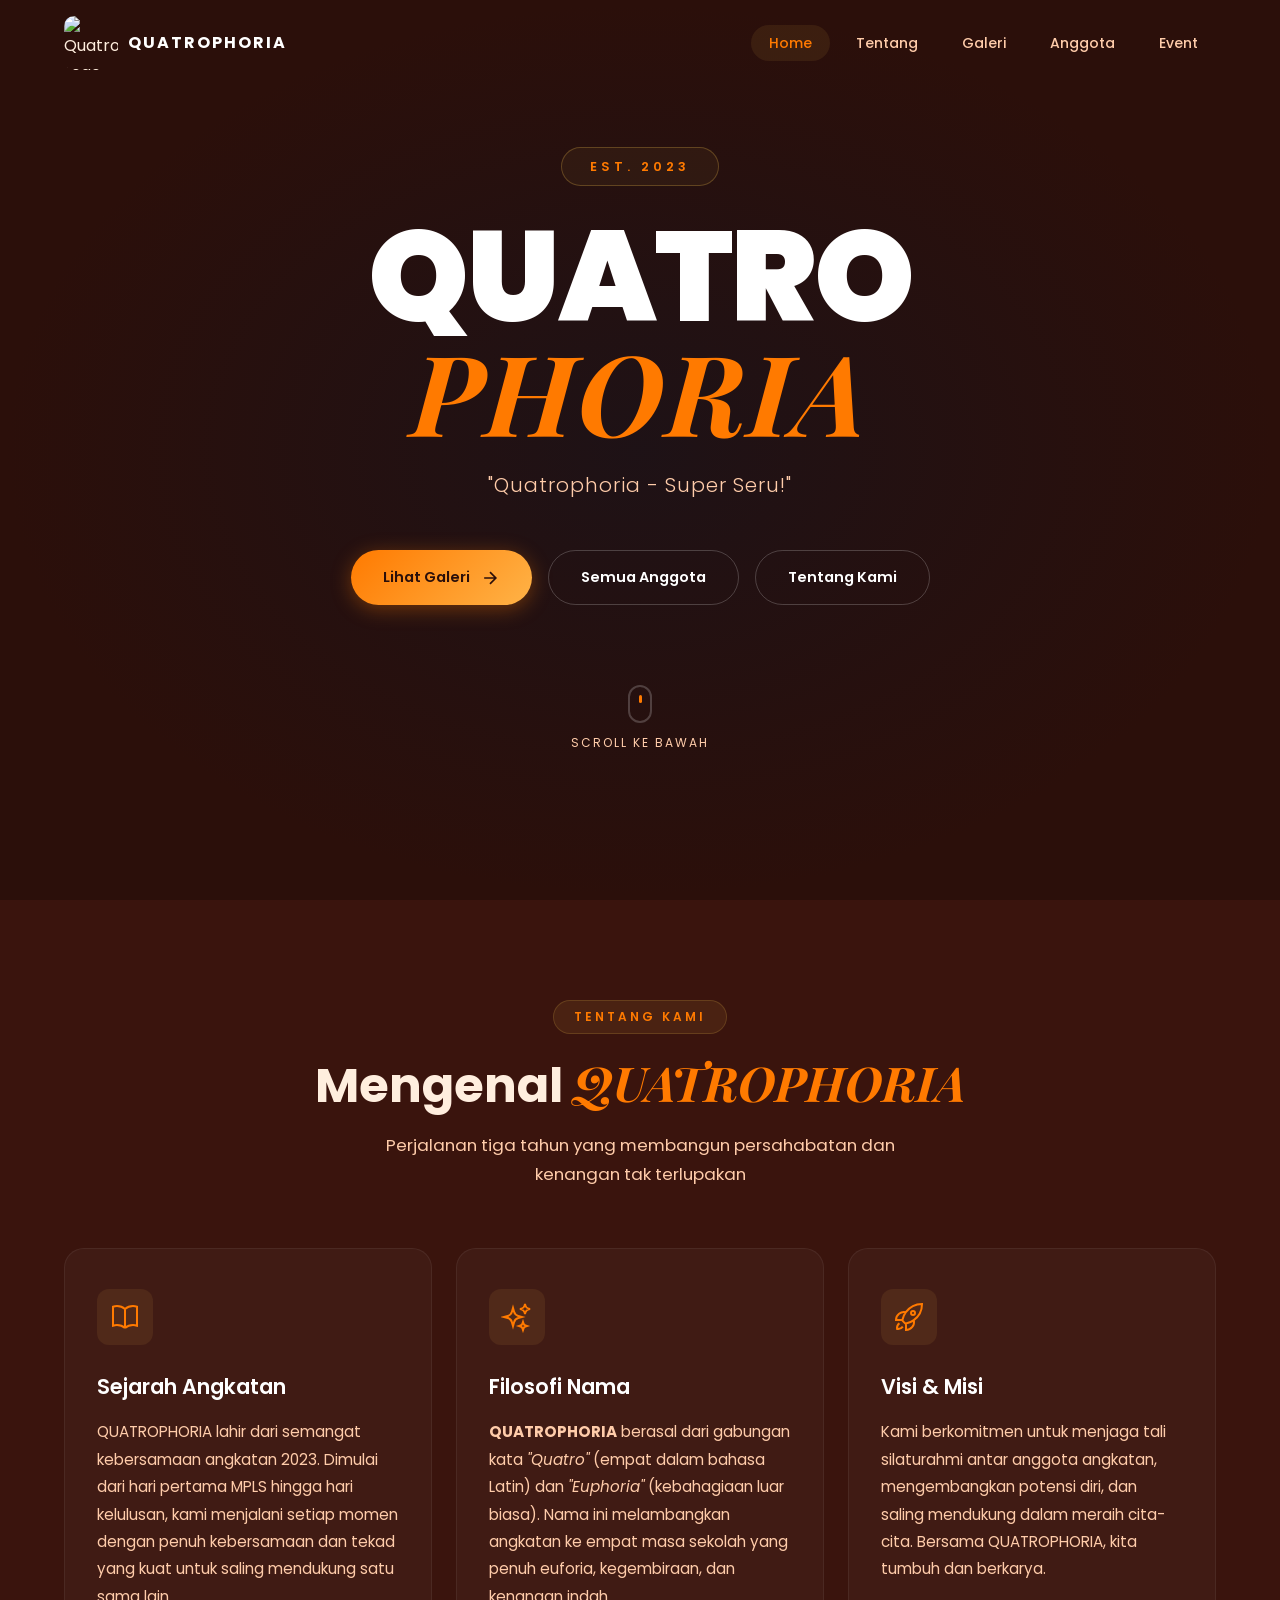
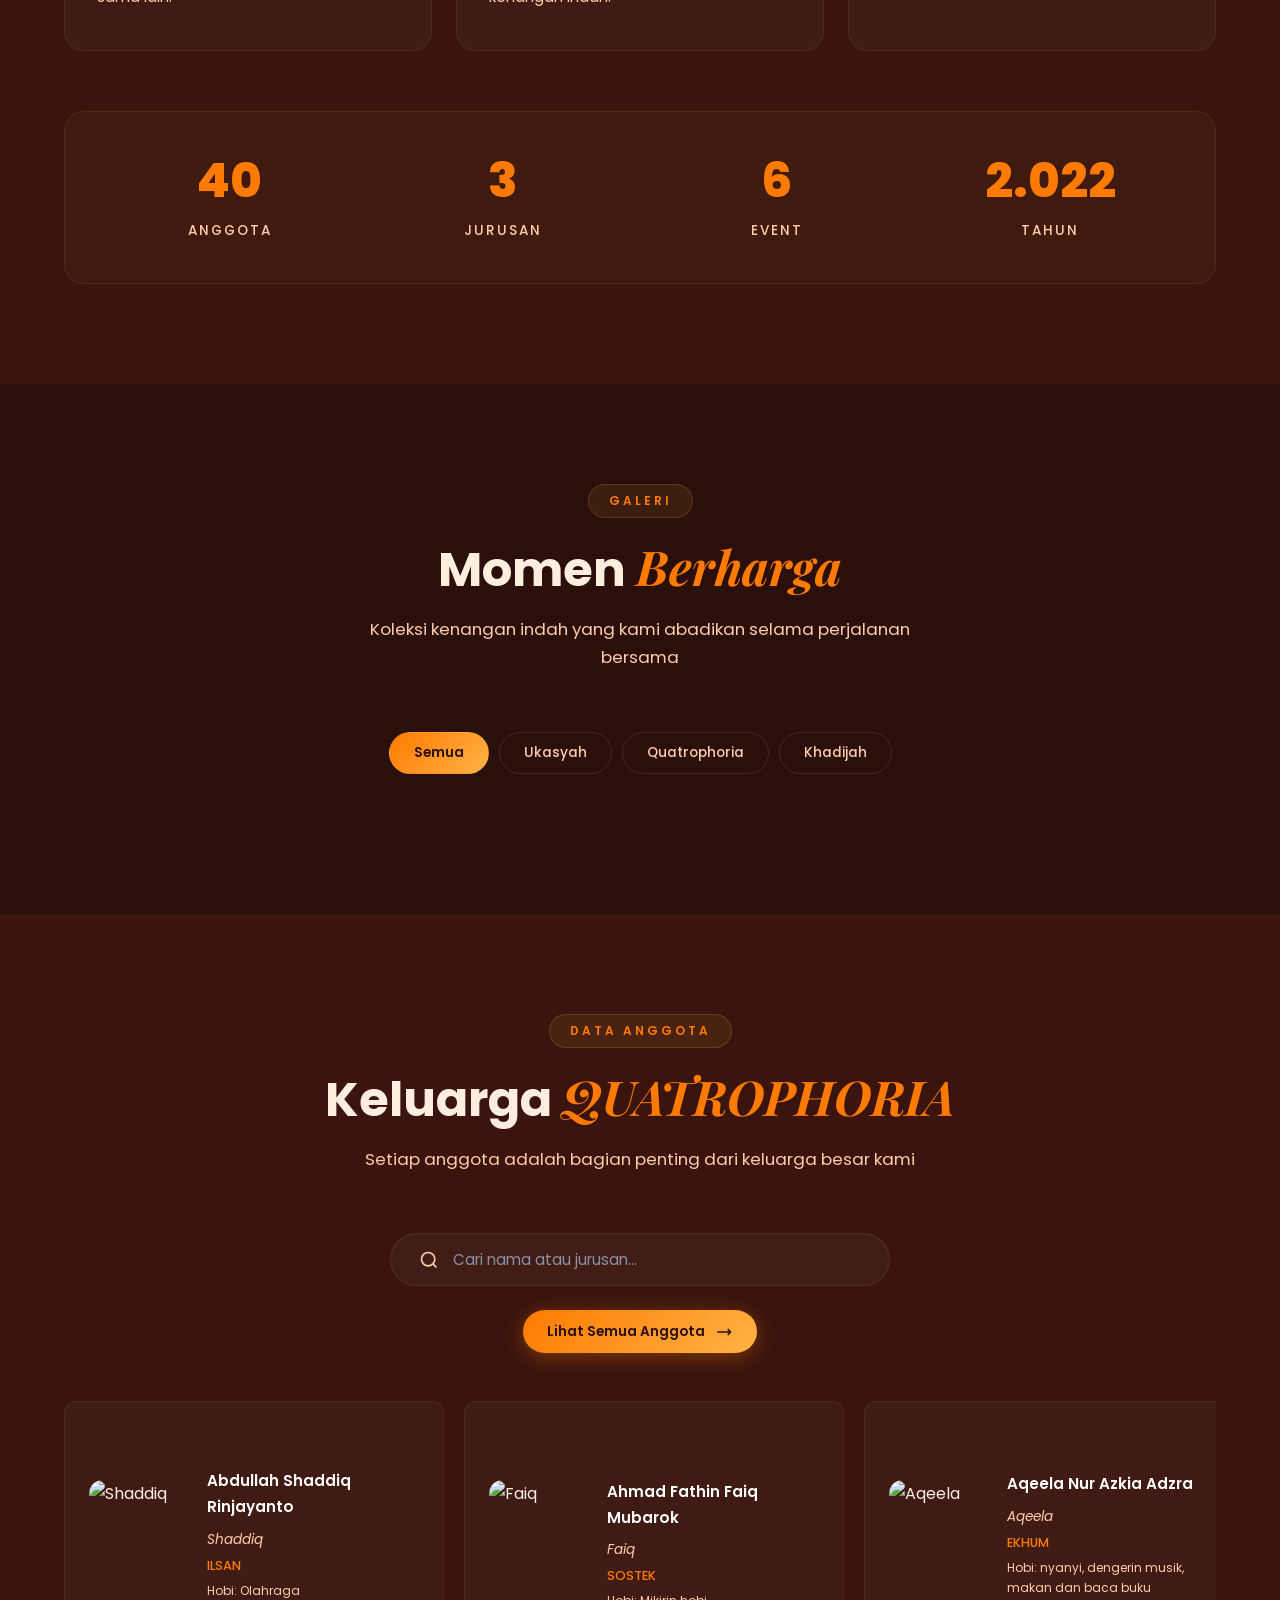
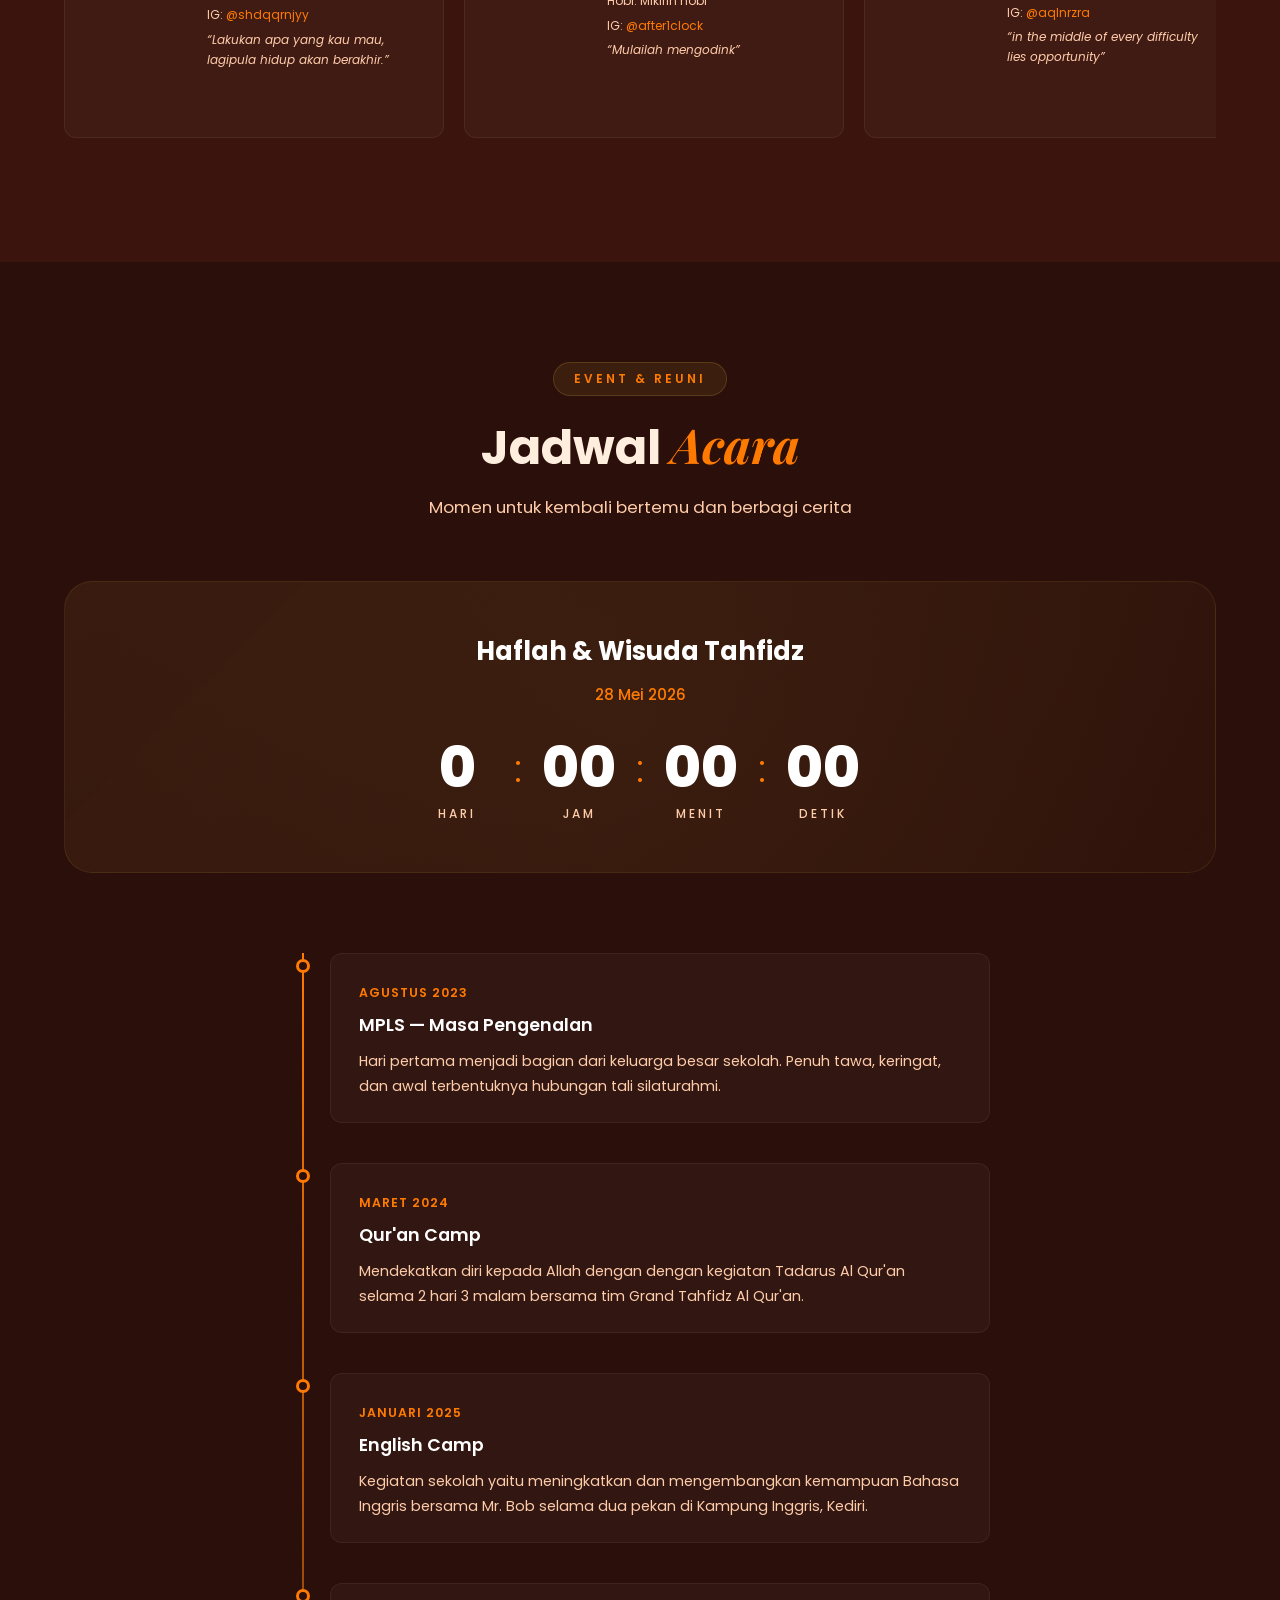
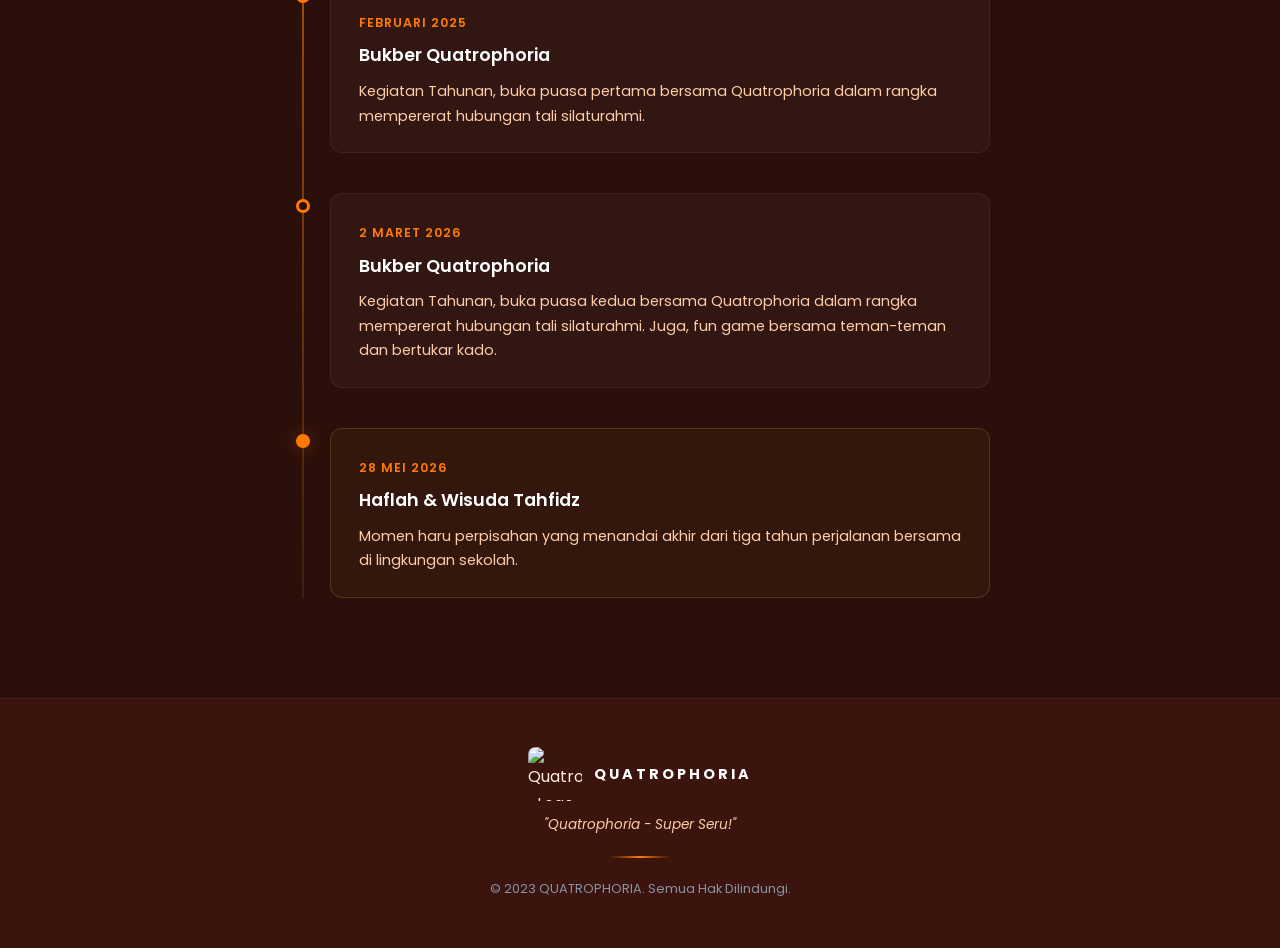
==== index.html @ 2d2aa94c "update" ====
<!DOCTYPE html>
<html lang="id">

<head>
    <meta charset="UTF-8">
    <meta name="viewport" content="width=device-width, initial-scale=1.0">
    <title>QUATROPHORIA — Angkatan 2023</title>
    <meta name="description" content="Website resmi Angkatan QUATROPHORIA 2023. Quatrophoria - Super Seru!">
    <link rel="preconnect" href="https://fonts.googleapis.com">
    <link rel="preconnect" href="https://fonts.gstatic.com" crossorigin>
    <link
        href="https://fonts.googleapis.com/css2?family=Poppins:wght@300;400;500;600;700;800;900&family=Playfair+Display:ital,wght@0,700;1,700&display=swap"
        rel="stylesheet">
    <link rel="stylesheet" href="./css/style.css?=v2">
</head>

<body>

    <!-- ===== NAVBAR ===== -->
    <nav class="navbar" id="navbar">
        <div class="nav-container">
            <a href="#home" class="nav-logo">
                <img src="https://drive.google.com/thumbnail?id=1sFWus6RyGcG6wTHuTiCwCtSND3wlVfTt&sz=w200"
                    alt="Quatrophoria Logo" class="logo-icon">
                <span class="logo-text">QUATROPHORIA</span>
            </a>
            <ul class="nav-menu" id="navMenu">
                <li><a href="#home" class="nav-link active">Home</a></li>
                <li><a href="#tentang" class="nav-link">Tentang</a></li>
                <li><a href="#galeri" class="nav-link">Galeri</a></li>
                <li><a href="#anggota" class="nav-link">Anggota</a></li>
                <li><a href="#event" class="nav-link">Event</a></li>
            </ul>
            <button class="nav-toggle" id="navToggle" aria-label="Toggle navigation">
                <span class="hamburger-line"></span>
                <span class="hamburger-line"></span>
                <span class="hamburger-line"></span>
            </button>
        </div>
    </nav>

    <!-- ===== HERO / HOME ===== -->
    <section id="home" class="hero">
        <div class="hero-bg">
            <div class="hero-particles" id="heroParticles"></div>
            <div class="hero-overlay"></div>
        </div>
        <div class="hero-content">
            <div class="hero-badge animate-on-scroll">EST. 2023</div>
            <h1 class="hero-title animate-on-scroll">
                <span class="title-line">QUATRO</span>
                <span class="title-line accent">PHORIA</span>
            </h1>
            <p class="hero-motto animate-on-scroll">"Quatrophoria - Super Seru!"</p>
            <div class="hero-buttons animate-on-scroll">
                <a href="#galeri" class="btn btn-primary">
                    <span>Lihat Galeri</span>
                    <svg width="20" height="20" viewBox="0 0 24 24" fill="none" stroke="currentColor" stroke-width="2">
                        <path d="M5 12h14M12 5l7 7-7 7" />
                    </svg>
                </a>
                <a href="anggota.html" class="btn btn-outline">
                    <span>Semua Anggota</span>
                </a>
                <a href="#tentang" class="btn btn-outline">
                    <span>Tentang Kami</span>
                </a>
            </div>
            <div class="hero-scroll-indicator">
                <div class="scroll-mouse">
                    <div class="scroll-wheel"></div>
                </div>
                <span>Scroll ke bawah</span>
            </div>
        </div>
    </section>

    <!-- ===== TENTANG KAMI ===== -->
    <section id="tentang" class="section tentang">
        <div class="container">
            <div class="section-header animate-on-scroll">
                <span class="section-tag">Tentang Kami</span>
                <h2 class="section-title">Mengenal <span class="text-accent">QUATROPHORIA</span></h2>
                <p class="section-subtitle">Perjalanan tiga tahun yang membangun persahabatan dan kenangan tak
                    terlupakan</p>
            </div>

            <div class="tentang-grid">
                <div class="tentang-card animate-on-scroll" style="--delay: 0.1s">
                    <div class="card-icon">
                        <svg width="32" height="32" viewBox="0 0 24 24" fill="none" stroke="currentColor"
                            stroke-width="1.5">
                            <path
                                d="M12 6.042A8.967 8.967 0 006 3.75c-1.052 0-2.062.18-3 .512v14.25A8.987 8.987 0 016 18c2.305 0 4.408.867 6 2.292m0-14.25a8.966 8.966 0 016-2.292c1.052 0 2.062.18 3 .512v14.25A8.987 8.987 0 0018 18a8.967 8.967 0 00-6 2.292m0-14.25v14.25" />
                        </svg>
                    </div>
                    <h3>Sejarah Angkatan</h3>
                    <p>QUATROPHORIA lahir dari semangat kebersamaan angkatan 2023. Dimulai dari hari pertama MPLS hingga
                        hari kelulusan, kami menjalani setiap momen dengan penuh kebersamaan dan tekad yang kuat untuk
                        saling mendukung satu sama lain.</p>
                </div>

                <div class="tentang-card animate-on-scroll" style="--delay: 0.2s">
                    <div class="card-icon">
                        <svg width="32" height="32" viewBox="0 0 24 24" fill="none" stroke="currentColor"
                            stroke-width="1.5">
                            <path
                                d="M9.813 15.904L9 18.75l-.813-2.846a4.5 4.5 0 00-3.09-3.09L2.25 12l2.846-.813a4.5 4.5 0 003.09-3.09L9 5.25l.813 2.846a4.5 4.5 0 003.09 3.09L15.75 12l-2.846.813a4.5 4.5 0 00-3.09 3.09zM18.259 8.715L18 9.75l-.259-1.035a3.375 3.375 0 00-2.455-2.456L14.25 6l1.036-.259a3.375 3.375 0 002.455-2.456L18 2.25l.259 1.035a3.375 3.375 0 002.455 2.456L21.75 6l-1.036.259a3.375 3.375 0 00-2.455 2.456zM16.894 20.567L16.5 21.75l-.394-1.183a2.25 2.25 0 00-1.423-1.423L13.5 18.75l1.183-.394a2.25 2.25 0 001.423-1.423l.394-1.183.394 1.183a2.25 2.25 0 001.423 1.423l1.183.394-1.183.394a2.25 2.25 0 00-1.423 1.423z" />
                        </svg>
                    </div>
                    <h3>Filosofi Nama</h3>
                    <p><strong>QUATROPHORIA</strong> berasal dari gabungan kata <em>"Quatro"</em> (empat dalam bahasa
                        Latin) dan <em>"Euphoria"</em> (kebahagiaan luar biasa). Nama ini melambangkan angkatan ke empat
                        masa sekolah yang penuh euforia, kegembiraan, dan kenangan indah.</p>
                </div>

                <div class="tentang-card animate-on-scroll" style="--delay: 0.3s">
                    <div class="card-icon">
                        <svg width="32" height="32" viewBox="0 0 24 24" fill="none" stroke="currentColor"
                            stroke-width="1.5">
                            <path
                                d="M15.59 14.37a6 6 0 01-5.84 7.38v-4.8m5.84-2.58a14.98 14.98 0 006.16-12.12A14.98 14.98 0 009.631 8.41m5.96 5.96a14.926 14.926 0 01-5.841 2.58m-.119-8.54a6 6 0 00-7.381 5.84h4.8m2.581-5.84a14.927 14.927 0 00-2.58 5.84m2.699 2.7c-.103.021-.207.041-.311.06a15.09 15.09 0 01-2.448-2.448 14.9 14.9 0 01.06-.312m-2.24 2.39a4.493 4.493 0 00-1.757 4.306 4.493 4.493 0 004.306-1.758M16.5 9a1.5 1.5 0 11-3 0 1.5 1.5 0 013 0z" />
                        </svg>
                    </div>
                    <h3>Visi & Misi</h3>
                    <p>Kami berkomitmen untuk menjaga tali silaturahmi antar anggota angkatan, mengembangkan potensi
                        diri, dan saling mendukung dalam meraih cita-cita. Bersama QUATROPHORIA, kita tumbuh dan
                        berkarya.</p>
                </div>
            </div>

            <div class="tentang-stats animate-on-scroll">
                <div class="stat-item">
                    <span class="stat-number" data-target="40">0</span>
                    <span class="stat-label">Anggota</span>
                </div>
                <div class="stat-item">
                    <span class="stat-number" data-target="3">0</span>
                    <span class="stat-label">Jurusan</span>
                </div>
                <div class="stat-item">
                    <span class="stat-number" data-target="6">0</span>
                    <span class="stat-label">Event</span>
                </div>
                <div class="stat-item">
                    <span class="stat-number" data-target="2023">0</span>
                    <span class="stat-label">Tahun</span>
                </div>
            </div>
        </div>
    </section>

    <!-- ===== GALERI ===== -->
    <section id="galeri" class="section galeri">
        <div class="container">
            <div class="section-header animate-on-scroll">
                <span class="section-tag">Galeri</span>
                <h2 class="section-title">Momen <span class="text-accent">Berharga</span></h2>
                <p class="section-subtitle">Koleksi kenangan indah yang kami abadikan selama perjalanan bersama</p>
            </div>

            <div class="galeri-filter animate-on-scroll">
                <button class="filter-btn active" data-filter="all">Semua</button>
                <button class="filter-btn" data-filter="ukasyah">Ukasyah</button>
                <button class="filter-btn" data-filter="quatrophoria">Quatrophoria</button>
                <button class="filter-btn" data-filter="khadijah">Khadijah</button>
            </div>

            <div class="galeri-grid">
                <!-- Gallery photos removed by user request -->
            </div>
        </div>
    </section>

    <!-- ===== DATA ANGGOTA ===== -->
    <section id="anggota" class="section anggota">
        <div class="container">
            <div class="section-header animate-on-scroll">
                <span class="section-tag">Data Anggota</span>
                <h2 class="section-title">Keluarga <span class="text-accent">QUATROPHORIA</span></h2>
                <p class="section-subtitle">Setiap anggota adalah bagian penting dari keluarga besar kami</p>
            </div>

            <div class="search-box animate-on-scroll">
                <svg width="20" height="20" viewBox="0 0 24 24" fill="none" stroke="currentColor" stroke-width="2">
                    <circle cx="11" cy="11" r="8" />
                    <path d="m21 21-4.3-4.3" />
                </svg>
                <input type="text" id="searchInput" placeholder="Cari nama atau jurusan..." autocomplete="off">
            </div>

            <div class="anggota-actions animate-on-scroll mb-show-all">
                <a href="anggota.html" class="btn btn-primary btn-sm">
                    <span>Lihat Semua Anggota</span>
                    <svg width="18" height="18" viewBox="0 0 24 24" fill="none" stroke="currentColor" stroke-width="2">
                        <path d="M17 8l4 4m0 0l-4 4m4-4H3" />
                    </svg>
                </a>
            </div>

            <div class="anggota-grid" id="anggotaGrid">
                <!-- Cards will be generated by JavaScript -->
            </div>

            <p class="no-results" id="noResults" style="display:none;">Tidak ada anggota yang ditemukan.</p>
        </div>
    </section>

    <!-- ===== EVENT & REUNI ===== -->
    <section id="event" class="section event">
        <div class="container">
            <div class="section-header animate-on-scroll">
                <span class="section-tag">Event & Reuni</span>
                <h2 class="section-title">Jadwal <span class="text-accent">Acara</span></h2>
                <p class="section-subtitle">Momen untuk kembali bertemu dan berbagi cerita</p>
            </div>

            <!-- Countdown -->
            <div class="countdown-wrapper animate-on-scroll">
                <h3 class="countdown-title">Haflah & Wisuda Tahfidz</h3>
                <p class="countdown-date">28 Mei 2026</p>
                <div class="countdown" id="countdown">
                    <div class="countdown-item">
                        <span class="countdown-number" id="days">000</span>
                        <span class="countdown-label">Hari</span>
                    </div>
                    <div class="countdown-separator">:</div>
                    <div class="countdown-item">
                        <span class="countdown-number" id="hours">00</span>
                        <span class="countdown-label">Jam</span>
                    </div>
                    <div class="countdown-separator">:</div>
                    <div class="countdown-item">
                        <span class="countdown-number" id="minutes">00</span>
                        <span class="countdown-label">Menit</span>
                    </div>
                    <div class="countdown-separator">:</div>
                    <div class="countdown-item">
                        <span class="countdown-number" id="seconds">00</span>
                        <span class="countdown-label">Detik</span>
                    </div>
                </div>
            </div>

            <!-- Timeline -->
            <div class="timeline">
                <div class="timeline-item animate-on-scroll">
                    <div class="timeline-dot"></div>
                    <div class="timeline-content">
                        <span class="timeline-date">Agustus 2023</span>
                        <h4>MPLS — Masa Pengenalan</h4>
                        <p>Hari pertama menjadi bagian dari keluarga besar sekolah. Penuh tawa, keringat, dan awal
                            terbentuknya hubungan tali silaturahmi.</p>
                    </div>
                </div>

                <div class="timeline-item animate-on-scroll">
                    <div class="timeline-dot"></div>
                    <div class="timeline-content">
                        <span class="timeline-date">Maret 2024</span>
                        <h4>Qur'an Camp</h4>
                        <p>Mendekatkan diri kepada Allah dengan dengan kegiatan Tadarus Al Qur'an selama 2 hari 3 malam
                            bersama tim Grand Tahfidz Al Qur'an.</p>
                    </div>
                </div>

                <div class="timeline-item animate-on-scroll">
                    <div class="timeline-dot"></div>
                    <div class="timeline-content">
                        <span class="timeline-date">Januari 2025</span>
                        <h4>English Camp</h4>
                        <p>Kegiatan sekolah yaitu meningkatkan dan mengembangkan kemampuan Bahasa Inggris bersama Mr.
                            Bob selama dua pekan di Kampung Inggris, Kediri.</p>
                    </div>
                </div>

                <div class="timeline-item animate-on-scroll">
                    <div class="timeline-dot"></div>
                    <div class="timeline-content">
                        <span class="timeline-date">Februari 2025</span>
                        <h4>Bukber Quatrophoria</h4>
                        <p>Kegiatan Tahunan, buka puasa pertama bersama Quatrophoria dalam rangka mempererat hubungan
                            tali silaturahmi.</p>
                    </div>
                </div>

                <div class="timeline-item animate-on-scroll">
                    <div class="timeline-dot"></div>
                    <div class="timeline-content">
                        <span class="timeline-date">2 Maret 2026</span>
                        <h4>Bukber Quatrophoria</h4>
                        <p>Kegiatan Tahunan, buka puasa kedua bersama Quatrophoria dalam rangka mempererat hubungan tali
                            silaturahmi. Juga, fun game bersama teman-teman dan bertukar kado.</p>
                    </div>
                </div>

                <div class="timeline-item animate-on-scroll">
                    <div class="timeline-dot active"></div>
                    <div class="timeline-content upcoming">
                        <span class="timeline-date">28 Mei 2026</span>
                        <h4>Haflah & Wisuda Tahfidz</h4>
                        <p>Momen haru perpisahan yang menandai akhir dari tiga tahun perjalanan bersama di lingkungan
                            sekolah.</p>
                    </div>
                </div>
            </div>
        </div>
    </section>

    <!-- ===== FOOTER ===== -->
    <footer class="footer">
        <div class="container">
            <div class="footer-content">
                <div class="footer-brand">
                    <img src="https://drive.google.com/thumbnail?id=1sFWus6RyGcG6wTHuTiCwCtSND3wlVfTt&sz=w200"
                        alt="Quatrophoria Logo" class="footer-logo">
                    <span class="footer-name">QUATROPHORIA</span>
                </div>
                <p class="footer-motto">"Quatrophoria - Super Seru!"</p>
                <div class="footer-divider"></div>
                <p class="footer-copy">&copy; 2023 QUATROPHORIA. Semua Hak Dilindungi.</p>
            </div>
        </div>
    </footer>

    <!-- PapaParse untuk membaca CSV dari Google Sheets -->
    <script src="https://cdnjs.cloudflare.com/ajax/libs/PapaParse/5.4.1/papaparse.min.js"></script>
    <script src="./js/script.js?=v2"></script>
</body>

</html>
---- css/style.css ----
/* =============================================
   QUATROPHORIA — Angkatan 2024
   Modern School Batch Website Stylesheet
   Theme: Navy Blue & Gold
   ============================================= */

/* ===== CSS VARIABLES ===== */
:root {
    /* Primary Colors - Q4 Explosion Theme */
    --navy: #2b0f0a;           /* Dark burnt red background */
    --navy-light: #3a140d;
    --navy-mid: #4a1b12;
    --gold: #ff7a00;           /* Main orange */
    --gold-light: #ffb347;     /* Light orange/yellow */
    --gold-glow: rgba(255, 122, 0, 0.35);

    /* Neutral */
    --white: #ffffff;
    --gray-50: #f8f9fc;
    --gray-100: #eef1f6;
    --gray-200: #d8dde8;
    --gray-300: #b0b8c9;
    --gray-400: #8892a4;
    --gray-500: #64707f;
    --gray-600: #4a5568;
    --text-primary: #ffeede;   /* Warm light text */
    --text-secondary: #ffccaa;
    --text-dark: #1a202c;
    --text-dark-secondary: #4a5568;

    /* Spacing */
    --section-padding: 100px 0;
    --container-width: 1200px;

    /* Typography */
    --font-primary: 'Poppins', sans-serif;
    --font-accent: 'Playfair Display', serif;

    /* Transitions */
    --transition-fast: 0.2s ease;
    --transition-normal: 0.3s ease;
    --transition-smooth: 0.5s cubic-bezier(0.4, 0, 0.2, 1);

    /* Borders */
    --radius-sm: 8px;
    --radius-md: 12px;
    --radius-lg: 20px;
    --radius-xl: 28px;
}

/* ===== RESET & BASE ===== */
*,
*::before,
*::after {
    margin: 0;
    padding: 0;
    box-sizing: border-box;
}

html {
    scroll-behavior: smooth;
    scroll-padding-top: 80px;
}

body {
    font-family: var(--font-primary);
    background-color: var(--navy);
    color: var(--text-primary);
    line-height: 1.7;
    overflow-x: hidden;
    -webkit-font-smoothing: antialiased;
    -moz-osx-font-smoothing: grayscale;
}

::selection {
    background: var(--gold);
    color: var(--navy);
}

::-webkit-scrollbar {
    width: 8px;
}

::-webkit-scrollbar-track {
    background: var(--navy);
}

::-webkit-scrollbar-thumb {
    background: var(--navy-mid);
    border-radius: 4px;
}

::-webkit-scrollbar-thumb:hover {
    background: var(--gold);
}

img {
    max-width: 100%;
    height: auto;
}

a {
    text-decoration: none;
    color: inherit;
}

.container {
    max-width: var(--container-width);
    margin: 0 auto;
    padding: 0 24px;
}

/* ===== SECTION COMMON ===== */
.section {
    padding: var(--section-padding);
    position: relative;
}

.section-header {
    text-align: center;
    margin-bottom: 60px;
}

.section-tag {
    display: inline-block;
    font-size: 0.75rem;
    font-weight: 600;
    letter-spacing: 3px;
    text-transform: uppercase;
    color: var(--gold);
    background: rgba(212, 168, 67, 0.1);
    border: 1px solid rgba(212, 168, 67, 0.2);
    padding: 6px 20px;
    border-radius: 100px;
    margin-bottom: 20px;
}

.section-title {
    font-size: clamp(2rem, 4vw, 3rem);
    font-weight: 700;
    line-height: 1.2;
    margin-bottom: 16px;
}

.text-accent {
    color: var(--gold);
    font-family: var(--font-accent);
    font-style: italic;
}

.section-subtitle {
    font-size: 1.05rem;
    color: var(--text-secondary);
    max-width: 560px;
    margin: 0 auto;
}

/* ===== NAVBAR ===== */
.navbar {
    position: fixed;
    top: 0;
    left: 0;
    width: 100%;
    z-index: 1000;
    padding: 16px 0;
    transition: all var(--transition-normal);
}

.navbar.scrolled {
    background: rgba(238, 115, 67, 0.1);
    backdrop-filter: blur(20px);
    -webkit-backdrop-filter: blur(20px);
    border-bottom: 1px solid rgba(212, 168, 67, 0.1);
    padding: 10px 0;
}

.nav-container {
    max-width: var(--container-width);
    margin: 0 auto;
    padding: 0 24px;
    display: flex;
    align-items: center;
    justify-content: space-between;
}

.nav-logo {
    display: flex;
    align-items: center;
    gap: 10px;
    z-index: 1001;
}

.logo-icon {
    width: 54px;
    height: 54px;
    border-radius: 10px;
    object-fit: contain;
    transition: transform var(--transition-normal);
}

.nav-logo:hover .logo-icon {
    transform: rotate(-10deg) scale(1.05);
}

.logo-text {
    font-weight: 700;
    font-size: 1rem;
    letter-spacing: 2px;
    color: var(--white);
}

.nav-menu {
    display: flex;
    list-style: none;
    gap: 8px;
}

.nav-link {
    font-size: 0.875rem;
    font-weight: 500;
    padding: 8px 18px;
    border-radius: 100px;
    transition: all var(--transition-normal);
    color: var(--text-secondary);
    position: relative;
}

.nav-link:hover,
.nav-link.active {
    color: var(--gold);
    background: rgba(212, 168, 67, 0.1);
}

.nav-toggle {
    display: none;
    flex-direction: column;
    gap: 5px;
    background: none;
    border: none;
    cursor: pointer;
    padding: 8px;
    z-index: 1001;
}

.hamburger-line {
    width: 24px;
    height: 2px;
    background: var(--white);
    border-radius: 2px;
    transition: all var(--transition-normal);
}

.nav-toggle.active .hamburger-line:nth-child(1) {
    transform: rotate(45deg) translate(5px, 5px);
}

.nav-toggle.active .hamburger-line:nth-child(2) {
    opacity: 0;
}

.nav-toggle.active .hamburger-line:nth-child(3) {
    transform: rotate(-45deg) translate(5px, -5px);
}

/* ===== HERO ===== */
.hero {
    min-height: 100vh;
    display: flex;
    align-items: center;
    justify-content: center;
    position: relative;
    overflow: hidden;
}

.hero-bg {
    position: absolute;
    inset: 0;
    z-index: 0;
}

.hero-particles {
    position: absolute;
    inset: 0;
}

.hero-overlay {
    position: absolute;
    inset: 0;
    background: radial-gradient(ellipse at center, rgba(10, 22, 40, 0.4) 0%, var(--navy) 70%);
}

.hero-content {
    position: relative;
    z-index: 1;
    text-align: center;
    padding: 0 24px;
}

.hero-badge {
    display: inline-block;
    font-size: 0.8rem;
    font-weight: 600;
    letter-spacing: 4px;
    color: var(--gold);
    border: 1px solid rgba(212, 168, 67, 0.3);
    padding: 8px 28px;
    border-radius: 100px;
    margin-bottom: 30px;
    background: rgba(212, 168, 67, 0.06);
}

.hero-title {
    margin-bottom: 24px;
}

.title-line {
    display: block;
    font-size: clamp(3.5rem, 10vw, 8rem);
    font-weight: 900;
    line-height: 0.95;
    letter-spacing: -2px;
    color: var(--white);
}

.title-line.accent {
    color: var(--gold);
    font-family: var(--font-accent);
    font-style: italic;
    font-weight: 700;
    font-size: clamp(3rem, 9vw, 7rem);
    letter-spacing: 2px;
}

.hero-motto {
    font-size: clamp(1rem, 2vw, 1.25rem);
    color: var(--text-secondary);
    font-weight: 300;
    margin-bottom: 48px;
    letter-spacing: 1px;
}

.hero-buttons {
    display: flex;
    gap: 16px;
    justify-content: center;
    flex-wrap: wrap;
    margin-bottom: 80px;
}

/* Buttons */
.btn {
    display: inline-flex;
    align-items: center;
    gap: 10px;
    padding: 14px 32px;
    border-radius: 100px;
    font-family: var(--font-primary);
    font-size: 0.9rem;
    font-weight: 600;
    cursor: pointer;
    transition: all var(--transition-normal);
    border: none;
}

.btn-primary {
    background: linear-gradient(135deg, var(--gold), var(--gold-light));
    color: var(--navy);
    box-shadow: 0 4px 20px var(--gold-glow);
}

.btn-primary:hover {
    transform: translateY(-2px);
    box-shadow: 0 8px 30px rgba(212, 168, 67, 0.5);
}

.btn-outline {
    background: transparent;
    color: var(--white);
    border: 1px solid rgba(255, 255, 255, 0.2);
}

.btn-outline:hover {
    border-color: var(--gold);
    color: var(--gold);
    background: rgba(212, 168, 67, 0.05);
    transform: translateY(-2px);
}

/* Scroll Indicator */
.hero-scroll-indicator {
    display: flex;
    flex-direction: column;
    align-items: center;
    gap: 10px;
    animation: float 3s ease-in-out infinite;
}

.hero-scroll-indicator span {
    font-size: 0.75rem;
    color: var(--text-secondary);
    letter-spacing: 2px;
    text-transform: uppercase;
}

.scroll-mouse {
    width: 24px;
    height: 38px;
    border: 2px solid rgba(255, 255, 255, 0.2);
    border-radius: 12px;
    display: flex;
    justify-content: center;
    padding-top: 8px;
}

.scroll-wheel {
    width: 3px;
    height: 8px;
    background: var(--gold);
    border-radius: 2px;
    animation: scrollDown 2s ease-in-out infinite;
}

@keyframes scrollDown {
    0% { opacity: 1; transform: translateY(0); }
    100% { opacity: 0; transform: translateY(10px); }
}

@keyframes float {
    0%, 100% { transform: translateY(0); }
    50% { transform: translateY(-10px); }
}

/* ===== TENTANG KAMI ===== */
.tentang {
    background: var(--navy-light);
}

.tentang-grid {
    display: grid;
    grid-template-columns: repeat(auto-fit, minmax(320px, 1fr));
    gap: 24px;
    margin-bottom: 60px;
}

.tentang-card {
    background: rgba(255, 255, 255, 0.03);
    border: 1px solid rgba(255, 255, 255, 0.06);
    border-radius: var(--radius-lg);
    padding: 40px 32px;
    transition: all var(--transition-smooth);
    position: relative;
    overflow: hidden;
}

.tentang-card::before {
    content: '';
    position: absolute;
    top: 0;
    left: 0;
    right: 0;
    height: 3px;
    background: linear-gradient(90deg, var(--gold), var(--gold-light));
    opacity: 0;
    transition: opacity var(--transition-normal);
}

.tentang-card:hover {
    transform: translateY(-4px);
    border-color: rgba(212, 168, 67, 0.15);
    background: rgba(255, 255, 255, 0.05);
    box-shadow: 0 20px 60px rgba(0, 0, 0, 0.3);
}

.tentang-card:hover::before {
    opacity: 1;
}

.card-icon {
    width: 56px;
    height: 56px;
    background: rgba(212, 168, 67, 0.1);
    border-radius: var(--radius-md);
    display: flex;
    align-items: center;
    justify-content: center;
    margin-bottom: 24px;
    color: var(--gold);
}

.tentang-card h3 {
    font-size: 1.3rem;
    font-weight: 600;
    margin-bottom: 14px;
    color: var(--white);
}

.tentang-card p {
    color: var(--text-secondary);
    font-size: 0.95rem;
    line-height: 1.8;
}

/* Stats */
.tentang-stats {
    display: grid;
    grid-template-columns: repeat(4, 1fr);
    gap: 24px;
    background: rgba(212, 168, 67, 0.04);
    border: 1px solid rgba(212, 168, 67, 0.1);
    border-radius: var(--radius-lg);
    padding: 40px;
}

.stat-item {
    text-align: center;
}

.stat-number {
    display: block;
    font-size: clamp(2rem, 4vw, 3rem);
    font-weight: 800;
    color: var(--gold);
    line-height: 1.2;
    margin-bottom: 6px;
}

.stat-label {
    font-size: 0.85rem;
    color: var(--text-secondary);
    font-weight: 500;
    text-transform: uppercase;
    letter-spacing: 2px;
}

/* ===== GALERI ===== */
.galeri {
    background: var(--navy);
}

.galeri-filter {
    display: flex;
    justify-content: center;
    flex-wrap: wrap;
    gap: 10px;
    margin-bottom: 40px;
}

.filter-btn {
    padding: 10px 24px;
    border-radius: 100px;
    font-family: var(--font-primary);
    font-size: 0.85rem;
    font-weight: 500;
    cursor: pointer;
    border: 1px solid rgba(255, 255, 255, 0.1);
    background: transparent;
    color: var(--text-secondary);
    transition: all var(--transition-normal);
}

.filter-btn:hover {
    border-color: rgba(212, 168, 67, 0.3);
    color: var(--gold);
}

.filter-btn.active {
    background: linear-gradient(135deg, var(--gold), var(--gold-light));
    color: var(--navy);
    border-color: transparent;
    font-weight: 600;
}

/* Grid used on the specific Anggota page - 3 profiles per row */
.all-members-grid {
    display: grid !important;
    grid-template-columns: repeat(3, 1fr) !important;
    gap: 20px !important;
    width: 100% !important;
    max-width: var(--container-width) !important;
    margin: 0 auto !important;
    animation: none !important;
    transform: none !important;
}

.all-members-grid .anggota-card {
    width: 100% !important;
    flex-shrink: 0 !important;
}

/* Responsivitas untuk grid anggota */
@media (max-width: 992px) {
    .all-members-grid {
        grid-template-columns: repeat(2, 1fr) !important;
    }
}

@media (max-width: 600px) {
    .all-members-grid {
        grid-template-columns: 1fr !important;
    }
}

.galeri-grid {
    display: grid;
    grid-template-columns: repeat(auto-fill, minmax(280px, 1fr));
    gap: 20px;
}

.galeri-item {
    border-radius: var(--radius-md);
    overflow: hidden;
    cursor: pointer;
    transition: all var(--transition-smooth);
    position: relative;
}

.galeri-item:hover {
    transform: translateY(-6px) scale(1.02);
    box-shadow: 0 20px 60px rgba(0, 0, 0, 0.4);
}

.galeri-item.hidden {
    display: none;
}

.galeri-img {
    width: 100%;
    aspect-ratio: 4/3;
    display: flex;
    align-items: center;
    justify-content: center;
    position: relative;
    overflow: hidden;
}

.galeri-img img {
    width: 100%;
    height: 100%;
    object-fit: cover;
    transition: transform var(--transition-smooth);
}

.galeri-item:hover .galeri-img img {
    transform: scale(1.1);
}

.galeri-img::after {
    content: '';
    position: absolute;
    inset: 0;
    background: linear-gradient(to top, rgba(10, 22, 40, 0.8) 0%, transparent 60%);
}

.galeri-placeholder {
    color: rgba(255, 255, 255, 0.5);
    z-index: 1;
    transition: transform var(--transition-smooth);
}

.galeri-item:hover .galeri-placeholder {
    transform: scale(1.15);
}

.galeri-info {
    position: absolute;
    bottom: 0;
    left: 0;
    right: 0;
    padding: 20px;
    z-index: 2;
    transform: translateY(8px);
    opacity: 0;
    transition: all var(--transition-smooth);
}

.galeri-item:hover .galeri-info {
    transform: translateY(0);
    opacity: 1;
}

.galeri-tag {
    display: inline-block;
    font-size: 0.7rem;
    font-weight: 600;
    letter-spacing: 2px;
    text-transform: uppercase;
    color: var(--gold);
    margin-bottom: 6px;
}

.galeri-info h4 {
    font-size: 1rem;
    font-weight: 600;
    color: var(--white);
}

/* ===== DATA ANGGOTA ===== */
.anggota {
    background: var(--navy-light);
}

.search-box {
    display: flex;
    align-items: center;
    gap: 14px;
    background: rgba(255, 255, 255, 0.04);
    border: 1px solid rgba(255, 255, 255, 0.08);
    border-radius: 100px;
    padding: 14px 28px;
    max-width: 500px;
    margin: 0 auto 24px;
    transition: all var(--transition-normal);
    color: var(--text-secondary);
}

.anggota-actions {
    display: flex;
    justify-content: center;
    margin-bottom: 48px;
}

.btn-sm {
    padding: 10px 24px;
    font-size: 0.85rem;
}

.search-box:focus-within {
    border-color: var(--gold);
    background: rgba(212, 168, 67, 0.04);
    box-shadow: 0 0 30px var(--gold-glow);
}

.search-box input {
    flex: 1;
    border: none;
    background: none;
    outline: none;
    font-family: var(--font-primary);
    font-size: 0.95rem;
    color: var(--text-primary);
}

.search-box input::placeholder {
    color: var(--gray-400);
}

.anggota-wrapper {
    overflow-x: auto;
    overflow-y: hidden;
    position: relative;
    width: 100%;
    padding-bottom: 20px;
    scrollbar-width: none; /* Firefox */
    -ms-overflow-style: none; /* IE and Edge */
}

/* Custom Webkit Scrollbar for wrapper - Hidden */
.anggota-wrapper::-webkit-scrollbar {
    display: none;
}

/* Base grid used on home page (Carousel) */
.anggota-grid {
    display: flex;
    gap: 20px;
    padding-bottom: 4px;
    width: max-content;
}

.anggota-card {
    background: rgba(255, 255, 255, 0.03);
    border: 1px solid rgba(255, 255, 255, 0.06);
    border-radius: var(--radius-md);
    padding: 28px 24px;
    transition: all var(--transition-smooth);
    display: flex;
    align-items: center;
    gap: 18px;
    width: 380px;
    flex-shrink: 0;
}

.anggota-card:hover {
    transform: translateY(-3px);
    border-color: rgba(212, 168, 67, 0.15);
    background: rgba(255, 255, 255, 0.06);
    box-shadow: 0 12px 40px rgba(0, 0, 0, 0.3);
}

.anggota-avatar {
    width: 360px;
    height: 360px;
    border-radius: 14px;
    display: flex;
    align-items: center;
    justify-content: center;
    font-weight: 700;
    font-size: 1.1rem;
    color: var(--navy);
    flex-shrink: 0;
    background: linear-gradient(135deg, var(--gold), var(--gold-light));
}

.anggota-info h4 {
    font-size: 0.95rem;
    font-weight: 600;
    color: var(--white);
    margin-bottom: 4px;
}

.anggota-jurusan {
    font-size: 0.8rem;
    color: var(--gold);
    font-weight: 500;
}

.anggota-kontak {
    font-size: 0.78rem;
    color: var(--text-secondary);
    margin-top: 2px;
}

/* additional member card styles */
.anggota-photo {
    width: 100px;
    height: 180px;
    border-radius: 14px;
    object-fit: cover;
    flex-shrink: 0;
}

.anggota-info {
    display: flex;
    flex-direction: column;
    gap: 4px;
}

.anggota-fullname {
    font-size: 1rem;
    font-weight: 700;
    color: var(--white);
    margin-bottom: 2px;
}

.anggota-nickname {
    font-size: 0.85rem;
    font-style: italic;
    color: var(--text-secondary);
}

.anggota-hobi,
.anggota-quote,
.anggota-instagram {
    font-size: 0.75rem;
    color: var(--text-secondary);
}

.anggota-quote {
    font-style: italic;
}

.anggota-instagram a {
    color: var(--gold);
    text-decoration: none;
}

.anggota-instagram a:hover {
    text-decoration: underline;
}

.no-results {
    text-align: center;
    color: var(--text-secondary);
    font-size: 1rem;
    padding: 40px 0;
}

/* ===== EVENT & REUNI ===== */
.event {
    background: var(--navy);
}

/* Countdown */
.countdown-wrapper {
    text-align: center;
    background: linear-gradient(135deg, rgba(212, 168, 67, 0.08), rgba(212, 168, 67, 0.02));
    border: 1px solid rgba(212, 168, 67, 0.12);
    border-radius: var(--radius-xl);
    padding: 48px 40px;
    margin-bottom: 80px;
    position: relative;
    overflow: hidden;
}

.countdown-wrapper::before {
    content: '';
    position: absolute;
    top: -50%;
    left: -50%;
    width: 200%;
    height: 200%;
    background: radial-gradient(circle, rgba(212, 168, 67, 0.05) 0%, transparent 60%);
    animation: pulse-glow 4s ease-in-out infinite;
}

@keyframes pulse-glow {
    0%, 100% { opacity: 0.5; transform: scale(0.8); }
    50% { opacity: 1; transform: scale(1); }
}

.countdown-title {
    font-size: 1.6rem;
    font-weight: 700;
    color: var(--white);
    margin-bottom: 8px;
    position: relative;
}

.countdown-date {
    font-size: 0.95rem;
    color: var(--gold);
    font-weight: 500;
    margin-bottom: 32px;
    position: relative;
}

.countdown {
    display: flex;
    justify-content: center;
    align-items: center;
    gap: 12px;
    flex-wrap: wrap;
    position: relative;
}

.countdown-item {
    display: flex;
    flex-direction: column;
    align-items: center;
    min-width: 90px;
}

.countdown-number {
    font-size: clamp(2rem, 5vw, 3.5rem);
    font-weight: 800;
    color: var(--white);
    line-height: 1;
    font-variant-numeric: tabular-nums;
}

.countdown-label {
    font-size: 0.75rem;
    font-weight: 500;
    text-transform: uppercase;
    letter-spacing: 3px;
    color: var(--text-secondary);
    margin-top: 8px;
}

.countdown-separator {
    font-size: 2.5rem;
    font-weight: 300;
    color: var(--gold);
    line-height: 1;
    margin-bottom: 28px;
}

/* Timeline */
.timeline {
    position: relative;
    max-width: 700px;
    margin: 0 auto;
    padding-left: 40px;
}

.timeline::before {
    content: '';
    position: absolute;
    left: 12px;
    top: 0;
    bottom: 0;
    width: 2px;
    background: linear-gradient(to bottom, var(--gold), rgba(212, 168, 67, 0.1));
}

.timeline-item {
    position: relative;
    margin-bottom: 40px;
}

.timeline-item:last-child {
    margin-bottom: 0;
}

.timeline-dot {
    position: absolute;
    left: -34px;
    top: 6px;
    width: 14px;
    height: 14px;
    background: var(--navy);
    border: 3px solid var(--gold);
    border-radius: 50%;
    z-index: 1;
}

.timeline-dot.active {
    background: var(--gold);
    box-shadow: 0 0 20px var(--gold-glow);
    animation: pulse 2s infinite;
}

@keyframes pulse {
    0%, 100% { box-shadow: 0 0 0 0 rgba(212, 168, 67, 0.4); }
    50% { box-shadow: 0 0 0 10px rgba(212, 168, 67, 0); }
}

.timeline-content {
    background: rgba(255, 255, 255, 0.03);
    border: 1px solid rgba(255, 255, 255, 0.06);
    border-radius: var(--radius-md);
    padding: 24px 28px;
    transition: all var(--transition-smooth);
}

.timeline-content:hover {
    border-color: rgba(212, 168, 67, 0.15);
    background: rgba(255, 255, 255, 0.05);
    transform: translateX(4px);
}

.timeline-content.upcoming {
    border-color: rgba(212, 168, 67, 0.2);
    background: rgba(212, 168, 67, 0.05);
}

.timeline-date {
    font-size: 0.78rem;
    font-weight: 600;
    color: var(--gold);
    letter-spacing: 1px;
    text-transform: uppercase;
    margin-bottom: 8px;
    display: inline-block;
}

.timeline-content h4 {
    font-size: 1.1rem;
    font-weight: 600;
    color: var(--white);
    margin-bottom: 8px;
}

.timeline-content p {
    font-size: 0.9rem;
    color: var(--text-secondary);
    line-height: 1.7;
}

/* ===== FOOTER ===== */
.footer {
    background: var(--navy-light);
    border-top: 1px solid rgba(255, 255, 255, 0.05);
    padding: 48px 0;
}

.footer-content {
    text-align: center;
}

.footer-brand {
    display: flex;
    align-items: center;
    justify-content: center;
    gap: 12px;
    margin-bottom: 12px;
}

.footer-logo {
    width: 54px;
    height: 54px;
    border-radius: 8px;
    object-fit: contain;
}

.footer-name {
    font-weight: 700;
    font-size: 0.9rem;
    letter-spacing: 3px;
    color: var(--white);
}

.footer-motto {
    font-size: 0.85rem;
    color: var(--text-secondary);
    font-style: italic;
    margin-bottom: 20px;
}

.footer-divider {
    width: 60px;
    height: 2px;
    background: linear-gradient(90deg, transparent, var(--gold), transparent);
    margin: 0 auto 20px;
}

.footer-copy {
    font-size: 0.8rem;
    color: var(--gray-400);
}

/* ===== ANIMATIONS ===== */
.animate-on-scroll {
    opacity: 0;
    transform: translateY(30px);
    transition: opacity 0.7s cubic-bezier(0.4, 0, 0.2, 1),
                transform 0.7s cubic-bezier(0.4, 0, 0.2, 1);
    transition-delay: var(--delay, 0s);
}

.animate-on-scroll.visible {
    opacity: 1;
    transform: translateY(0);
}

/* ===== RESPONSIVE ===== */
@media (max-width: 768px) {
    :root {
        --section-padding: 70px 0;
    }

    .nav-menu {
        position: fixed;
        top: 0;
        right: -100%;
        width: 280px;
        height: 100vh;
        background: rgba(10, 22, 40, 0.98);
        backdrop-filter: blur(20px);
        flex-direction: column;
        padding: 100px 32px 40px;
        gap: 4px;
        transition: right var(--transition-smooth);
        border-left: 1px solid rgba(212, 168, 67, 0.1);
    }

    .nav-menu.open {
        right: 0;
    }

    .nav-link {
        font-size: 1rem;
        padding: 12px 20px;
    }

    .nav-toggle {
        display: flex;
    }

    .tentang-grid {
        grid-template-columns: 1fr;
    }

    .tentang-stats {
        grid-template-columns: repeat(2, 1fr);
        padding: 28px;
    }

    .galeri-grid {
        grid-template-columns: repeat(2, 1fr);
        gap: 12px;
    }

    .anggota-grid {
        grid-template-columns: 1fr;
    }

    .countdown-wrapper {
        padding: 32px 20px;
    }

    .countdown-separator {
        font-size: 1.8rem;
        margin-bottom: 20px;
    }

    .countdown-item {
        min-width: 70px;
    }

    .timeline {
        padding-left: 32px;
    }

    .timeline::before {
        left: 8px;
    }

    .timeline-dot {
        left: -30px;
    }

    .hero-buttons {
        margin-bottom: 60px;
    }
}

@media (max-width: 480px) {
    .galeri-grid {
        grid-template-columns: 1fr;
    }

    .title-line {
        letter-spacing: -1px;
    }

    .countdown {
        gap: 8px;
    }

    .countdown-item {
        min-width: 60px;
    }

    .countdown-number {
        font-size: 1.8rem;
    }

    .countdown-separator {
        font-size: 1.4rem;
    }

    .tentang-stats {
        grid-template-columns: repeat(2, 1fr);
        gap: 16px;
    }
}

/* ===== PARTICLE STYLES ===== */
.particle {
    position: absolute;
    width: 4px;
    height: 4px;
    background: var(--gold);
    border-radius: 50%;
    pointer-events: none;
    opacity: 0;
    animation: particle-float linear infinite;
}

@keyframes particle-float {
    0% {
        opacity: 0;
        transform: translateY(0) scale(0);
    }
    10% {
        opacity: 0.6;
        transform: translateY(-20px) scale(1);
    }
    90% {
        opacity: 0.2;
    }
    100% {
        opacity: 0;
        transform: translateY(-100vh) scale(0.5);
    }
}
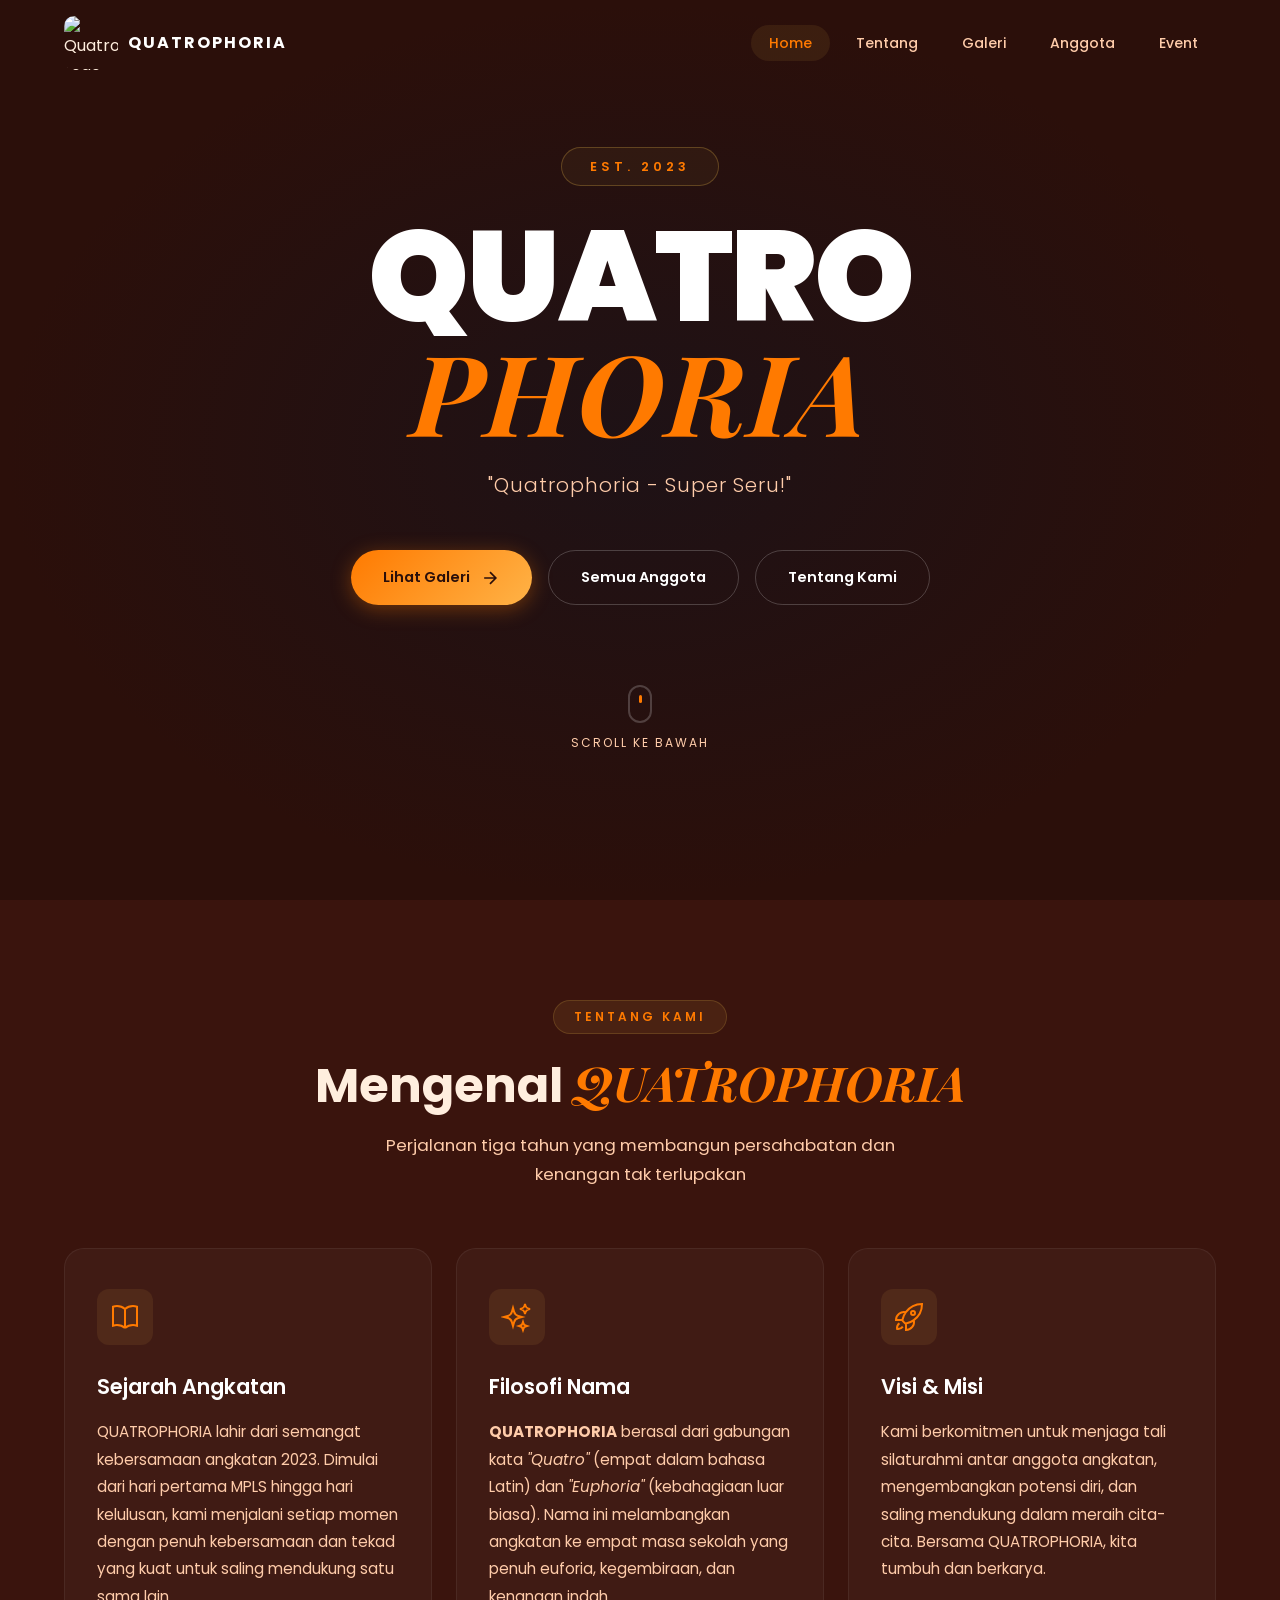
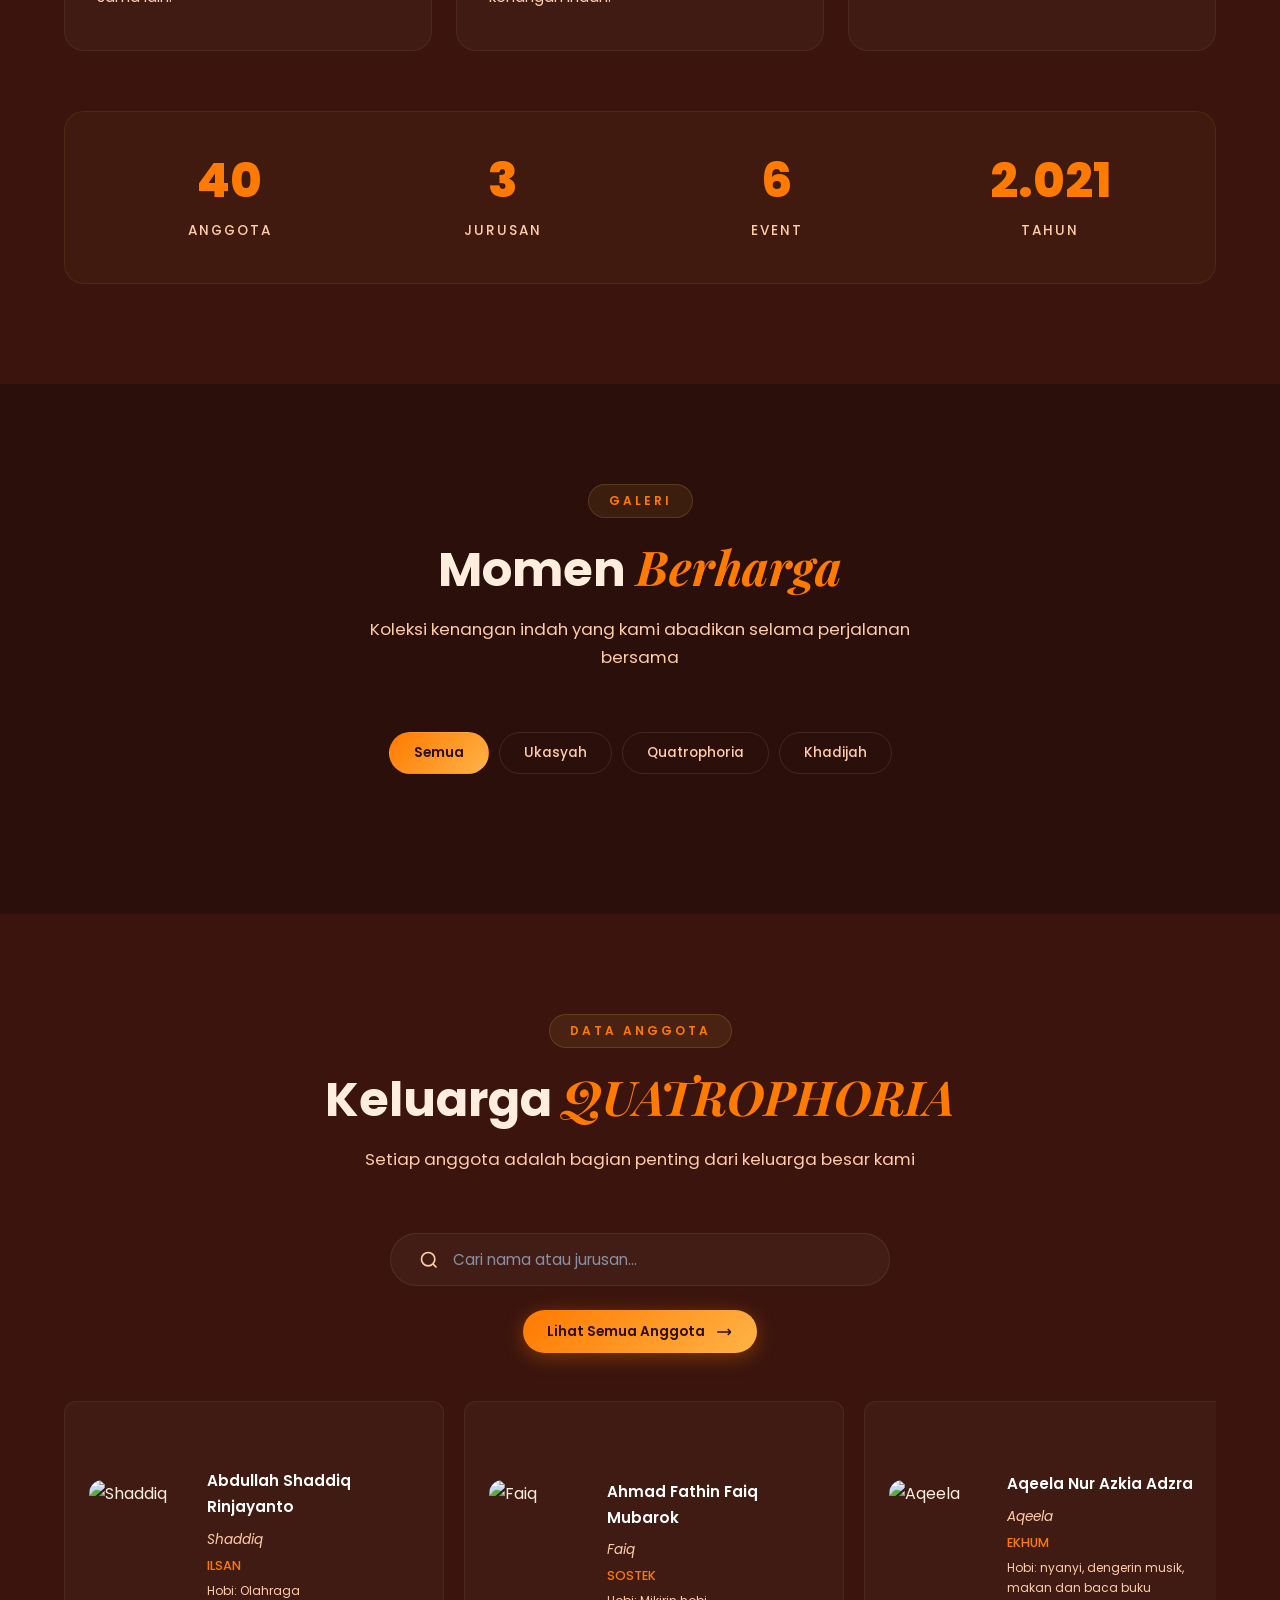
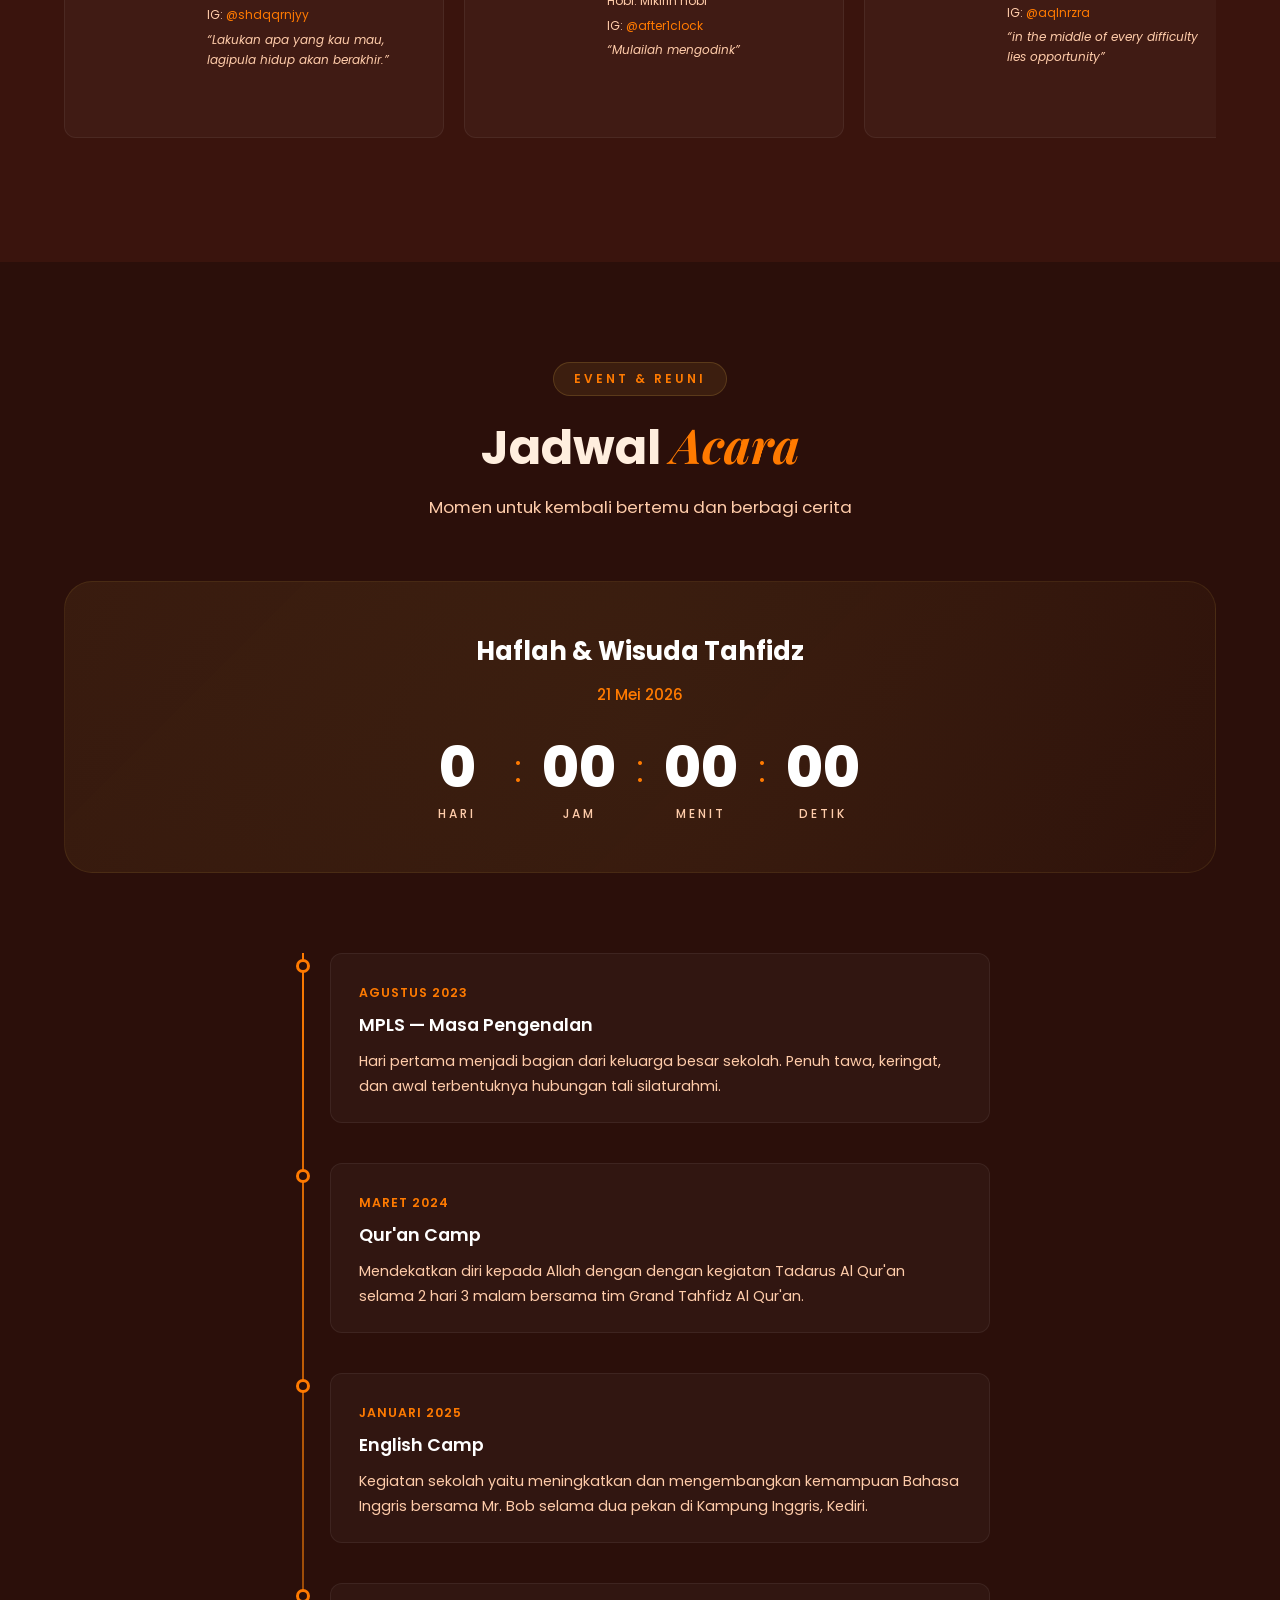
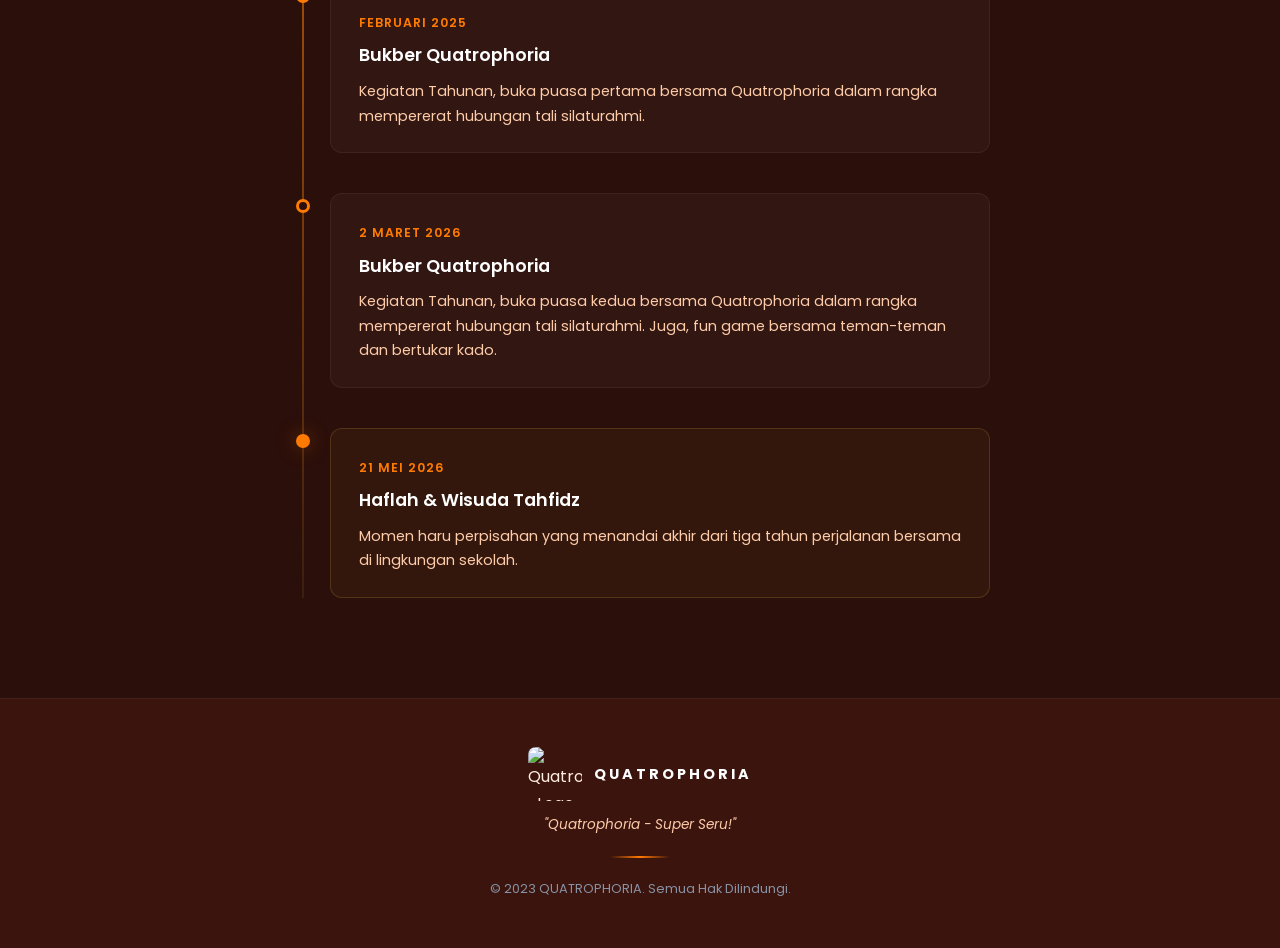
==== commit 6b6bce62: "update" ====
--- a/index.html
+++ b/index.html
@@ -218,7 +218,7 @@
             <!-- Countdown -->
             <div class="countdown-wrapper animate-on-scroll">
                 <h3 class="countdown-title">Haflah & Wisuda Tahfidz</h3>
-                <p class="countdown-date">28 Mei 2026</p>
+                <p class="countdown-date">21 Mei 2026</p>
                 <div class="countdown" id="countdown">
                     <div class="countdown-item">
                         <span class="countdown-number" id="days">000</span>
@@ -297,7 +297,7 @@
                 <div class="timeline-item animate-on-scroll">
                     <div class="timeline-dot active"></div>
                     <div class="timeline-content upcoming">
-                        <span class="timeline-date">28 Mei 2026</span>
+                        <span class="timeline-date">21 Mei 2026</span>
                         <h4>Haflah & Wisuda Tahfidz</h4>
                         <p>Momen haru perpisahan yang menandai akhir dari tiga tahun perjalanan bersama di lingkungan
                             sekolah.</p>
@@ -328,4 +328,4 @@
     <script src="./js/script.js?=v2"></script>
 </body>
 
-</html>+</html>
--- a/css/style.css
+++ b/css/style.css
@@ -1,1267 +1,1267 @@
-/* =============================================
-   QUATROPHORIA — Angkatan 2024
-   Modern School Batch Website Stylesheet
-   Theme: Navy Blue & Gold
-   ============================================= */
-
-/* ===== CSS VARIABLES ===== */
-:root {
-    /* Primary Colors - Q4 Explosion Theme */
-    --navy: #2b0f0a;           /* Dark burnt red background */
-    --navy-light: #3a140d;
-    --navy-mid: #4a1b12;
-    --gold: #ff7a00;           /* Main orange */
-    --gold-light: #ffb347;     /* Light orange/yellow */
-    --gold-glow: rgba(255, 122, 0, 0.35);
-
-    /* Neutral */
-    --white: #ffffff;
-    --gray-50: #f8f9fc;
-    --gray-100: #eef1f6;
-    --gray-200: #d8dde8;
-    --gray-300: #b0b8c9;
-    --gray-400: #8892a4;
-    --gray-500: #64707f;
-    --gray-600: #4a5568;
-    --text-primary: #ffeede;   /* Warm light text */
-    --text-secondary: #ffccaa;
-    --text-dark: #1a202c;
-    --text-dark-secondary: #4a5568;
-
-    /* Spacing */
-    --section-padding: 100px 0;
-    --container-width: 1200px;
-
-    /* Typography */
-    --font-primary: 'Poppins', sans-serif;
-    --font-accent: 'Playfair Display', serif;
-
-    /* Transitions */
-    --transition-fast: 0.2s ease;
-    --transition-normal: 0.3s ease;
-    --transition-smooth: 0.5s cubic-bezier(0.4, 0, 0.2, 1);
-
-    /* Borders */
-    --radius-sm: 8px;
-    --radius-md: 12px;
-    --radius-lg: 20px;
-    --radius-xl: 28px;
-}
-
-/* ===== RESET & BASE ===== */
-*,
-*::before,
-*::after {
-    margin: 0;
-    padding: 0;
-    box-sizing: border-box;
-}
-
-html {
-    scroll-behavior: smooth;
-    scroll-padding-top: 80px;
-}
-
-body {
-    font-family: var(--font-primary);
-    background-color: var(--navy);
-    color: var(--text-primary);
-    line-height: 1.7;
-    overflow-x: hidden;
-    -webkit-font-smoothing: antialiased;
-    -moz-osx-font-smoothing: grayscale;
-}
-
-::selection {
-    background: var(--gold);
-    color: var(--navy);
-}
-
-::-webkit-scrollbar {
-    width: 8px;
-}
-
-::-webkit-scrollbar-track {
-    background: var(--navy);
-}
-
-::-webkit-scrollbar-thumb {
-    background: var(--navy-mid);
-    border-radius: 4px;
-}
-
-::-webkit-scrollbar-thumb:hover {
-    background: var(--gold);
-}
-
-img {
-    max-width: 100%;
-    height: auto;
-}
-
-a {
-    text-decoration: none;
-    color: inherit;
-}
-
-.container {
-    max-width: var(--container-width);
-    margin: 0 auto;
-    padding: 0 24px;
-}
-
-/* ===== SECTION COMMON ===== */
-.section {
-    padding: var(--section-padding);
-    position: relative;
-}
-
-.section-header {
-    text-align: center;
-    margin-bottom: 60px;
-}
-
-.section-tag {
-    display: inline-block;
-    font-size: 0.75rem;
-    font-weight: 600;
-    letter-spacing: 3px;
-    text-transform: uppercase;
-    color: var(--gold);
-    background: rgba(212, 168, 67, 0.1);
-    border: 1px solid rgba(212, 168, 67, 0.2);
-    padding: 6px 20px;
-    border-radius: 100px;
-    margin-bottom: 20px;
-}
-
-.section-title {
-    font-size: clamp(2rem, 4vw, 3rem);
-    font-weight: 700;
-    line-height: 1.2;
-    margin-bottom: 16px;
-}
-
-.text-accent {
-    color: var(--gold);
-    font-family: var(--font-accent);
-    font-style: italic;
-}
-
-.section-subtitle {
-    font-size: 1.05rem;
-    color: var(--text-secondary);
-    max-width: 560px;
-    margin: 0 auto;
-}
-
-/* ===== NAVBAR ===== */
-.navbar {
-    position: fixed;
-    top: 0;
-    left: 0;
-    width: 100%;
-    z-index: 1000;
-    padding: 16px 0;
-    transition: all var(--transition-normal);
-}
-
-.navbar.scrolled {
-    background: rgba(238, 115, 67, 0.1);
-    backdrop-filter: blur(20px);
-    -webkit-backdrop-filter: blur(20px);
-    border-bottom: 1px solid rgba(212, 168, 67, 0.1);
-    padding: 10px 0;
-}
-
-.nav-container {
-    max-width: var(--container-width);
-    margin: 0 auto;
-    padding: 0 24px;
-    display: flex;
-    align-items: center;
-    justify-content: space-between;
-}
-
-.nav-logo {
-    display: flex;
-    align-items: center;
-    gap: 10px;
-    z-index: 1001;
-}
-
-.logo-icon {
-    width: 54px;
-    height: 54px;
-    border-radius: 10px;
-    object-fit: contain;
-    transition: transform var(--transition-normal);
-}
-
-.nav-logo:hover .logo-icon {
-    transform: rotate(-10deg) scale(1.05);
-}
-
-.logo-text {
-    font-weight: 700;
-    font-size: 1rem;
-    letter-spacing: 2px;
-    color: var(--white);
-}
-
-.nav-menu {
-    display: flex;
-    list-style: none;
-    gap: 8px;
-}
-
-.nav-link {
-    font-size: 0.875rem;
-    font-weight: 500;
-    padding: 8px 18px;
-    border-radius: 100px;
-    transition: all var(--transition-normal);
-    color: var(--text-secondary);
-    position: relative;
-}
-
-.nav-link:hover,
-.nav-link.active {
-    color: var(--gold);
-    background: rgba(212, 168, 67, 0.1);
-}
-
-.nav-toggle {
-    display: none;
-    flex-direction: column;
-    gap: 5px;
-    background: none;
-    border: none;
-    cursor: pointer;
-    padding: 8px;
-    z-index: 1001;
-}
-
-.hamburger-line {
-    width: 24px;
-    height: 2px;
-    background: var(--white);
-    border-radius: 2px;
-    transition: all var(--transition-normal);
-}
-
-.nav-toggle.active .hamburger-line:nth-child(1) {
-    transform: rotate(45deg) translate(5px, 5px);
-}
-
-.nav-toggle.active .hamburger-line:nth-child(2) {
-    opacity: 0;
-}
-
-.nav-toggle.active .hamburger-line:nth-child(3) {
-    transform: rotate(-45deg) translate(5px, -5px);
-}
-
-/* ===== HERO ===== */
-.hero {
-    min-height: 100vh;
-    display: flex;
-    align-items: center;
-    justify-content: center;
-    position: relative;
-    overflow: hidden;
-}
-
-.hero-bg {
-    position: absolute;
-    inset: 0;
-    z-index: 0;
-}
-
-.hero-particles {
-    position: absolute;
-    inset: 0;
-}
-
-.hero-overlay {
-    position: absolute;
-    inset: 0;
-    background: radial-gradient(ellipse at center, rgba(10, 22, 40, 0.4) 0%, var(--navy) 70%);
-}
-
-.hero-content {
-    position: relative;
-    z-index: 1;
-    text-align: center;
-    padding: 0 24px;
-}
-
-.hero-badge {
-    display: inline-block;
-    font-size: 0.8rem;
-    font-weight: 600;
-    letter-spacing: 4px;
-    color: var(--gold);
-    border: 1px solid rgba(212, 168, 67, 0.3);
-    padding: 8px 28px;
-    border-radius: 100px;
-    margin-bottom: 30px;
-    background: rgba(212, 168, 67, 0.06);
-}
-
-.hero-title {
-    margin-bottom: 24px;
-}
-
-.title-line {
-    display: block;
-    font-size: clamp(3.5rem, 10vw, 8rem);
-    font-weight: 900;
-    line-height: 0.95;
-    letter-spacing: -2px;
-    color: var(--white);
-}
-
-.title-line.accent {
-    color: var(--gold);
-    font-family: var(--font-accent);
-    font-style: italic;
-    font-weight: 700;
-    font-size: clamp(3rem, 9vw, 7rem);
-    letter-spacing: 2px;
-}
-
-.hero-motto {
-    font-size: clamp(1rem, 2vw, 1.25rem);
-    color: var(--text-secondary);
-    font-weight: 300;
-    margin-bottom: 48px;
-    letter-spacing: 1px;
-}
-
-.hero-buttons {
-    display: flex;
-    gap: 16px;
-    justify-content: center;
-    flex-wrap: wrap;
-    margin-bottom: 80px;
-}
-
-/* Buttons */
-.btn {
-    display: inline-flex;
-    align-items: center;
-    gap: 10px;
-    padding: 14px 32px;
-    border-radius: 100px;
-    font-family: var(--font-primary);
-    font-size: 0.9rem;
-    font-weight: 600;
-    cursor: pointer;
-    transition: all var(--transition-normal);
-    border: none;
-}
-
-.btn-primary {
-    background: linear-gradient(135deg, var(--gold), var(--gold-light));
-    color: var(--navy);
-    box-shadow: 0 4px 20px var(--gold-glow);
-}
-
-.btn-primary:hover {
-    transform: translateY(-2px);
-    box-shadow: 0 8px 30px rgba(212, 168, 67, 0.5);
-}
-
-.btn-outline {
-    background: transparent;
-    color: var(--white);
-    border: 1px solid rgba(255, 255, 255, 0.2);
-}
-
-.btn-outline:hover {
-    border-color: var(--gold);
-    color: var(--gold);
-    background: rgba(212, 168, 67, 0.05);
-    transform: translateY(-2px);
-}
-
-/* Scroll Indicator */
-.hero-scroll-indicator {
-    display: flex;
-    flex-direction: column;
-    align-items: center;
-    gap: 10px;
-    animation: float 3s ease-in-out infinite;
-}
-
-.hero-scroll-indicator span {
-    font-size: 0.75rem;
-    color: var(--text-secondary);
-    letter-spacing: 2px;
-    text-transform: uppercase;
-}
-
-.scroll-mouse {
-    width: 24px;
-    height: 38px;
-    border: 2px solid rgba(255, 255, 255, 0.2);
-    border-radius: 12px;
-    display: flex;
-    justify-content: center;
-    padding-top: 8px;
-}
-
-.scroll-wheel {
-    width: 3px;
-    height: 8px;
-    background: var(--gold);
-    border-radius: 2px;
-    animation: scrollDown 2s ease-in-out infinite;
-}
-
-@keyframes scrollDown {
-    0% { opacity: 1; transform: translateY(0); }
-    100% { opacity: 0; transform: translateY(10px); }
-}
-
-@keyframes float {
-    0%, 100% { transform: translateY(0); }
-    50% { transform: translateY(-10px); }
-}
-
-/* ===== TENTANG KAMI ===== */
-.tentang {
-    background: var(--navy-light);
-}
-
-.tentang-grid {
-    display: grid;
-    grid-template-columns: repeat(auto-fit, minmax(320px, 1fr));
-    gap: 24px;
-    margin-bottom: 60px;
-}
-
-.tentang-card {
-    background: rgba(255, 255, 255, 0.03);
-    border: 1px solid rgba(255, 255, 255, 0.06);
-    border-radius: var(--radius-lg);
-    padding: 40px 32px;
-    transition: all var(--transition-smooth);
-    position: relative;
-    overflow: hidden;
-}
-
-.tentang-card::before {
-    content: '';
-    position: absolute;
-    top: 0;
-    left: 0;
-    right: 0;
-    height: 3px;
-    background: linear-gradient(90deg, var(--gold), var(--gold-light));
-    opacity: 0;
-    transition: opacity var(--transition-normal);
-}
-
-.tentang-card:hover {
-    transform: translateY(-4px);
-    border-color: rgba(212, 168, 67, 0.15);
-    background: rgba(255, 255, 255, 0.05);
-    box-shadow: 0 20px 60px rgba(0, 0, 0, 0.3);
-}
-
-.tentang-card:hover::before {
-    opacity: 1;
-}
-
-.card-icon {
-    width: 56px;
-    height: 56px;
-    background: rgba(212, 168, 67, 0.1);
-    border-radius: var(--radius-md);
-    display: flex;
-    align-items: center;
-    justify-content: center;
-    margin-bottom: 24px;
-    color: var(--gold);
-}
-
-.tentang-card h3 {
-    font-size: 1.3rem;
-    font-weight: 600;
-    margin-bottom: 14px;
-    color: var(--white);
-}
-
-.tentang-card p {
-    color: var(--text-secondary);
-    font-size: 0.95rem;
-    line-height: 1.8;
-}
-
-/* Stats */
-.tentang-stats {
-    display: grid;
-    grid-template-columns: repeat(4, 1fr);
-    gap: 24px;
-    background: rgba(212, 168, 67, 0.04);
-    border: 1px solid rgba(212, 168, 67, 0.1);
-    border-radius: var(--radius-lg);
-    padding: 40px;
-}
-
-.stat-item {
-    text-align: center;
-}
-
-.stat-number {
-    display: block;
-    font-size: clamp(2rem, 4vw, 3rem);
-    font-weight: 800;
-    color: var(--gold);
-    line-height: 1.2;
-    margin-bottom: 6px;
-}
-
-.stat-label {
-    font-size: 0.85rem;
-    color: var(--text-secondary);
-    font-weight: 500;
-    text-transform: uppercase;
-    letter-spacing: 2px;
-}
-
-/* ===== GALERI ===== */
-.galeri {
-    background: var(--navy);
-}
-
-.galeri-filter {
-    display: flex;
-    justify-content: center;
-    flex-wrap: wrap;
-    gap: 10px;
-    margin-bottom: 40px;
-}
-
-.filter-btn {
-    padding: 10px 24px;
-    border-radius: 100px;
-    font-family: var(--font-primary);
-    font-size: 0.85rem;
-    font-weight: 500;
-    cursor: pointer;
-    border: 1px solid rgba(255, 255, 255, 0.1);
-    background: transparent;
-    color: var(--text-secondary);
-    transition: all var(--transition-normal);
-}
-
-.filter-btn:hover {
-    border-color: rgba(212, 168, 67, 0.3);
-    color: var(--gold);
-}
-
-.filter-btn.active {
-    background: linear-gradient(135deg, var(--gold), var(--gold-light));
-    color: var(--navy);
-    border-color: transparent;
-    font-weight: 600;
-}
-
-/* Grid used on the specific Anggota page - 3 profiles per row */
-.all-members-grid {
-    display: grid !important;
-    grid-template-columns: repeat(3, 1fr) !important;
-    gap: 20px !important;
-    width: 100% !important;
-    max-width: var(--container-width) !important;
-    margin: 0 auto !important;
-    animation: none !important;
-    transform: none !important;
-}
-
-.all-members-grid .anggota-card {
-    width: 100% !important;
-    flex-shrink: 0 !important;
-}
-
-/* Responsivitas untuk grid anggota */
-@media (max-width: 992px) {
-    .all-members-grid {
-        grid-template-columns: repeat(2, 1fr) !important;
-    }
-}
-
-@media (max-width: 600px) {
-    .all-members-grid {
-        grid-template-columns: 1fr !important;
-    }
-}
-
-.galeri-grid {
-    display: grid;
-    grid-template-columns: repeat(auto-fill, minmax(280px, 1fr));
-    gap: 20px;
-}
-
-.galeri-item {
-    border-radius: var(--radius-md);
-    overflow: hidden;
-    cursor: pointer;
-    transition: all var(--transition-smooth);
-    position: relative;
-}
-
-.galeri-item:hover {
-    transform: translateY(-6px) scale(1.02);
-    box-shadow: 0 20px 60px rgba(0, 0, 0, 0.4);
-}
-
-.galeri-item.hidden {
-    display: none;
-}
-
-.galeri-img {
-    width: 100%;
-    aspect-ratio: 4/3;
-    display: flex;
-    align-items: center;
-    justify-content: center;
-    position: relative;
-    overflow: hidden;
-}
-
-.galeri-img img {
-    width: 100%;
-    height: 100%;
-    object-fit: cover;
-    transition: transform var(--transition-smooth);
-}
-
-.galeri-item:hover .galeri-img img {
-    transform: scale(1.1);
-}
-
-.galeri-img::after {
-    content: '';
-    position: absolute;
-    inset: 0;
-    background: linear-gradient(to top, rgba(10, 22, 40, 0.8) 0%, transparent 60%);
-}
-
-.galeri-placeholder {
-    color: rgba(255, 255, 255, 0.5);
-    z-index: 1;
-    transition: transform var(--transition-smooth);
-}
-
-.galeri-item:hover .galeri-placeholder {
-    transform: scale(1.15);
-}
-
-.galeri-info {
-    position: absolute;
-    bottom: 0;
-    left: 0;
-    right: 0;
-    padding: 20px;
-    z-index: 2;
-    transform: translateY(8px);
-    opacity: 0;
-    transition: all var(--transition-smooth);
-}
-
-.galeri-item:hover .galeri-info {
-    transform: translateY(0);
-    opacity: 1;
-}
-
-.galeri-tag {
-    display: inline-block;
-    font-size: 0.7rem;
-    font-weight: 600;
-    letter-spacing: 2px;
-    text-transform: uppercase;
-    color: var(--gold);
-    margin-bottom: 6px;
-}
-
-.galeri-info h4 {
-    font-size: 1rem;
-    font-weight: 600;
-    color: var(--white);
-}
-
-/* ===== DATA ANGGOTA ===== */
-.anggota {
-    background: var(--navy-light);
-}
-
-.search-box {
-    display: flex;
-    align-items: center;
-    gap: 14px;
-    background: rgba(255, 255, 255, 0.04);
-    border: 1px solid rgba(255, 255, 255, 0.08);
-    border-radius: 100px;
-    padding: 14px 28px;
-    max-width: 500px;
-    margin: 0 auto 24px;
-    transition: all var(--transition-normal);
-    color: var(--text-secondary);
-}
-
-.anggota-actions {
-    display: flex;
-    justify-content: center;
-    margin-bottom: 48px;
-}
-
-.btn-sm {
-    padding: 10px 24px;
-    font-size: 0.85rem;
-}
-
-.search-box:focus-within {
-    border-color: var(--gold);
-    background: rgba(212, 168, 67, 0.04);
-    box-shadow: 0 0 30px var(--gold-glow);
-}
-
-.search-box input {
-    flex: 1;
-    border: none;
-    background: none;
-    outline: none;
-    font-family: var(--font-primary);
-    font-size: 0.95rem;
-    color: var(--text-primary);
-}
-
-.search-box input::placeholder {
-    color: var(--gray-400);
-}
-
-.anggota-wrapper {
-    overflow-x: auto;
-    overflow-y: hidden;
-    position: relative;
-    width: 100%;
-    padding-bottom: 20px;
-    scrollbar-width: none; /* Firefox */
-    -ms-overflow-style: none; /* IE and Edge */
-}
-
-/* Custom Webkit Scrollbar for wrapper - Hidden */
-.anggota-wrapper::-webkit-scrollbar {
-    display: none;
-}
-
-/* Base grid used on home page (Carousel) */
-.anggota-grid {
-    display: flex;
-    gap: 20px;
-    padding-bottom: 4px;
-    width: max-content;
-}
-
-.anggota-card {
-    background: rgba(255, 255, 255, 0.03);
-    border: 1px solid rgba(255, 255, 255, 0.06);
-    border-radius: var(--radius-md);
-    padding: 28px 24px;
-    transition: all var(--transition-smooth);
-    display: flex;
-    align-items: center;
-    gap: 18px;
-    width: 380px;
-    flex-shrink: 0;
-}
-
-.anggota-card:hover {
-    transform: translateY(-3px);
-    border-color: rgba(212, 168, 67, 0.15);
-    background: rgba(255, 255, 255, 0.06);
-    box-shadow: 0 12px 40px rgba(0, 0, 0, 0.3);
-}
-
-.anggota-avatar {
-    width: 360px;
-    height: 360px;
-    border-radius: 14px;
-    display: flex;
-    align-items: center;
-    justify-content: center;
-    font-weight: 700;
-    font-size: 1.1rem;
-    color: var(--navy);
-    flex-shrink: 0;
-    background: linear-gradient(135deg, var(--gold), var(--gold-light));
-}
-
-.anggota-info h4 {
-    font-size: 0.95rem;
-    font-weight: 600;
-    color: var(--white);
-    margin-bottom: 4px;
-}
-
-.anggota-jurusan {
-    font-size: 0.8rem;
-    color: var(--gold);
-    font-weight: 500;
-}
-
-.anggota-kontak {
-    font-size: 0.78rem;
-    color: var(--text-secondary);
-    margin-top: 2px;
-}
-
-/* additional member card styles */
-.anggota-photo {
-    width: 100px;
-    height: 180px;
-    border-radius: 14px;
-    object-fit: cover;
-    flex-shrink: 0;
-}
-
-.anggota-info {
-    display: flex;
-    flex-direction: column;
-    gap: 4px;
-}
-
-.anggota-fullname {
-    font-size: 1rem;
-    font-weight: 700;
-    color: var(--white);
-    margin-bottom: 2px;
-}
-
-.anggota-nickname {
-    font-size: 0.85rem;
-    font-style: italic;
-    color: var(--text-secondary);
-}
-
-.anggota-hobi,
-.anggota-quote,
-.anggota-instagram {
-    font-size: 0.75rem;
-    color: var(--text-secondary);
-}
-
-.anggota-quote {
-    font-style: italic;
-}
-
-.anggota-instagram a {
-    color: var(--gold);
-    text-decoration: none;
-}
-
-.anggota-instagram a:hover {
-    text-decoration: underline;
-}
-
-.no-results {
-    text-align: center;
-    color: var(--text-secondary);
-    font-size: 1rem;
-    padding: 40px 0;
-}
-
-/* ===== EVENT & REUNI ===== */
-.event {
-    background: var(--navy);
-}
-
-/* Countdown */
-.countdown-wrapper {
-    text-align: center;
-    background: linear-gradient(135deg, rgba(212, 168, 67, 0.08), rgba(212, 168, 67, 0.02));
-    border: 1px solid rgba(212, 168, 67, 0.12);
-    border-radius: var(--radius-xl);
-    padding: 48px 40px;
-    margin-bottom: 80px;
-    position: relative;
-    overflow: hidden;
-}
-
-.countdown-wrapper::before {
-    content: '';
-    position: absolute;
-    top: -50%;
-    left: -50%;
-    width: 200%;
-    height: 200%;
-    background: radial-gradient(circle, rgba(212, 168, 67, 0.05) 0%, transparent 60%);
-    animation: pulse-glow 4s ease-in-out infinite;
-}
-
-@keyframes pulse-glow {
-    0%, 100% { opacity: 0.5; transform: scale(0.8); }
-    50% { opacity: 1; transform: scale(1); }
-}
-
-.countdown-title {
-    font-size: 1.6rem;
-    font-weight: 700;
-    color: var(--white);
-    margin-bottom: 8px;
-    position: relative;
-}
-
-.countdown-date {
-    font-size: 0.95rem;
-    color: var(--gold);
-    font-weight: 500;
-    margin-bottom: 32px;
-    position: relative;
-}
-
-.countdown {
-    display: flex;
-    justify-content: center;
-    align-items: center;
-    gap: 12px;
-    flex-wrap: wrap;
-    position: relative;
-}
-
-.countdown-item {
-    display: flex;
-    flex-direction: column;
-    align-items: center;
-    min-width: 90px;
-}
-
-.countdown-number {
-    font-size: clamp(2rem, 5vw, 3.5rem);
-    font-weight: 800;
-    color: var(--white);
-    line-height: 1;
-    font-variant-numeric: tabular-nums;
-}
-
-.countdown-label {
-    font-size: 0.75rem;
-    font-weight: 500;
-    text-transform: uppercase;
-    letter-spacing: 3px;
-    color: var(--text-secondary);
-    margin-top: 8px;
-}
-
-.countdown-separator {
-    font-size: 2.5rem;
-    font-weight: 300;
-    color: var(--gold);
-    line-height: 1;
-    margin-bottom: 28px;
-}
-
-/* Timeline */
-.timeline {
-    position: relative;
-    max-width: 700px;
-    margin: 0 auto;
-    padding-left: 40px;
-}
-
-.timeline::before {
-    content: '';
-    position: absolute;
-    left: 12px;
-    top: 0;
-    bottom: 0;
-    width: 2px;
-    background: linear-gradient(to bottom, var(--gold), rgba(212, 168, 67, 0.1));
-}
-
-.timeline-item {
-    position: relative;
-    margin-bottom: 40px;
-}
-
-.timeline-item:last-child {
-    margin-bottom: 0;
-}
-
-.timeline-dot {
-    position: absolute;
-    left: -34px;
-    top: 6px;
-    width: 14px;
-    height: 14px;
-    background: var(--navy);
-    border: 3px solid var(--gold);
-    border-radius: 50%;
-    z-index: 1;
-}
-
-.timeline-dot.active {
-    background: var(--gold);
-    box-shadow: 0 0 20px var(--gold-glow);
-    animation: pulse 2s infinite;
-}
-
-@keyframes pulse {
-    0%, 100% { box-shadow: 0 0 0 0 rgba(212, 168, 67, 0.4); }
-    50% { box-shadow: 0 0 0 10px rgba(212, 168, 67, 0); }
-}
-
-.timeline-content {
-    background: rgba(255, 255, 255, 0.03);
-    border: 1px solid rgba(255, 255, 255, 0.06);
-    border-radius: var(--radius-md);
-    padding: 24px 28px;
-    transition: all var(--transition-smooth);
-}
-
-.timeline-content:hover {
-    border-color: rgba(212, 168, 67, 0.15);
-    background: rgba(255, 255, 255, 0.05);
-    transform: translateX(4px);
-}
-
-.timeline-content.upcoming {
-    border-color: rgba(212, 168, 67, 0.2);
-    background: rgba(212, 168, 67, 0.05);
-}
-
-.timeline-date {
-    font-size: 0.78rem;
-    font-weight: 600;
-    color: var(--gold);
-    letter-spacing: 1px;
-    text-transform: uppercase;
-    margin-bottom: 8px;
-    display: inline-block;
-}
-
-.timeline-content h4 {
-    font-size: 1.1rem;
-    font-weight: 600;
-    color: var(--white);
-    margin-bottom: 8px;
-}
-
-.timeline-content p {
-    font-size: 0.9rem;
-    color: var(--text-secondary);
-    line-height: 1.7;
-}
-
-/* ===== FOOTER ===== */
-.footer {
-    background: var(--navy-light);
-    border-top: 1px solid rgba(255, 255, 255, 0.05);
-    padding: 48px 0;
-}
-
-.footer-content {
-    text-align: center;
-}
-
-.footer-brand {
-    display: flex;
-    align-items: center;
-    justify-content: center;
-    gap: 12px;
-    margin-bottom: 12px;
-}
-
-.footer-logo {
-    width: 54px;
-    height: 54px;
-    border-radius: 8px;
-    object-fit: contain;
-}
-
-.footer-name {
-    font-weight: 700;
-    font-size: 0.9rem;
-    letter-spacing: 3px;
-    color: var(--white);
-}
-
-.footer-motto {
-    font-size: 0.85rem;
-    color: var(--text-secondary);
-    font-style: italic;
-    margin-bottom: 20px;
-}
-
-.footer-divider {
-    width: 60px;
-    height: 2px;
-    background: linear-gradient(90deg, transparent, var(--gold), transparent);
-    margin: 0 auto 20px;
-}
-
-.footer-copy {
-    font-size: 0.8rem;
-    color: var(--gray-400);
-}
-
-/* ===== ANIMATIONS ===== */
-.animate-on-scroll {
-    opacity: 0;
-    transform: translateY(30px);
-    transition: opacity 0.7s cubic-bezier(0.4, 0, 0.2, 1),
-                transform 0.7s cubic-bezier(0.4, 0, 0.2, 1);
-    transition-delay: var(--delay, 0s);
-}
-
-.animate-on-scroll.visible {
-    opacity: 1;
-    transform: translateY(0);
-}
-
-/* ===== RESPONSIVE ===== */
-@media (max-width: 768px) {
-    :root {
-        --section-padding: 70px 0;
-    }
-
-    .nav-menu {
-        position: fixed;
-        top: 0;
-        right: -100%;
-        width: 280px;
-        height: 100vh;
-        background: rgba(10, 22, 40, 0.98);
-        backdrop-filter: blur(20px);
-        flex-direction: column;
-        padding: 100px 32px 40px;
-        gap: 4px;
-        transition: right var(--transition-smooth);
-        border-left: 1px solid rgba(212, 168, 67, 0.1);
-    }
-
-    .nav-menu.open {
-        right: 0;
-    }
-
-    .nav-link {
-        font-size: 1rem;
-        padding: 12px 20px;
-    }
-
-    .nav-toggle {
-        display: flex;
-    }
-
-    .tentang-grid {
-        grid-template-columns: 1fr;
-    }
-
-    .tentang-stats {
-        grid-template-columns: repeat(2, 1fr);
-        padding: 28px;
-    }
-
-    .galeri-grid {
-        grid-template-columns: repeat(2, 1fr);
-        gap: 12px;
-    }
-
-    .anggota-grid {
-        grid-template-columns: 1fr;
-    }
-
-    .countdown-wrapper {
-        padding: 32px 20px;
-    }
-
-    .countdown-separator {
-        font-size: 1.8rem;
-        margin-bottom: 20px;
-    }
-
-    .countdown-item {
-        min-width: 70px;
-    }
-
-    .timeline {
-        padding-left: 32px;
-    }
-
-    .timeline::before {
-        left: 8px;
-    }
-
-    .timeline-dot {
-        left: -30px;
-    }
-
-    .hero-buttons {
-        margin-bottom: 60px;
-    }
-}
-
-@media (max-width: 480px) {
-    .galeri-grid {
-        grid-template-columns: 1fr;
-    }
-
-    .title-line {
-        letter-spacing: -1px;
-    }
-
-    .countdown {
-        gap: 8px;
-    }
-
-    .countdown-item {
-        min-width: 60px;
-    }
-
-    .countdown-number {
-        font-size: 1.8rem;
-    }
-
-    .countdown-separator {
-        font-size: 1.4rem;
-    }
-
-    .tentang-stats {
-        grid-template-columns: repeat(2, 1fr);
-        gap: 16px;
-    }
-}
-
-/* ===== PARTICLE STYLES ===== */
-.particle {
-    position: absolute;
-    width: 4px;
-    height: 4px;
-    background: var(--gold);
-    border-radius: 50%;
-    pointer-events: none;
-    opacity: 0;
-    animation: particle-float linear infinite;
-}
-
-@keyframes particle-float {
-    0% {
-        opacity: 0;
-        transform: translateY(0) scale(0);
-    }
-    10% {
-        opacity: 0.6;
-        transform: translateY(-20px) scale(1);
-    }
-    90% {
-        opacity: 0.2;
-    }
-    100% {
-        opacity: 0;
-        transform: translateY(-100vh) scale(0.5);
-    }
-}
+/* =============================================
+   QUATROPHORIA — Angkatan 2024
+   Modern School Batch Website Stylesheet
+   Theme: Navy Blue & Gold
+   ============================================= */
+
+/* ===== CSS VARIABLES ===== */
+:root {
+    /* Primary Colors - Q4 Explosion Theme */
+    --navy: #2b0f0a;           /* Dark burnt red background */
+    --navy-light: #3a140d;
+    --navy-mid: #4a1b12;
+    --gold: #ff7a00;           /* Main orange */
+    --gold-light: #ffb347;     /* Light orange/yellow */
+    --gold-glow: rgba(255, 122, 0, 0.35);
+
+    /* Neutral */
+    --white: #ffffff;
+    --gray-50: #f8f9fc;
+    --gray-100: #eef1f6;
+    --gray-200: #d8dde8;
+    --gray-300: #b0b8c9;
+    --gray-400: #8892a4;
+    --gray-500: #64707f;
+    --gray-600: #4a5568;
+    --text-primary: #ffeede;   /* Warm light text */
+    --text-secondary: #ffccaa;
+    --text-dark: #1a202c;
+    --text-dark-secondary: #4a5568;
+
+    /* Spacing */
+    --section-padding: 100px 0;
+    --container-width: 1200px;
+
+    /* Typography */
+    --font-primary: 'Poppins', sans-serif;
+    --font-accent: 'Playfair Display', serif;
+
+    /* Transitions */
+    --transition-fast: 0.2s ease;
+    --transition-normal: 0.3s ease;
+    --transition-smooth: 0.5s cubic-bezier(0.4, 0, 0.2, 1);
+
+    /* Borders */
+    --radius-sm: 8px;
+    --radius-md: 12px;
+    --radius-lg: 20px;
+    --radius-xl: 28px;
+}
+
+/* ===== RESET & BASE ===== */
+*,
+*::before,
+*::after {
+    margin: 0;
+    padding: 0;
+    box-sizing: border-box;
+}
+
+html {
+    scroll-behavior: smooth;
+    scroll-padding-top: 80px;
+}
+
+body {
+    font-family: var(--font-primary);
+    background-color: var(--navy);
+    color: var(--text-primary);
+    line-height: 1.7;
+    overflow-x: hidden;
+    -webkit-font-smoothing: antialiased;
+    -moz-osx-font-smoothing: grayscale;
+}
+
+::selection {
+    background: var(--gold);
+    color: var(--navy);
+}
+
+::-webkit-scrollbar {
+    width: 8px;
+}
+
+::-webkit-scrollbar-track {
+    background: var(--navy);
+}
+
+::-webkit-scrollbar-thumb {
+    background: var(--navy-mid);
+    border-radius: 4px;
+}
+
+::-webkit-scrollbar-thumb:hover {
+    background: var(--gold);
+}
+
+img {
+    max-width: 100%;
+    height: auto;
+}
+
+a {
+    text-decoration: none;
+    color: inherit;
+}
+
+.container {
+    max-width: var(--container-width);
+    margin: 0 auto;
+    padding: 0 24px;
+}
+
+/* ===== SECTION COMMON ===== */
+.section {
+    padding: var(--section-padding);
+    position: relative;
+}
+
+.section-header {
+    text-align: center;
+    margin-bottom: 60px;
+}
+
+.section-tag {
+    display: inline-block;
+    font-size: 0.75rem;
+    font-weight: 600;
+    letter-spacing: 3px;
+    text-transform: uppercase;
+    color: var(--gold);
+    background: rgba(212, 168, 67, 0.1);
+    border: 1px solid rgba(212, 168, 67, 0.2);
+    padding: 6px 20px;
+    border-radius: 100px;
+    margin-bottom: 20px;
+}
+
+.section-title {
+    font-size: clamp(2rem, 4vw, 3rem);
+    font-weight: 700;
+    line-height: 1.2;
+    margin-bottom: 16px;
+}
+
+.text-accent {
+    color: var(--gold);
+    font-family: var(--font-accent);
+    font-style: italic;
+}
+
+.section-subtitle {
+    font-size: 1.05rem;
+    color: var(--text-secondary);
+    max-width: 560px;
+    margin: 0 auto;
+}
+
+/* ===== NAVBAR ===== */
+.navbar {
+    position: fixed;
+    top: 0;
+    left: 0;
+    width: 100%;
+    z-index: 1000;
+    padding: 16px 0;
+    transition: all var(--transition-normal);
+}
+
+.navbar.scrolled {
+    background: rgba(238, 115, 67, 0.1);
+    backdrop-filter: blur(20px);
+    -webkit-backdrop-filter: blur(20px);
+    border-bottom: 1px solid rgba(212, 168, 67, 0.1);
+    padding: 10px 0;
+}
+
+.nav-container {
+    max-width: var(--container-width);
+    margin: 0 auto;
+    padding: 0 24px;
+    display: flex;
+    align-items: center;
+    justify-content: space-between;
+}
+
+.nav-logo {
+    display: flex;
+    align-items: center;
+    gap: 10px;
+    z-index: 1001;
+}
+
+.logo-icon {
+    width: 54px;
+    height: 54px;
+    border-radius: 10px;
+    object-fit: contain;
+    transition: transform var(--transition-normal);
+}
+
+.nav-logo:hover .logo-icon {
+    transform: rotate(-10deg) scale(1.05);
+}
+
+.logo-text {
+    font-weight: 700;
+    font-size: 1rem;
+    letter-spacing: 2px;
+    color: var(--white);
+}
+
+.nav-menu {
+    display: flex;
+    list-style: none;
+    gap: 8px;
+}
+
+.nav-link {
+    font-size: 0.875rem;
+    font-weight: 500;
+    padding: 8px 18px;
+    border-radius: 100px;
+    transition: all var(--transition-normal);
+    color: var(--text-secondary);
+    position: relative;
+}
+
+.nav-link:hover,
+.nav-link.active {
+    color: var(--gold);
+    background: rgba(212, 168, 67, 0.1);
+}
+
+.nav-toggle {
+    display: none;
+    flex-direction: column;
+    gap: 5px;
+    background: none;
+    border: none;
+    cursor: pointer;
+    padding: 8px;
+    z-index: 1001;
+}
+
+.hamburger-line {
+    width: 24px;
+    height: 2px;
+    background: var(--white);
+    border-radius: 2px;
+    transition: all var(--transition-normal);
+}
+
+.nav-toggle.active .hamburger-line:nth-child(1) {
+    transform: rotate(45deg) translate(5px, 5px);
+}
+
+.nav-toggle.active .hamburger-line:nth-child(2) {
+    opacity: 0;
+}
+
+.nav-toggle.active .hamburger-line:nth-child(3) {
+    transform: rotate(-45deg) translate(5px, -5px);
+}
+
+/* ===== HERO ===== */
+.hero {
+    min-height: 100vh;
+    display: flex;
+    align-items: center;
+    justify-content: center;
+    position: relative;
+    overflow: hidden;
+}
+
+.hero-bg {
+    position: absolute;
+    inset: 0;
+    z-index: 0;
+}
+
+.hero-particles {
+    position: absolute;
+    inset: 0;
+}
+
+.hero-overlay {
+    position: absolute;
+    inset: 0;
+    background: radial-gradient(ellipse at center, rgba(10, 22, 40, 0.4) 0%, var(--navy) 70%);
+}
+
+.hero-content {
+    position: relative;
+    z-index: 1;
+    text-align: center;
+    padding: 0 24px;
+}
+
+.hero-badge {
+    display: inline-block;
+    font-size: 0.8rem;
+    font-weight: 600;
+    letter-spacing: 4px;
+    color: var(--gold);
+    border: 1px solid rgba(212, 168, 67, 0.3);
+    padding: 8px 28px;
+    border-radius: 100px;
+    margin-bottom: 30px;
+    background: rgba(212, 168, 67, 0.06);
+}
+
+.hero-title {
+    margin-bottom: 24px;
+}
+
+.title-line {
+    display: block;
+    font-size: clamp(3.5rem, 10vw, 8rem);
+    font-weight: 900;
+    line-height: 0.95;
+    letter-spacing: -2px;
+    color: var(--white);
+}
+
+.title-line.accent {
+    color: var(--gold);
+    font-family: var(--font-accent);
+    font-style: italic;
+    font-weight: 700;
+    font-size: clamp(3rem, 9vw, 7rem);
+    letter-spacing: 2px;
+}
+
+.hero-motto {
+    font-size: clamp(1rem, 2vw, 1.25rem);
+    color: var(--text-secondary);
+    font-weight: 300;
+    margin-bottom: 48px;
+    letter-spacing: 1px;
+}
+
+.hero-buttons {
+    display: flex;
+    gap: 16px;
+    justify-content: center;
+    flex-wrap: wrap;
+    margin-bottom: 80px;
+}
+
+/* Buttons */
+.btn {
+    display: inline-flex;
+    align-items: center;
+    gap: 10px;
+    padding: 14px 32px;
+    border-radius: 100px;
+    font-family: var(--font-primary);
+    font-size: 0.9rem;
+    font-weight: 600;
+    cursor: pointer;
+    transition: all var(--transition-normal);
+    border: none;
+}
+
+.btn-primary {
+    background: linear-gradient(135deg, var(--gold), var(--gold-light));
+    color: var(--navy);
+    box-shadow: 0 4px 20px var(--gold-glow);
+}
+
+.btn-primary:hover {
+    transform: translateY(-2px);
+    box-shadow: 0 8px 30px rgba(212, 168, 67, 0.5);
+}
+
+.btn-outline {
+    background: transparent;
+    color: var(--white);
+    border: 1px solid rgba(255, 255, 255, 0.2);
+}
+
+.btn-outline:hover {
+    border-color: var(--gold);
+    color: var(--gold);
+    background: rgba(212, 168, 67, 0.05);
+    transform: translateY(-2px);
+}
+
+/* Scroll Indicator */
+.hero-scroll-indicator {
+    display: flex;
+    flex-direction: column;
+    align-items: center;
+    gap: 10px;
+    animation: float 3s ease-in-out infinite;
+}
+
+.hero-scroll-indicator span {
+    font-size: 0.75rem;
+    color: var(--text-secondary);
+    letter-spacing: 2px;
+    text-transform: uppercase;
+}
+
+.scroll-mouse {
+    width: 24px;
+    height: 38px;
+    border: 2px solid rgba(255, 255, 255, 0.2);
+    border-radius: 12px;
+    display: flex;
+    justify-content: center;
+    padding-top: 8px;
+}
+
+.scroll-wheel {
+    width: 3px;
+    height: 8px;
+    background: var(--gold);
+    border-radius: 2px;
+    animation: scrollDown 2s ease-in-out infinite;
+}
+
+@keyframes scrollDown {
+    0% { opacity: 1; transform: translateY(0); }
+    100% { opacity: 0; transform: translateY(10px); }
+}
+
+@keyframes float {
+    0%, 100% { transform: translateY(0); }
+    50% { transform: translateY(-10px); }
+}
+
+/* ===== TENTANG KAMI ===== */
+.tentang {
+    background: var(--navy-light);
+}
+
+.tentang-grid {
+    display: grid;
+    grid-template-columns: repeat(auto-fit, minmax(320px, 1fr));
+    gap: 24px;
+    margin-bottom: 60px;
+}
+
+.tentang-card {
+    background: rgba(255, 255, 255, 0.03);
+    border: 1px solid rgba(255, 255, 255, 0.06);
+    border-radius: var(--radius-lg);
+    padding: 40px 32px;
+    transition: all var(--transition-smooth);
+    position: relative;
+    overflow: hidden;
+}
+
+.tentang-card::before {
+    content: '';
+    position: absolute;
+    top: 0;
+    left: 0;
+    right: 0;
+    height: 3px;
+    background: linear-gradient(90deg, var(--gold), var(--gold-light));
+    opacity: 0;
+    transition: opacity var(--transition-normal);
+}
+
+.tentang-card:hover {
+    transform: translateY(-4px);
+    border-color: rgba(212, 168, 67, 0.15);
+    background: rgba(255, 255, 255, 0.05);
+    box-shadow: 0 20px 60px rgba(0, 0, 0, 0.3);
+}
+
+.tentang-card:hover::before {
+    opacity: 1;
+}
+
+.card-icon {
+    width: 56px;
+    height: 56px;
+    background: rgba(212, 168, 67, 0.1);
+    border-radius: var(--radius-md);
+    display: flex;
+    align-items: center;
+    justify-content: center;
+    margin-bottom: 24px;
+    color: var(--gold);
+}
+
+.tentang-card h3 {
+    font-size: 1.3rem;
+    font-weight: 600;
+    margin-bottom: 14px;
+    color: var(--white);
+}
+
+.tentang-card p {
+    color: var(--text-secondary);
+    font-size: 0.95rem;
+    line-height: 1.8;
+}
+
+/* Stats */
+.tentang-stats {
+    display: grid;
+    grid-template-columns: repeat(4, 1fr);
+    gap: 24px;
+    background: rgba(212, 168, 67, 0.04);
+    border: 1px solid rgba(212, 168, 67, 0.1);
+    border-radius: var(--radius-lg);
+    padding: 40px;
+}
+
+.stat-item {
+    text-align: center;
+}
+
+.stat-number {
+    display: block;
+    font-size: clamp(2rem, 4vw, 3rem);
+    font-weight: 800;
+    color: var(--gold);
+    line-height: 1.2;
+    margin-bottom: 6px;
+}
+
+.stat-label {
+    font-size: 0.85rem;
+    color: var(--text-secondary);
+    font-weight: 500;
+    text-transform: uppercase;
+    letter-spacing: 2px;
+}
+
+/* ===== GALERI ===== */
+.galeri {
+    background: var(--navy);
+}
+
+.galeri-filter {
+    display: flex;
+    justify-content: center;
+    flex-wrap: wrap;
+    gap: 10px;
+    margin-bottom: 40px;
+}
+
+.filter-btn {
+    padding: 10px 24px;
+    border-radius: 100px;
+    font-family: var(--font-primary);
+    font-size: 0.85rem;
+    font-weight: 500;
+    cursor: pointer;
+    border: 1px solid rgba(255, 255, 255, 0.1);
+    background: transparent;
+    color: var(--text-secondary);
+    transition: all var(--transition-normal);
+}
+
+.filter-btn:hover {
+    border-color: rgba(212, 168, 67, 0.3);
+    color: var(--gold);
+}
+
+.filter-btn.active {
+    background: linear-gradient(135deg, var(--gold), var(--gold-light));
+    color: var(--navy);
+    border-color: transparent;
+    font-weight: 600;
+}
+
+/* Grid used on the specific Anggota page - 3 profiles per row */
+.all-members-grid {
+    display: grid !important;
+    grid-template-columns: repeat(3, 1fr) !important;
+    gap: 20px !important;
+    width: 100% !important;
+    max-width: var(--container-width) !important;
+    margin: 0 auto !important;
+    animation: none !important;
+    transform: none !important;
+}
+
+.all-members-grid .anggota-card {
+    width: 100% !important;
+    flex-shrink: 0 !important;
+}
+
+/* Responsivitas untuk grid anggota */
+@media (max-width: 992px) {
+    .all-members-grid {
+        grid-template-columns: repeat(2, 1fr) !important;
+    }
+}
+
+@media (max-width: 600px) {
+    .all-members-grid {
+        grid-template-columns: 1fr !important;
+    }
+}
+
+.galeri-grid {
+    display: grid;
+    grid-template-columns: repeat(auto-fill, minmax(280px, 1fr));
+    gap: 20px;
+}
+
+.galeri-item {
+    border-radius: var(--radius-md);
+    overflow: hidden;
+    cursor: pointer;
+    transition: all var(--transition-smooth);
+    position: relative;
+}
+
+.galeri-item:hover {
+    transform: translateY(-6px) scale(1.02);
+    box-shadow: 0 20px 60px rgba(0, 0, 0, 0.4);
+}
+
+.galeri-item.hidden {
+    display: none;
+}
+
+.galeri-img {
+    width: 100%;
+    aspect-ratio: 4/3;
+    display: flex;
+    align-items: center;
+    justify-content: center;
+    position: relative;
+    overflow: hidden;
+}
+
+.galeri-img img {
+    width: 100%;
+    height: 100%;
+    object-fit: cover;
+    transition: transform var(--transition-smooth);
+}
+
+.galeri-item:hover .galeri-img img {
+    transform: scale(1.1);
+}
+
+.galeri-img::after {
+    content: '';
+    position: absolute;
+    inset: 0;
+    background: linear-gradient(to top, rgba(10, 22, 40, 0.8) 0%, transparent 60%);
+}
+
+.galeri-placeholder {
+    color: rgba(255, 255, 255, 0.5);
+    z-index: 1;
+    transition: transform var(--transition-smooth);
+}
+
+.galeri-item:hover .galeri-placeholder {
+    transform: scale(1.15);
+}
+
+.galeri-info {
+    position: absolute;
+    bottom: 0;
+    left: 0;
+    right: 0;
+    padding: 20px;
+    z-index: 2;
+    transform: translateY(8px);
+    opacity: 0;
+    transition: all var(--transition-smooth);
+}
+
+.galeri-item:hover .galeri-info {
+    transform: translateY(0);
+    opacity: 1;
+}
+
+.galeri-tag {
+    display: inline-block;
+    font-size: 0.7rem;
+    font-weight: 600;
+    letter-spacing: 2px;
+    text-transform: uppercase;
+    color: var(--gold);
+    margin-bottom: 6px;
+}
+
+.galeri-info h4 {
+    font-size: 1rem;
+    font-weight: 600;
+    color: var(--white);
+}
+
+/* ===== DATA ANGGOTA ===== */
+.anggota {
+    background: var(--navy-light);
+}
+
+.search-box {
+    display: flex;
+    align-items: center;
+    gap: 14px;
+    background: rgba(255, 255, 255, 0.04);
+    border: 1px solid rgba(255, 255, 255, 0.08);
+    border-radius: 100px;
+    padding: 14px 28px;
+    max-width: 500px;
+    margin: 0 auto 24px;
+    transition: all var(--transition-normal);
+    color: var(--text-secondary);
+}
+
+.anggota-actions {
+    display: flex;
+    justify-content: center;
+    margin-bottom: 48px;
+}
+
+.btn-sm {
+    padding: 10px 24px;
+    font-size: 0.85rem;
+}
+
+.search-box:focus-within {
+    border-color: var(--gold);
+    background: rgba(212, 168, 67, 0.04);
+    box-shadow: 0 0 30px var(--gold-glow);
+}
+
+.search-box input {
+    flex: 1;
+    border: none;
+    background: none;
+    outline: none;
+    font-family: var(--font-primary);
+    font-size: 0.95rem;
+    color: var(--text-primary);
+}
+
+.search-box input::placeholder {
+    color: var(--gray-400);
+}
+
+.anggota-wrapper {
+    overflow-x: auto;
+    overflow-y: hidden;
+    position: relative;
+    width: 100%;
+    padding-bottom: 20px;
+    scrollbar-width: none; /* Firefox */
+    -ms-overflow-style: none; /* IE and Edge */
+}
+
+/* Custom Webkit Scrollbar for wrapper - Hidden */
+.anggota-wrapper::-webkit-scrollbar {
+    display: none;
+}
+
+/* Base grid used on home page (Carousel) */
+.anggota-grid {
+    display: flex;
+    gap: 20px;
+    padding-bottom: 4px;
+    width: max-content;
+}
+
+.anggota-card {
+    background: rgba(255, 255, 255, 0.03);
+    border: 1px solid rgba(255, 255, 255, 0.06);
+    border-radius: var(--radius-md);
+    padding: 28px 24px;
+    transition: all var(--transition-smooth);
+    display: flex;
+    align-items: center;
+    gap: 18px;
+    width: 380px;
+    flex-shrink: 0;
+}
+
+.anggota-card:hover {
+    transform: translateY(-3px);
+    border-color: rgba(212, 168, 67, 0.15);
+    background: rgba(255, 255, 255, 0.06);
+    box-shadow: 0 12px 40px rgba(0, 0, 0, 0.3);
+}
+
+.anggota-avatar {
+    width: 360px;
+    height: 360px;
+    border-radius: 14px;
+    display: flex;
+    align-items: center;
+    justify-content: center;
+    font-weight: 700;
+    font-size: 1.1rem;
+    color: var(--navy);
+    flex-shrink: 0;
+    background: linear-gradient(135deg, var(--gold), var(--gold-light));
+}
+
+.anggota-info h4 {
+    font-size: 0.95rem;
+    font-weight: 600;
+    color: var(--white);
+    margin-bottom: 4px;
+}
+
+.anggota-jurusan {
+    font-size: 0.8rem;
+    color: var(--gold);
+    font-weight: 500;
+}
+
+.anggota-kontak {
+    font-size: 0.78rem;
+    color: var(--text-secondary);
+    margin-top: 2px;
+}
+
+/* additional member card styles */
+.anggota-photo {
+    width: 100px;
+    height: 180px;
+    border-radius: 14px;
+    object-fit: cover;
+    flex-shrink: 0;
+}
+
+.anggota-info {
+    display: flex;
+    flex-direction: column;
+    gap: 4px;
+}
+
+.anggota-fullname {
+    font-size: 1rem;
+    font-weight: 700;
+    color: var(--white);
+    margin-bottom: 2px;
+}
+
+.anggota-nickname {
+    font-size: 0.85rem;
+    font-style: italic;
+    color: var(--text-secondary);
+}
+
+.anggota-hobi,
+.anggota-quote,
+.anggota-instagram {
+    font-size: 0.75rem;
+    color: var(--text-secondary);
+}
+
+.anggota-quote {
+    font-style: italic;
+}
+
+.anggota-instagram a {
+    color: var(--gold);
+    text-decoration: none;
+}
+
+.anggota-instagram a:hover {
+    text-decoration: underline;
+}
+
+.no-results {
+    text-align: center;
+    color: var(--text-secondary);
+    font-size: 1rem;
+    padding: 40px 0;
+}
+
+/* ===== EVENT & REUNI ===== */
+.event {
+    background: var(--navy);
+}
+
+/* Countdown */
+.countdown-wrapper {
+    text-align: center;
+    background: linear-gradient(135deg, rgba(212, 168, 67, 0.08), rgba(212, 168, 67, 0.02));
+    border: 1px solid rgba(212, 168, 67, 0.12);
+    border-radius: var(--radius-xl);
+    padding: 48px 40px;
+    margin-bottom: 80px;
+    position: relative;
+    overflow: hidden;
+}
+
+.countdown-wrapper::before {
+    content: '';
+    position: absolute;
+    top: -50%;
+    left: -50%;
+    width: 200%;
+    height: 200%;
+    background: radial-gradient(circle, rgba(212, 168, 67, 0.05) 0%, transparent 60%);
+    animation: pulse-glow 4s ease-in-out infinite;
+}
+
+@keyframes pulse-glow {
+    0%, 100% { opacity: 0.5; transform: scale(0.8); }
+    50% { opacity: 1; transform: scale(1); }
+}
+
+.countdown-title {
+    font-size: 1.6rem;
+    font-weight: 700;
+    color: var(--white);
+    margin-bottom: 8px;
+    position: relative;
+}
+
+.countdown-date {
+    font-size: 0.95rem;
+    color: var(--gold);
+    font-weight: 500;
+    margin-bottom: 32px;
+    position: relative;
+}
+
+.countdown {
+    display: flex;
+    justify-content: center;
+    align-items: center;
+    gap: 12px;
+    flex-wrap: wrap;
+    position: relative;
+}
+
+.countdown-item {
+    display: flex;
+    flex-direction: column;
+    align-items: center;
+    min-width: 90px;
+}
+
+.countdown-number {
+    font-size: clamp(2rem, 5vw, 3.5rem);
+    font-weight: 800;
+    color: var(--white);
+    line-height: 1;
+    font-variant-numeric: tabular-nums;
+}
+
+.countdown-label {
+    font-size: 0.75rem;
+    font-weight: 500;
+    text-transform: uppercase;
+    letter-spacing: 3px;
+    color: var(--text-secondary);
+    margin-top: 8px;
+}
+
+.countdown-separator {
+    font-size: 2.5rem;
+    font-weight: 300;
+    color: var(--gold);
+    line-height: 1;
+    margin-bottom: 28px;
+}
+
+/* Timeline */
+.timeline {
+    position: relative;
+    max-width: 700px;
+    margin: 0 auto;
+    padding-left: 40px;
+}
+
+.timeline::before {
+    content: '';
+    position: absolute;
+    left: 12px;
+    top: 0;
+    bottom: 0;
+    width: 2px;
+    background: linear-gradient(to bottom, var(--gold), rgba(212, 168, 67, 0.1));
+}
+
+.timeline-item {
+    position: relative;
+    margin-bottom: 40px;
+}
+
+.timeline-item:last-child {
+    margin-bottom: 0;
+}
+
+.timeline-dot {
+    position: absolute;
+    left: -34px;
+    top: 6px;
+    width: 14px;
+    height: 14px;
+    background: var(--navy);
+    border: 3px solid var(--gold);
+    border-radius: 50%;
+    z-index: 1;
+}
+
+.timeline-dot.active {
+    background: var(--gold);
+    box-shadow: 0 0 20px var(--gold-glow);
+    animation: pulse 2s infinite;
+}
+
+@keyframes pulse {
+    0%, 100% { box-shadow: 0 0 0 0 rgba(212, 168, 67, 0.4); }
+    50% { box-shadow: 0 0 0 10px rgba(212, 168, 67, 0); }
+}
+
+.timeline-content {
+    background: rgba(255, 255, 255, 0.03);
+    border: 1px solid rgba(255, 255, 255, 0.06);
+    border-radius: var(--radius-md);
+    padding: 24px 28px;
+    transition: all var(--transition-smooth);
+}
+
+.timeline-content:hover {
+    border-color: rgba(212, 168, 67, 0.15);
+    background: rgba(255, 255, 255, 0.05);
+    transform: translateX(4px);
+}
+
+.timeline-content.upcoming {
+    border-color: rgba(212, 168, 67, 0.2);
+    background: rgba(212, 168, 67, 0.05);
+}
+
+.timeline-date {
+    font-size: 0.78rem;
+    font-weight: 600;
+    color: var(--gold);
+    letter-spacing: 1px;
+    text-transform: uppercase;
+    margin-bottom: 8px;
+    display: inline-block;
+}
+
+.timeline-content h4 {
+    font-size: 1.1rem;
+    font-weight: 600;
+    color: var(--white);
+    margin-bottom: 8px;
+}
+
+.timeline-content p {
+    font-size: 0.9rem;
+    color: var(--text-secondary);
+    line-height: 1.7;
+}
+
+/* ===== FOOTER ===== */
+.footer {
+    background: var(--navy-light);
+    border-top: 1px solid rgba(255, 255, 255, 0.05);
+    padding: 48px 0;
+}
+
+.footer-content {
+    text-align: center;
+}
+
+.footer-brand {
+    display: flex;
+    align-items: center;
+    justify-content: center;
+    gap: 12px;
+    margin-bottom: 12px;
+}
+
+.footer-logo {
+    width: 54px;
+    height: 54px;
+    border-radius: 8px;
+    object-fit: contain;
+}
+
+.footer-name {
+    font-weight: 700;
+    font-size: 0.9rem;
+    letter-spacing: 3px;
+    color: var(--white);
+}
+
+.footer-motto {
+    font-size: 0.85rem;
+    color: var(--text-secondary);
+    font-style: italic;
+    margin-bottom: 20px;
+}
+
+.footer-divider {
+    width: 60px;
+    height: 2px;
+    background: linear-gradient(90deg, transparent, var(--gold), transparent);
+    margin: 0 auto 20px;
+}
+
+.footer-copy {
+    font-size: 0.8rem;
+    color: var(--gray-400);
+}
+
+/* ===== ANIMATIONS ===== */
+.animate-on-scroll {
+    opacity: 0;
+    transform: translateY(30px);
+    transition: opacity 0.7s cubic-bezier(0.4, 0, 0.2, 1),
+                transform 0.7s cubic-bezier(0.4, 0, 0.2, 1);
+    transition-delay: var(--delay, 0s);
+}
+
+.animate-on-scroll.visible {
+    opacity: 1;
+    transform: translateY(0);
+}
+
+/* ===== RESPONSIVE ===== */
+@media (max-width: 768px) {
+    :root {
+        --section-padding: 70px 0;
+    }
+
+    .nav-menu {
+        position: fixed;
+        top: 0;
+        right: -100%;
+        width: 280px;
+        height: 100vh;
+        background: rgba(10, 22, 40, 0.98);
+        backdrop-filter: blur(20px);
+        flex-direction: column;
+        padding: 100px 32px 40px;
+        gap: 4px;
+        transition: right var(--transition-smooth);
+        border-left: 1px solid rgba(212, 168, 67, 0.1);
+    }
+
+    .nav-menu.open {
+        right: 0;
+    }
+
+    .nav-link {
+        font-size: 1rem;
+        padding: 12px 20px;
+    }
+
+    .nav-toggle {
+        display: flex;
+    }
+
+    .tentang-grid {
+        grid-template-columns: 1fr;
+    }
+
+    .tentang-stats {
+        grid-template-columns: repeat(2, 1fr);
+        padding: 28px;
+    }
+
+    .galeri-grid {
+        grid-template-columns: repeat(2, 1fr);
+        gap: 12px;
+    }
+
+    .anggota-grid {
+        grid-template-columns: 1fr;
+    }
+
+    .countdown-wrapper {
+        padding: 32px 20px;
+    }
+
+    .countdown-separator {
+        font-size: 1.8rem;
+        margin-bottom: 20px;
+    }
+
+    .countdown-item {
+        min-width: 70px;
+    }
+
+    .timeline {
+        padding-left: 32px;
+    }
+
+    .timeline::before {
+        left: 8px;
+    }
+
+    .timeline-dot {
+        left: -30px;
+    }
+
+    .hero-buttons {
+        margin-bottom: 60px;
+    }
+}
+
+@media (max-width: 480px) {
+    .galeri-grid {
+        grid-template-columns: 1fr;
+    }
+
+    .title-line {
+        letter-spacing: -1px;
+    }
+
+    .countdown {
+        gap: 8px;
+    }
+
+    .countdown-item {
+        min-width: 60px;
+    }
+
+    .countdown-number {
+        font-size: 1.8rem;
+    }
+
+    .countdown-separator {
+        font-size: 1.4rem;
+    }
+
+    .tentang-stats {
+        grid-template-columns: repeat(2, 1fr);
+        gap: 16px;
+    }
+}
+
+/* ===== PARTICLE STYLES ===== */
+.particle {
+    position: absolute;
+    width: 4px;
+    height: 4px;
+    background: var(--gold);
+    border-radius: 50%;
+    pointer-events: none;
+    opacity: 0;
+    animation: particle-float linear infinite;
+}
+
+@keyframes particle-float {
+    0% {
+        opacity: 0;
+        transform: translateY(0) scale(0);
+    }
+    10% {
+        opacity: 0.6;
+        transform: translateY(-20px) scale(1);
+    }
+    90% {
+        opacity: 0.2;
+    }
+    100% {
+        opacity: 0;
+        transform: translateY(-100vh) scale(0.5);
+    }
+}
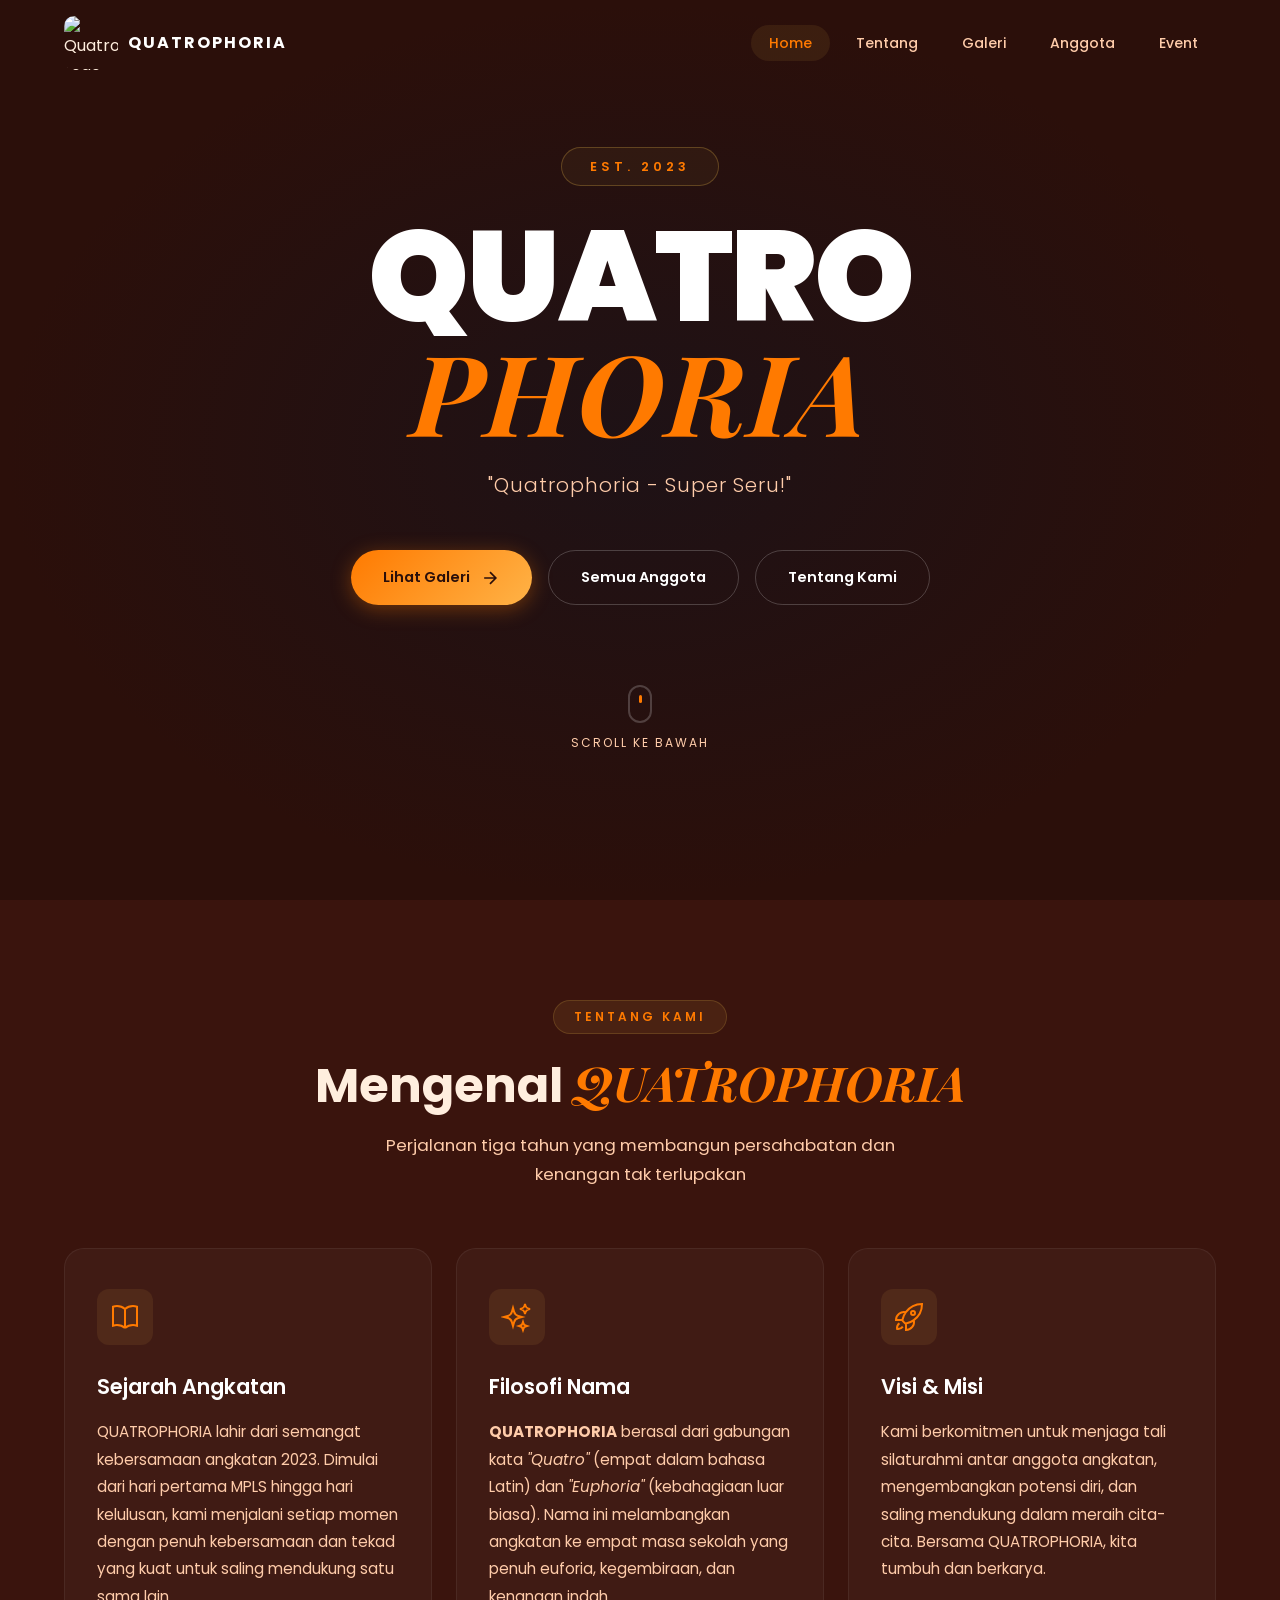
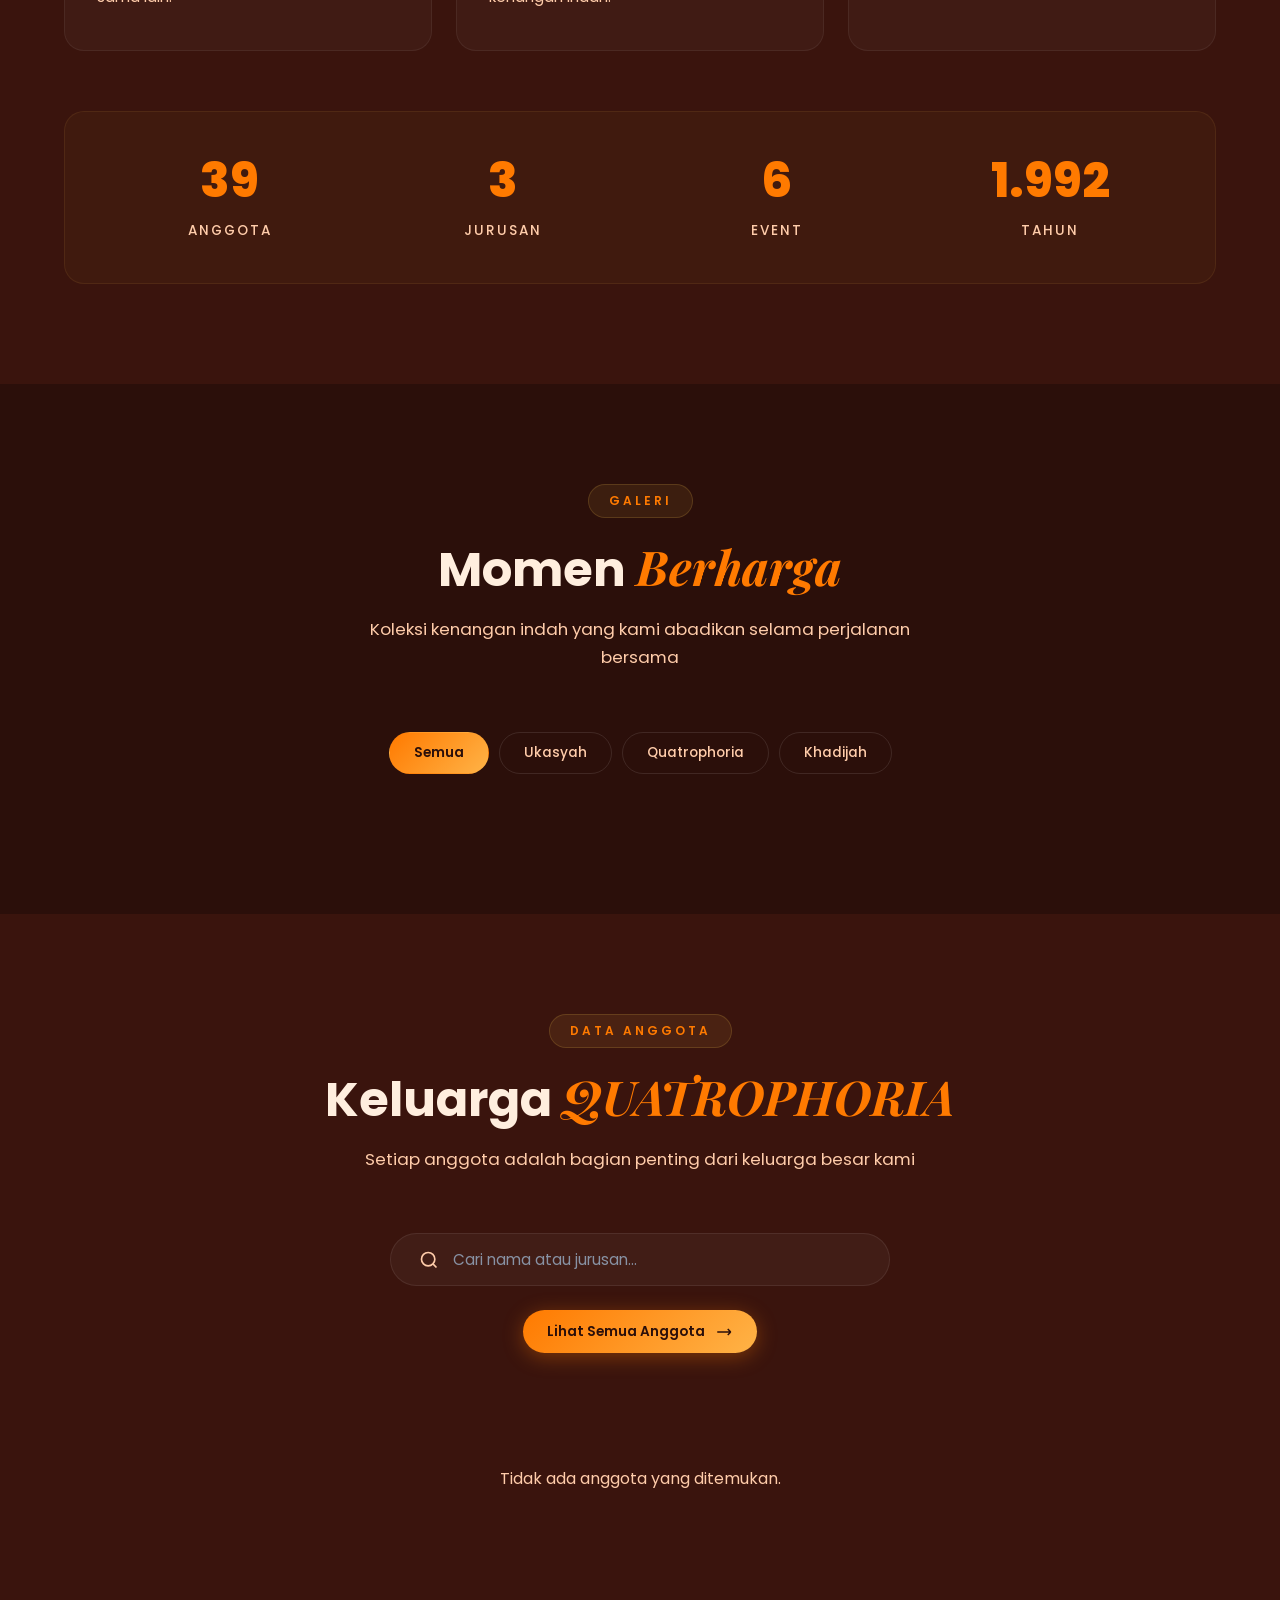
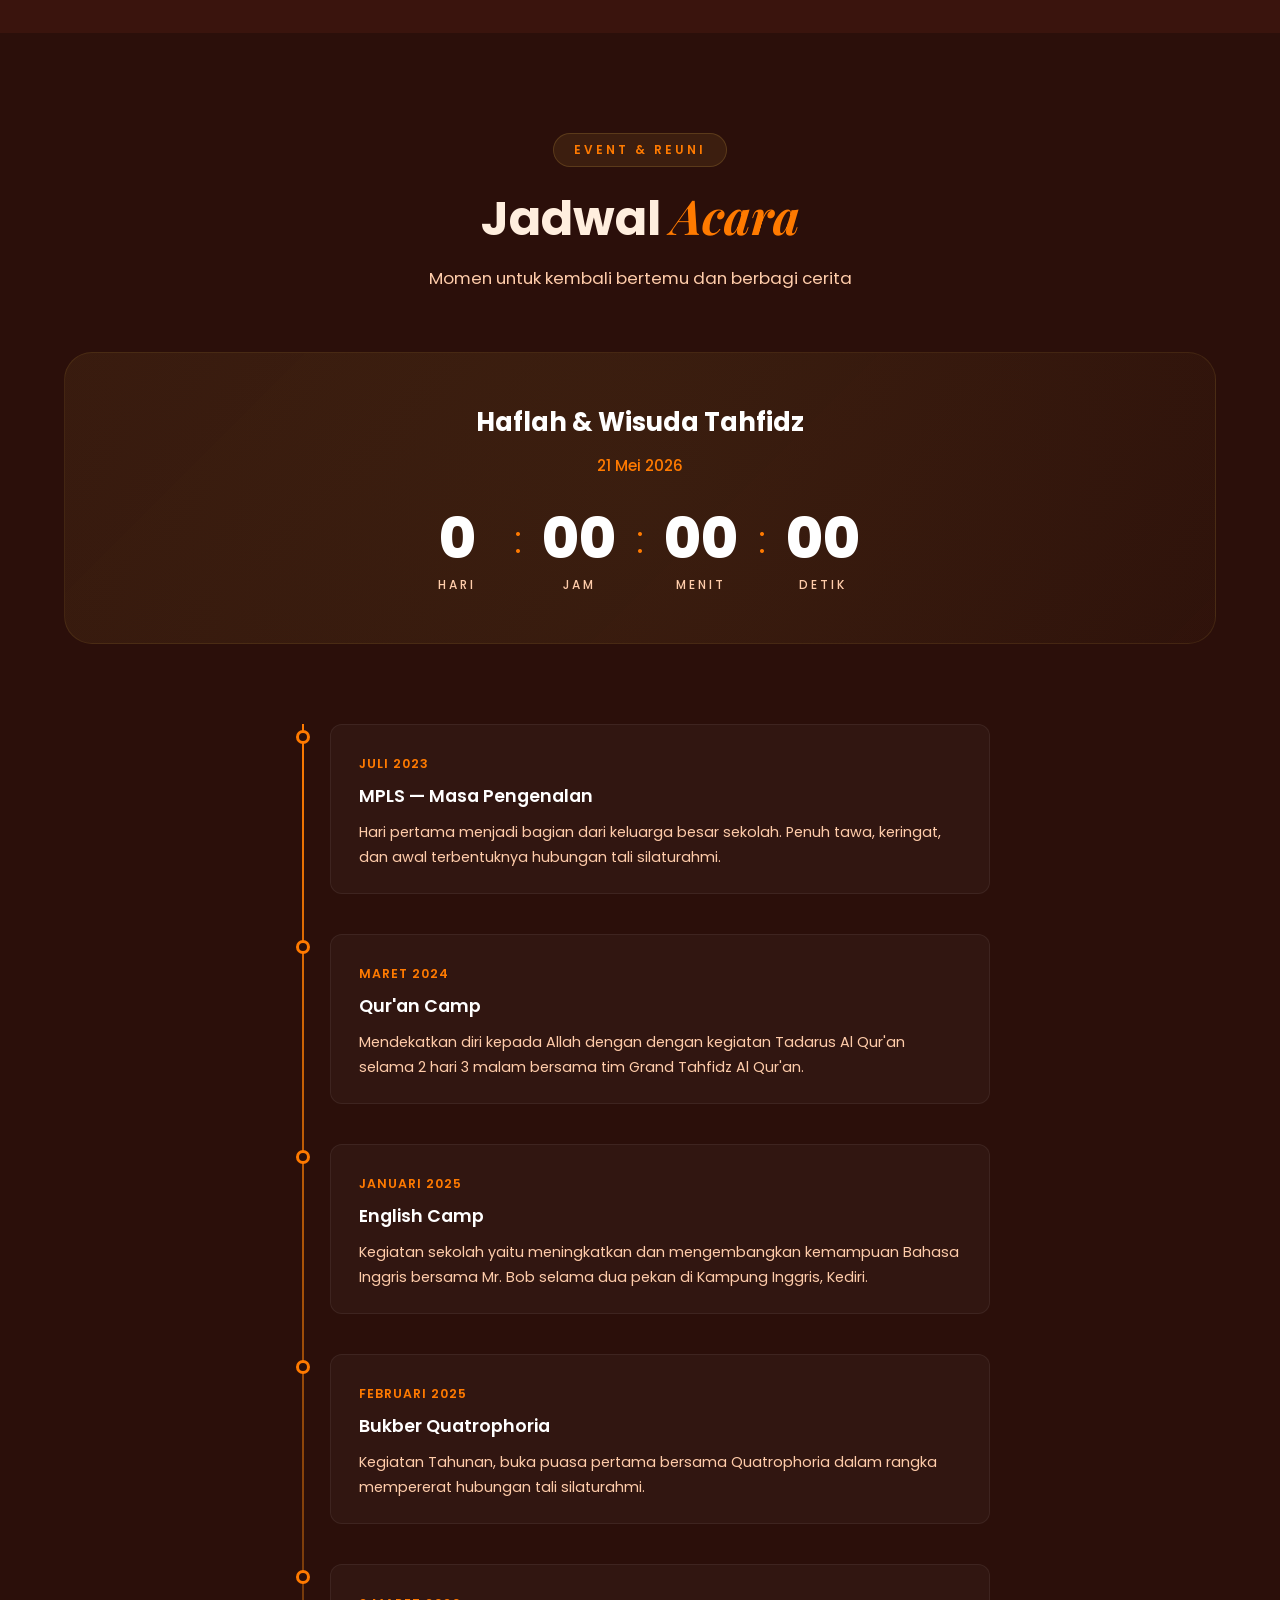
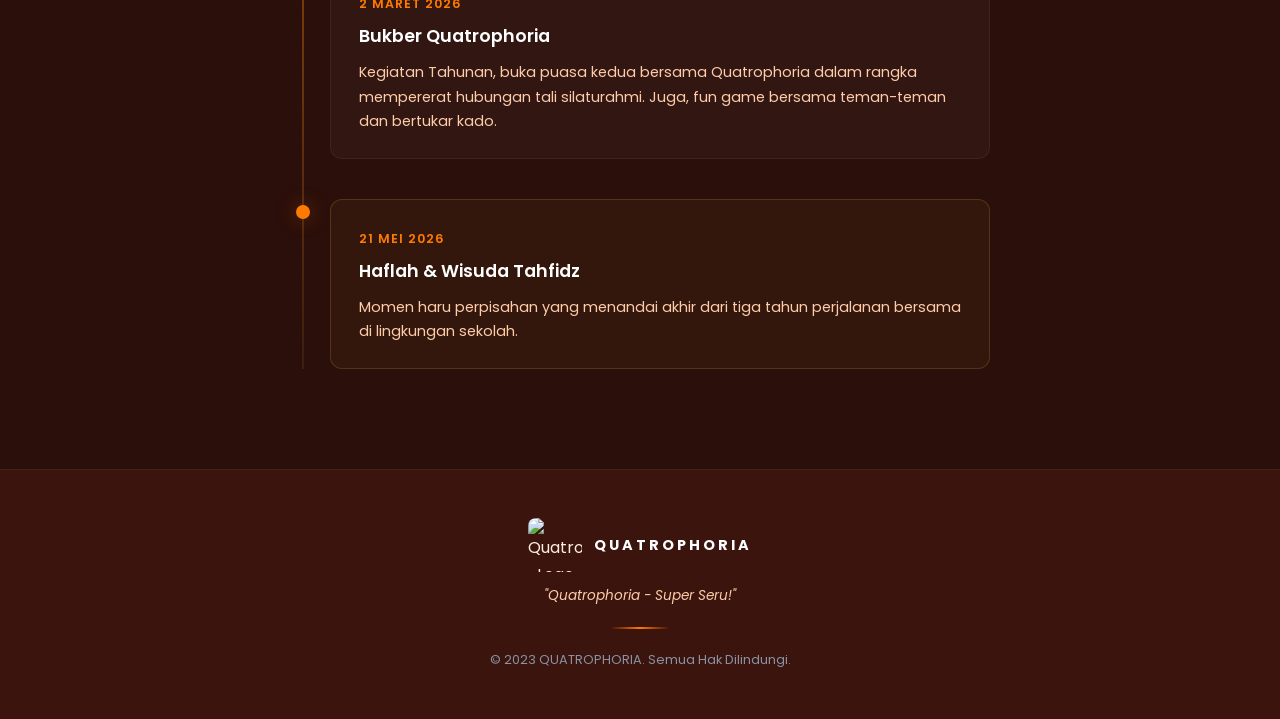
==== commit 31f9380f: "Update" ====
--- a/index.html
+++ b/index.html
@@ -247,7 +247,7 @@
                 <div class="timeline-item animate-on-scroll">
                     <div class="timeline-dot"></div>
                     <div class="timeline-content">
-                        <span class="timeline-date">Agustus 2023</span>
+                        <span class="timeline-date">Juli 2023</span>
                         <h4>MPLS — Masa Pengenalan</h4>
                         <p>Hari pertama menjadi bagian dari keluarga besar sekolah. Penuh tawa, keringat, dan awal
                             terbentuknya hubungan tali silaturahmi.</p>
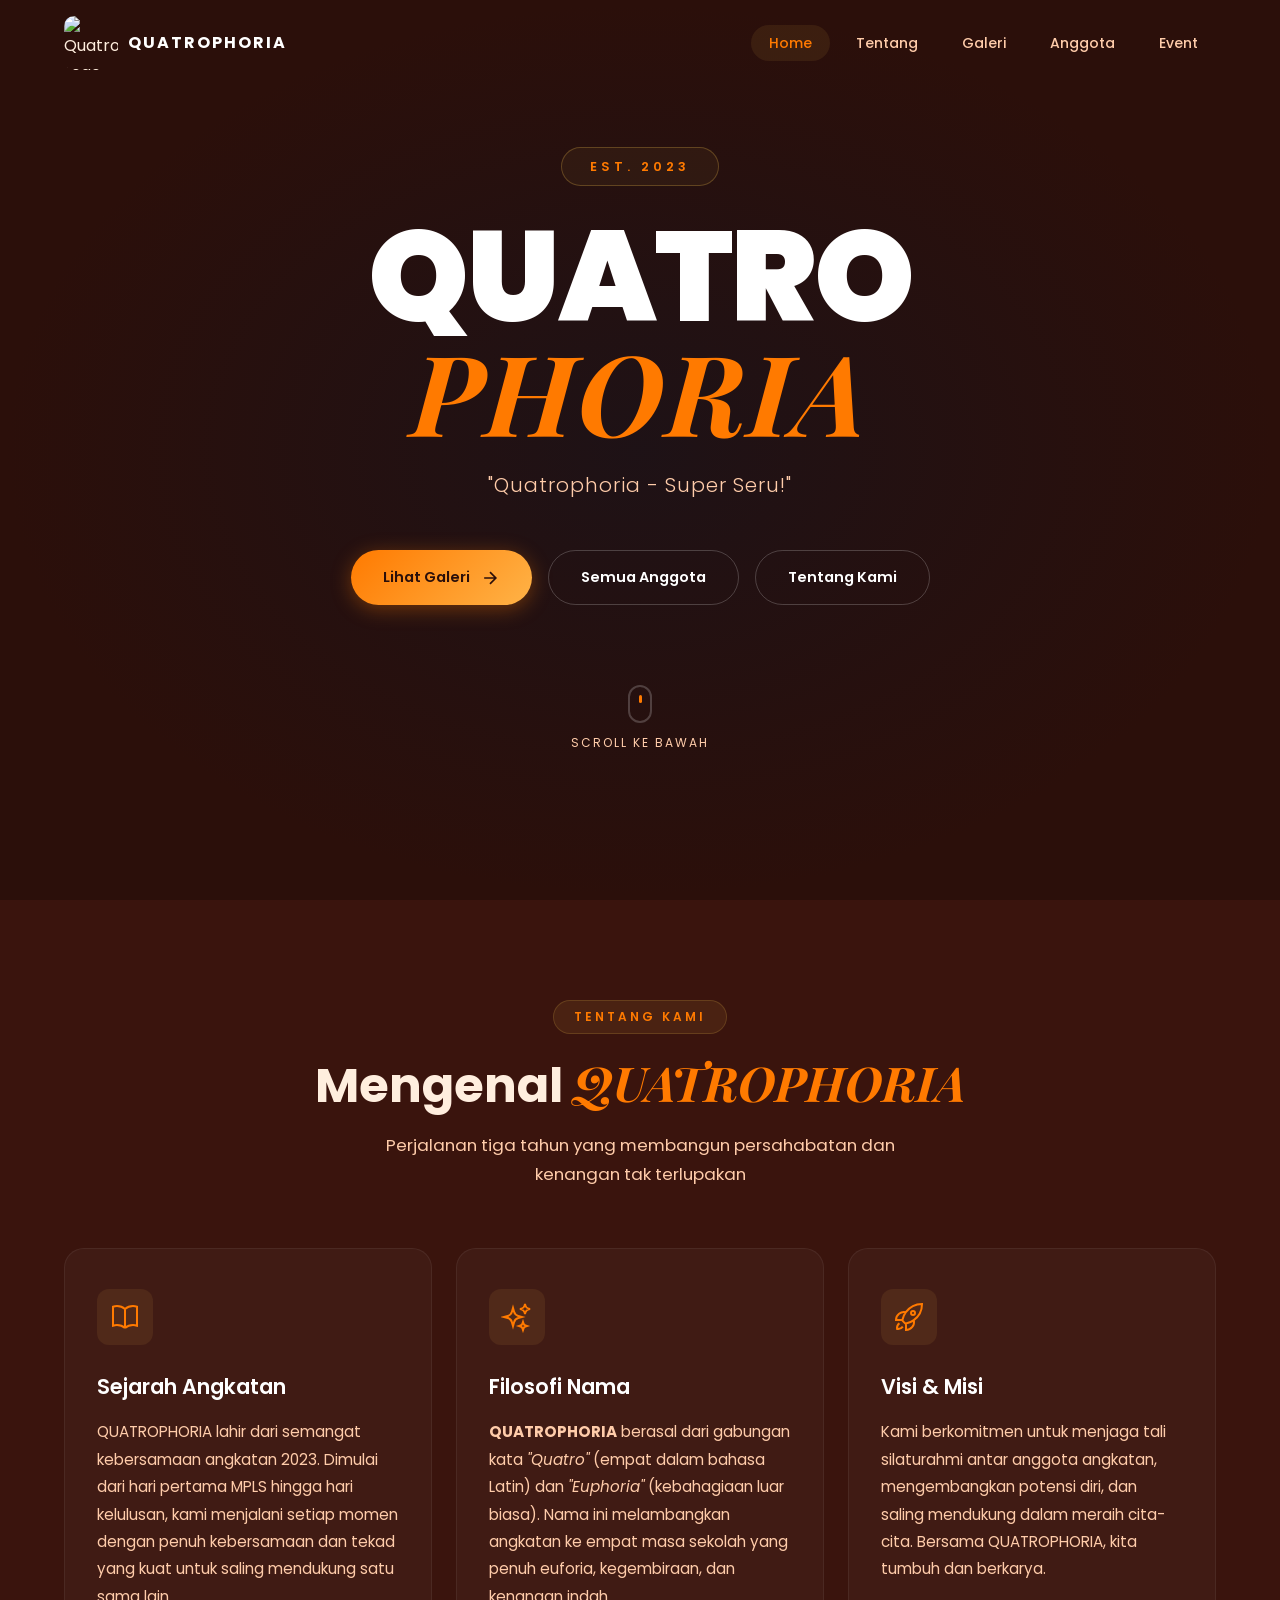
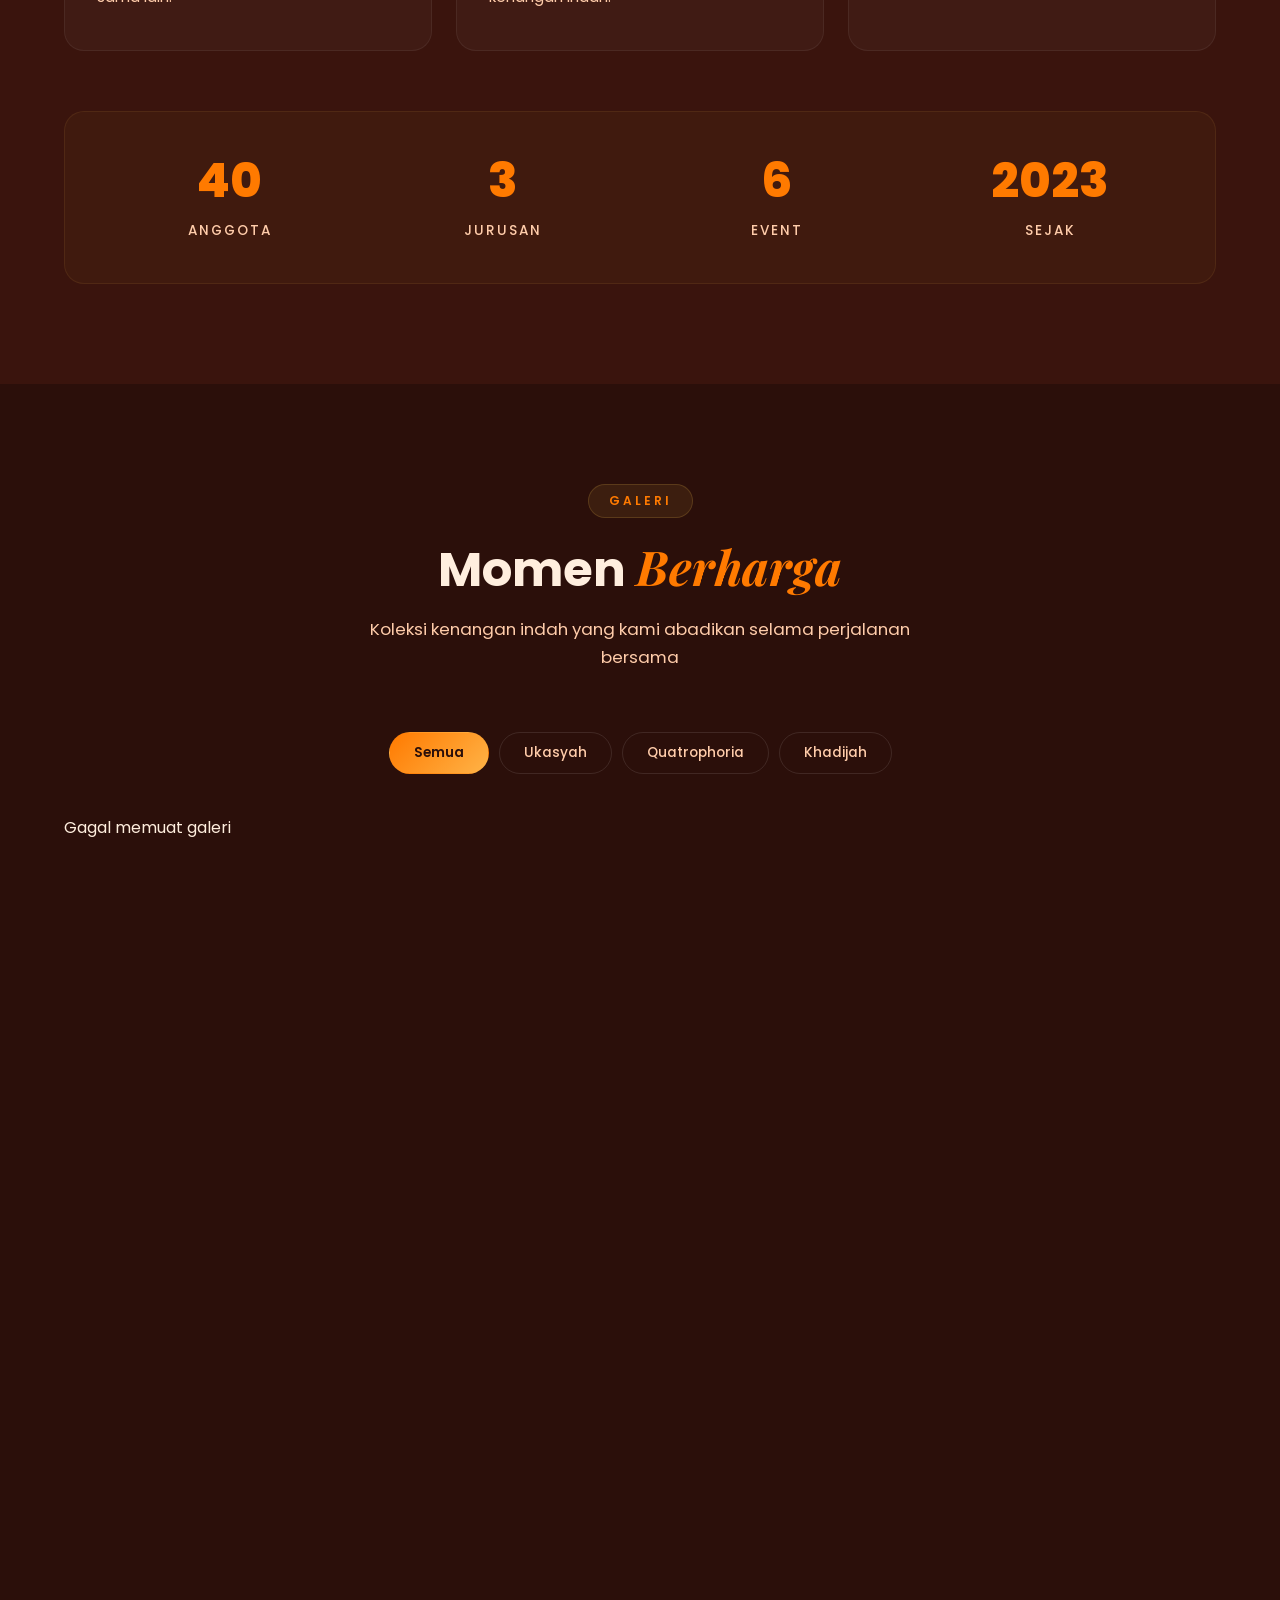
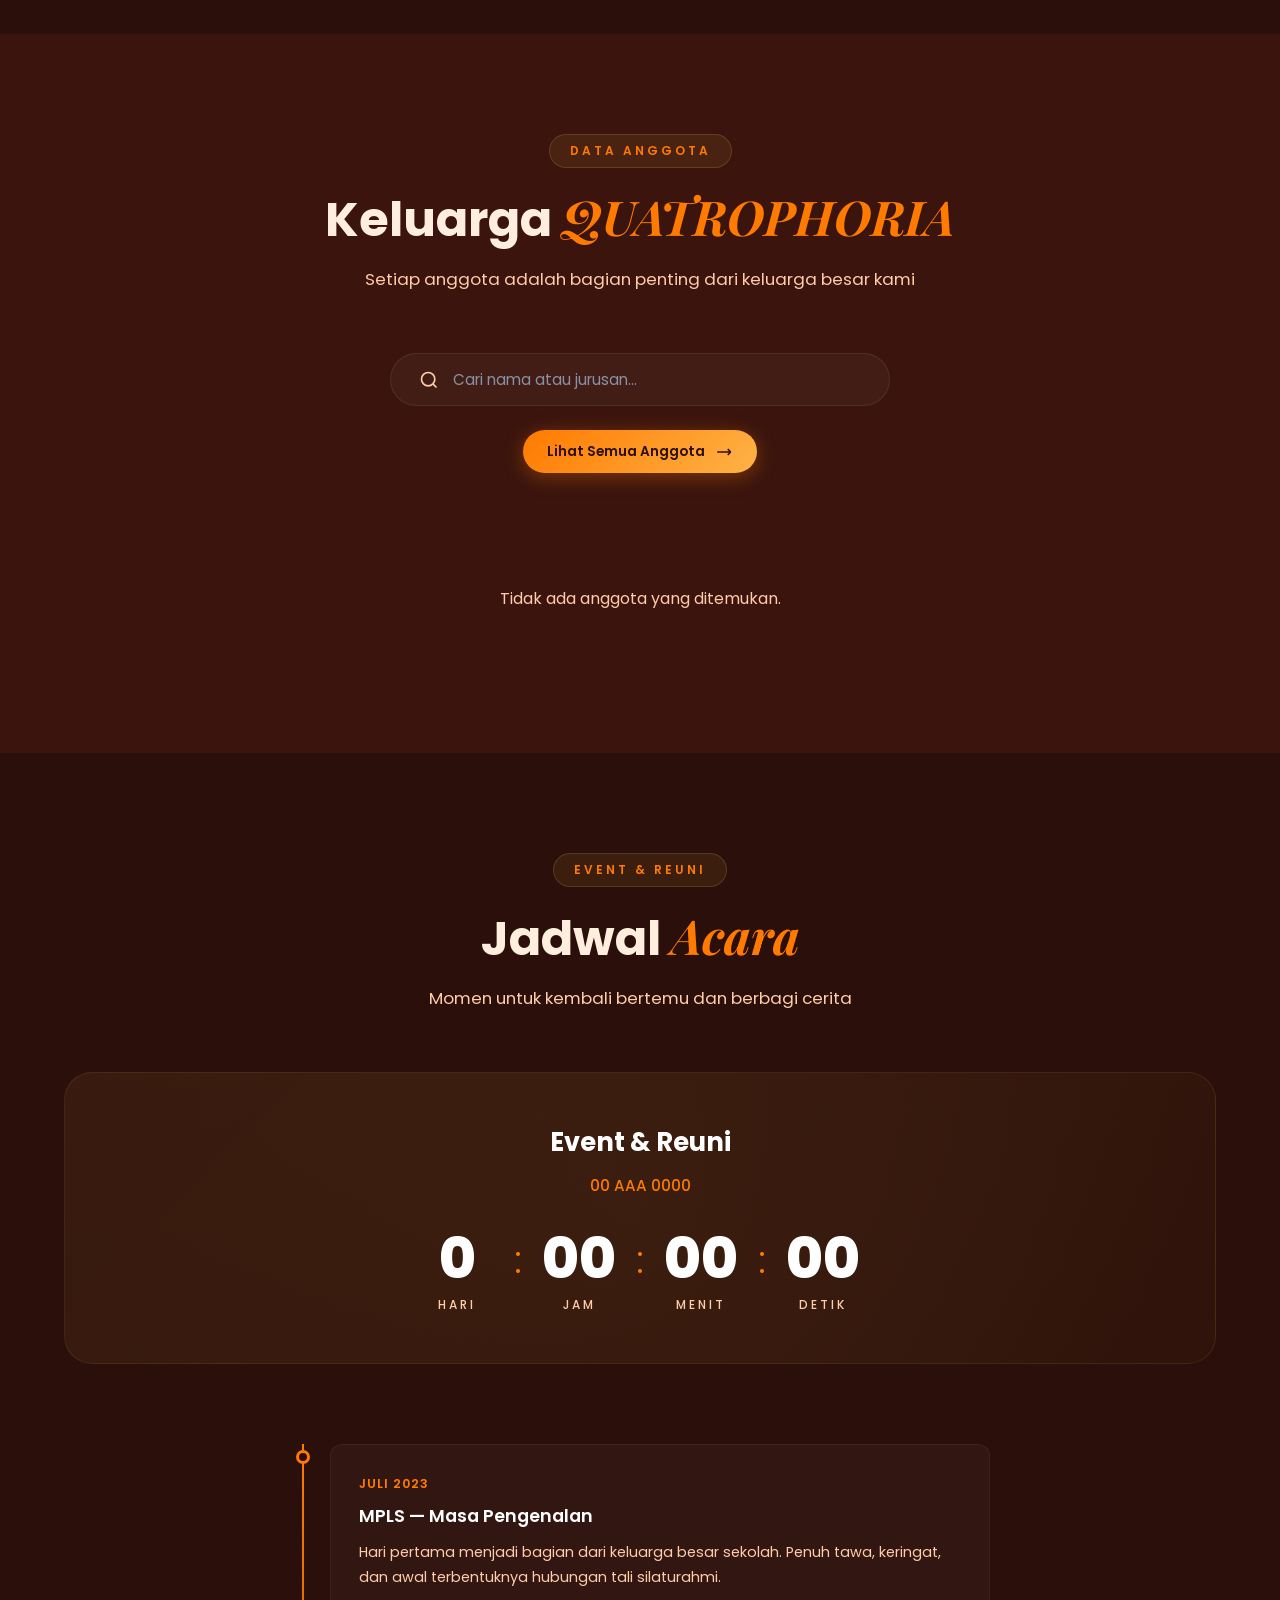
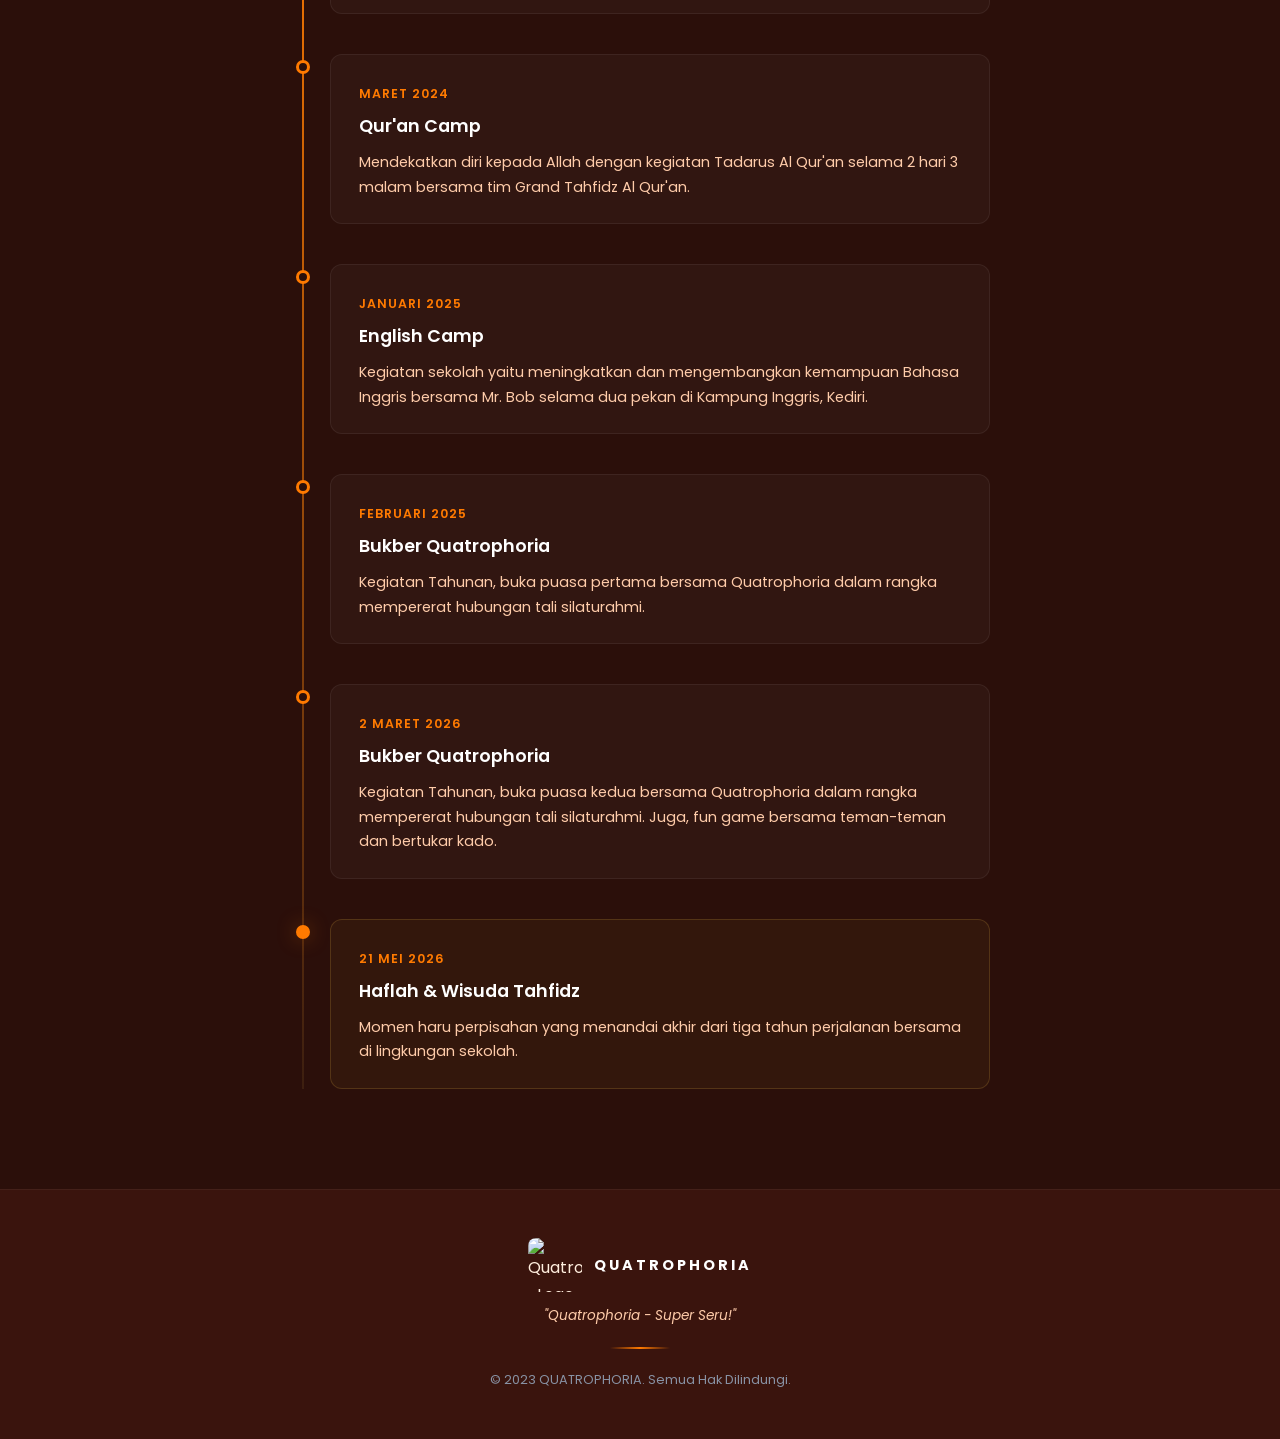
==== commit f66bf583: "update galeri" ====
--- a/index.html
+++ b/index.html
@@ -144,7 +144,7 @@
                 </div>
                 <div class="stat-item">
                     <span class="stat-number" data-target="2023">0</span>
-                    <span class="stat-label">Tahun</span>
+                    <span class="stat-label">Sejak</span>
                 </div>
             </div>
         </div>
@@ -166,8 +166,14 @@
                 <button class="filter-btn" data-filter="khadijah">Khadijah</button>
             </div>
 
-            <div class="galeri-grid">
-                <!-- Gallery photos removed by user request -->
+            <div class="galeri-scroll-container">
+
+                <div class="galeri-grid" id="galeriGrid">
+                    <div class="gallery-loading">
+                        Memuat galeri...
+                    </div>
+                </div>
+
             </div>
         </div>
     </section>
@@ -217,8 +223,8 @@
 
             <!-- Countdown -->
             <div class="countdown-wrapper animate-on-scroll">
-                <h3 class="countdown-title">Haflah & Wisuda Tahfidz</h3>
-                <p class="countdown-date">21 Mei 2026</p>
+                <h3 class="countdown-title">Event & Reuni</h3>
+                <p class="countdown-date">00 AAA 0000</p>
                 <div class="countdown" id="countdown">
                     <div class="countdown-item">
                         <span class="countdown-number" id="days">000</span>
@@ -259,7 +265,7 @@
                     <div class="timeline-content">
                         <span class="timeline-date">Maret 2024</span>
                         <h4>Qur'an Camp</h4>
-                        <p>Mendekatkan diri kepada Allah dengan dengan kegiatan Tadarus Al Qur'an selama 2 hari 3 malam
+                        <p>Mendekatkan diri kepada Allah dengan kegiatan Tadarus Al Qur'an selama 2 hari 3 malam
                             bersama tim Grand Tahfidz Al Qur'an.</p>
                     </div>
                 </div>
@@ -326,6 +332,55 @@
     <!-- PapaParse untuk membaca CSV dari Google Sheets -->
     <script src="https://cdnjs.cloudflare.com/ajax/libs/PapaParse/5.4.1/papaparse.min.js"></script>
     <script src="./js/script.js?=v2"></script>
+    <script src="https://cdn.jsdelivr.net/npm/papaparse@5.5.3/papaparse.min.js"></script>
+
+
+    <!-- ===== GALERI MODAL ===== -->
+
+    <div class="gallery-modal" id="galleryModal">
+        <div class="gallery-modal-content">
+
+            <button class="gallery-close" id="galleryClose">
+                ✕
+            </button>
+
+            <div class="gallery-modal-image">
+
+                <img
+                    id="modalImage"
+                    src=""
+                    alt=""
+                >
+
+            </div>
+
+            <div class="gallery-modal-info">
+
+                <div
+                    class="gallery-category"
+                    id="modalCategory"
+                ></div>
+
+                <h3
+                    class="gallery-title"
+                    id="modalTitle"
+                ></h3>
+
+                <div
+                    class="gallery-date"
+                    id="modalDate"
+                ></div>
+
+                <div
+                    class="gallery-description"
+                    id="modalDescription"
+                ></div>
+
+            </div>
+
+        </div>
+
+    </div>
 </body>
 
 </html>
--- a/css/style.css
+++ b/css/style.css
@@ -570,129 +570,290 @@
     font-weight: 600;
 }
 
-/* Grid used on the specific Anggota page - 3 profiles per row */
-.all-members-grid {
-    display: grid !important;
-    grid-template-columns: repeat(3, 1fr) !important;
-    gap: 20px !important;
-    width: 100% !important;
-    max-width: var(--container-width) !important;
-    margin: 0 auto !important;
-    animation: none !important;
-    transform: none !important;
-}
-
-.all-members-grid .anggota-card {
-    width: 100% !important;
-    flex-shrink: 0 !important;
-}
-
-/* Responsivitas untuk grid anggota */
+/* ===== GALERI GRID ===== */
+
+.galeri-grid {
+    columns: 3 250px;
+    column-gap: 15px;
+    min-height: 300px;
+}
+
 @media (max-width: 992px) {
-    .all-members-grid {
-        grid-template-columns: repeat(2, 1fr) !important;
-    }
-}
-
-@media (max-width: 600px) {
-    .all-members-grid {
-        grid-template-columns: 1fr !important;
-    }
-}
-
-.galeri-grid {
-    display: grid;
-    grid-template-columns: repeat(auto-fill, minmax(280px, 1fr));
-    gap: 20px;
-}
+    .galeri-grid {
+        columns: 3 220px;
+    }
+}
+
+@media (max-width: 768px) {
+    .galeri-grid {
+        columns: 2 180px;
+    }
+}
+
+@media (max-width: 480px) {
+    .galeri-grid {
+        columns: 1;
+    }
+}
+
+/* ===== ITEM ===== */
 
 .galeri-item {
-    border-radius: var(--radius-md);
-    overflow: hidden;
-    cursor: pointer;
-    transition: all var(--transition-smooth);
-    position: relative;
-}
-
-.galeri-item:hover {
-    transform: translateY(-6px) scale(1.02);
-    box-shadow: 0 20px 60px rgba(0, 0, 0, 0.4);
-}
-
-.galeri-item.hidden {
-    display: none;
-}
-
-.galeri-img {
-    width: 100%;
-    aspect-ratio: 4/3;
-    display: flex;
-    align-items: center;
-    justify-content: center;
     position: relative;
     overflow: hidden;
-}
-
-.galeri-img img {
+
+    border-radius: 16px;
+
+    cursor: pointer;
+
+    background: rgba(
+        255,
+        255,
+        255,
+        0.05
+    );
+
+    break-inside: avoid;
+    margin-bottom: 15px;
+}
+
+/* ===== FOTO ===== */
+
+.galeri-item img {
     width: 100%;
-    height: 100%;
-    object-fit: cover;
-    transition: transform var(--transition-smooth);
-}
-
-.galeri-item:hover .galeri-img img {
-    transform: scale(1.1);
-}
-
-.galeri-img::after {
-    content: '';
+    height: auto;
+
+    display: block;
+
+    transition:
+        transform .4s ease;
+}
+
+.galeri-item:hover img {
+    transform: scale(1.03);
+}
+
+/* ===== OVERLAY ===== */
+
+.galeri-overlay {
+
     position: absolute;
+
     inset: 0;
-    background: linear-gradient(to top, rgba(10, 22, 40, 0.8) 0%, transparent 60%);
-}
-
-.galeri-placeholder {
-    color: rgba(255, 255, 255, 0.5);
-    z-index: 1;
-    transition: transform var(--transition-smooth);
-}
-
-.galeri-item:hover .galeri-placeholder {
-    transform: scale(1.15);
-}
-
-.galeri-info {
+
+    background:
+        linear-gradient(
+            to top,
+            rgba(0,0,0,.8),
+            transparent
+        );
+
+    opacity: 0;
+
+    transition: .3s;
+
+    display: flex;
+
+    align-items: end;
+
+    padding: 15px;
+}
+
+.galeri-item:hover .galeri-overlay {
+    opacity: 1;
+}
+
+.galeri-title {
+
+    color: white;
+
+    font-size: .9rem;
+
+    font-weight: 600;
+}
+
+/* ===== MODAL ===== */
+
+.gallery-modal {
+
+    position: fixed;
+
+    inset: 0;
+
+    background: rgba(0,0,0,.85);
+
+    display: flex;
+
+    align-items: center;
+
+    justify-content: center;
+
+    padding: 20px;
+
+    z-index: 9999;
+
+    opacity: 0;
+
+    visibility: hidden;
+
+    transition: .3s;
+}
+
+.gallery-modal.show {
+
+    opacity: 1;
+
+    visibility: visible;
+}
+
+.gallery-modal-content {
+
+    width: 100%;
+    max-width: 1100px;
+
+    max-height: 90vh;
+
+    overflow: hidden;
+
+    border-radius: 20px;
+
+    background: var(--card-bg);
+
+    display: grid;
+
+    grid-template-columns: 2fr 1fr;
+}
+
+.gallery-modal-image {
+
+    background: #000;
+
+    display: flex;
+
+    align-items: center;
+
+    justify-content: center;
+}
+
+.gallery-modal-image img {
+
+    max-width: 100%;
+
+    max-height: 90vh;
+
+    object-fit: contain;
+}
+
+.gallery-modal-info {
+
+    padding: 30px;
+
+    overflow-y: auto;
+}
+
+.gallery-category {
+
+    color: var(--gold);
+
+    font-size: .8rem;
+
+    font-weight: 700;
+
+    letter-spacing: 2px;
+
+    margin-bottom: 12px;
+
+    text-transform: uppercase;
+}
+
+.gallery-title {
+
+    margin-bottom: 15px;
+
+    color: white;
+}
+
+.gallery-date {
+
+    margin-bottom: 20px;
+
+    color: var(--text-secondary);
+
+    font-size: .9rem;
+}
+
+.gallery-description {
+
+    color: var(--text-secondary);
+
+    line-height: 1.8;
+}
+
+.gallery-close {
+
     position: absolute;
-    bottom: 0;
+
+    top: 20px;
+
+    right: 20px;
+
+    width: 45px;
+
+    height: 45px;
+
+    border: none;
+
+    border-radius: 50%;
+
+    cursor: pointer;
+
+    font-size: 1.2rem;
+
+    z-index: 10000;
+}
+
+@media (max-width: 768px) {
+
+    .gallery-modal-content {
+
+        grid-template-columns: 1fr;
+
+        max-height: 95vh;
+    }
+
+    .gallery-modal-image {
+
+        max-height: 50vh;
+    }
+
+}
+/* ===== GALLERY SCROLL ===== */
+.galeri-scroll-container {
+    position: relative;
+
+    height: 80vh;
+
+    overflow: hidden;
+}
+
+.galeri-scroll-container::before,
+.galeri-scroll-container::after {
+
+    content: "";
+
+    position: absolute;
+
     left: 0;
-    right: 0;
-    padding: 20px;
-    z-index: 2;
-    transform: translateY(8px);
-    opacity: 0;
-    transition: all var(--transition-smooth);
-}
-
-.galeri-item:hover .galeri-info {
-    transform: translateY(0);
-    opacity: 1;
-}
-
-.galeri-tag {
-    display: inline-block;
-    font-size: 0.7rem;
-    font-weight: 600;
-    letter-spacing: 2px;
-    text-transform: uppercase;
-    color: var(--gold);
-    margin-bottom: 6px;
-}
-
-.galeri-info h4 {
-    font-size: 1rem;
-    font-weight: 600;
-    color: var(--white);
-}
+
+    width: 100%;
+
+    height: 100px;
+
+    z-index: 10;
+
+    pointer-events: none;
+}
+
 
 /* ===== DATA ANGGOTA ===== */
 .anggota {
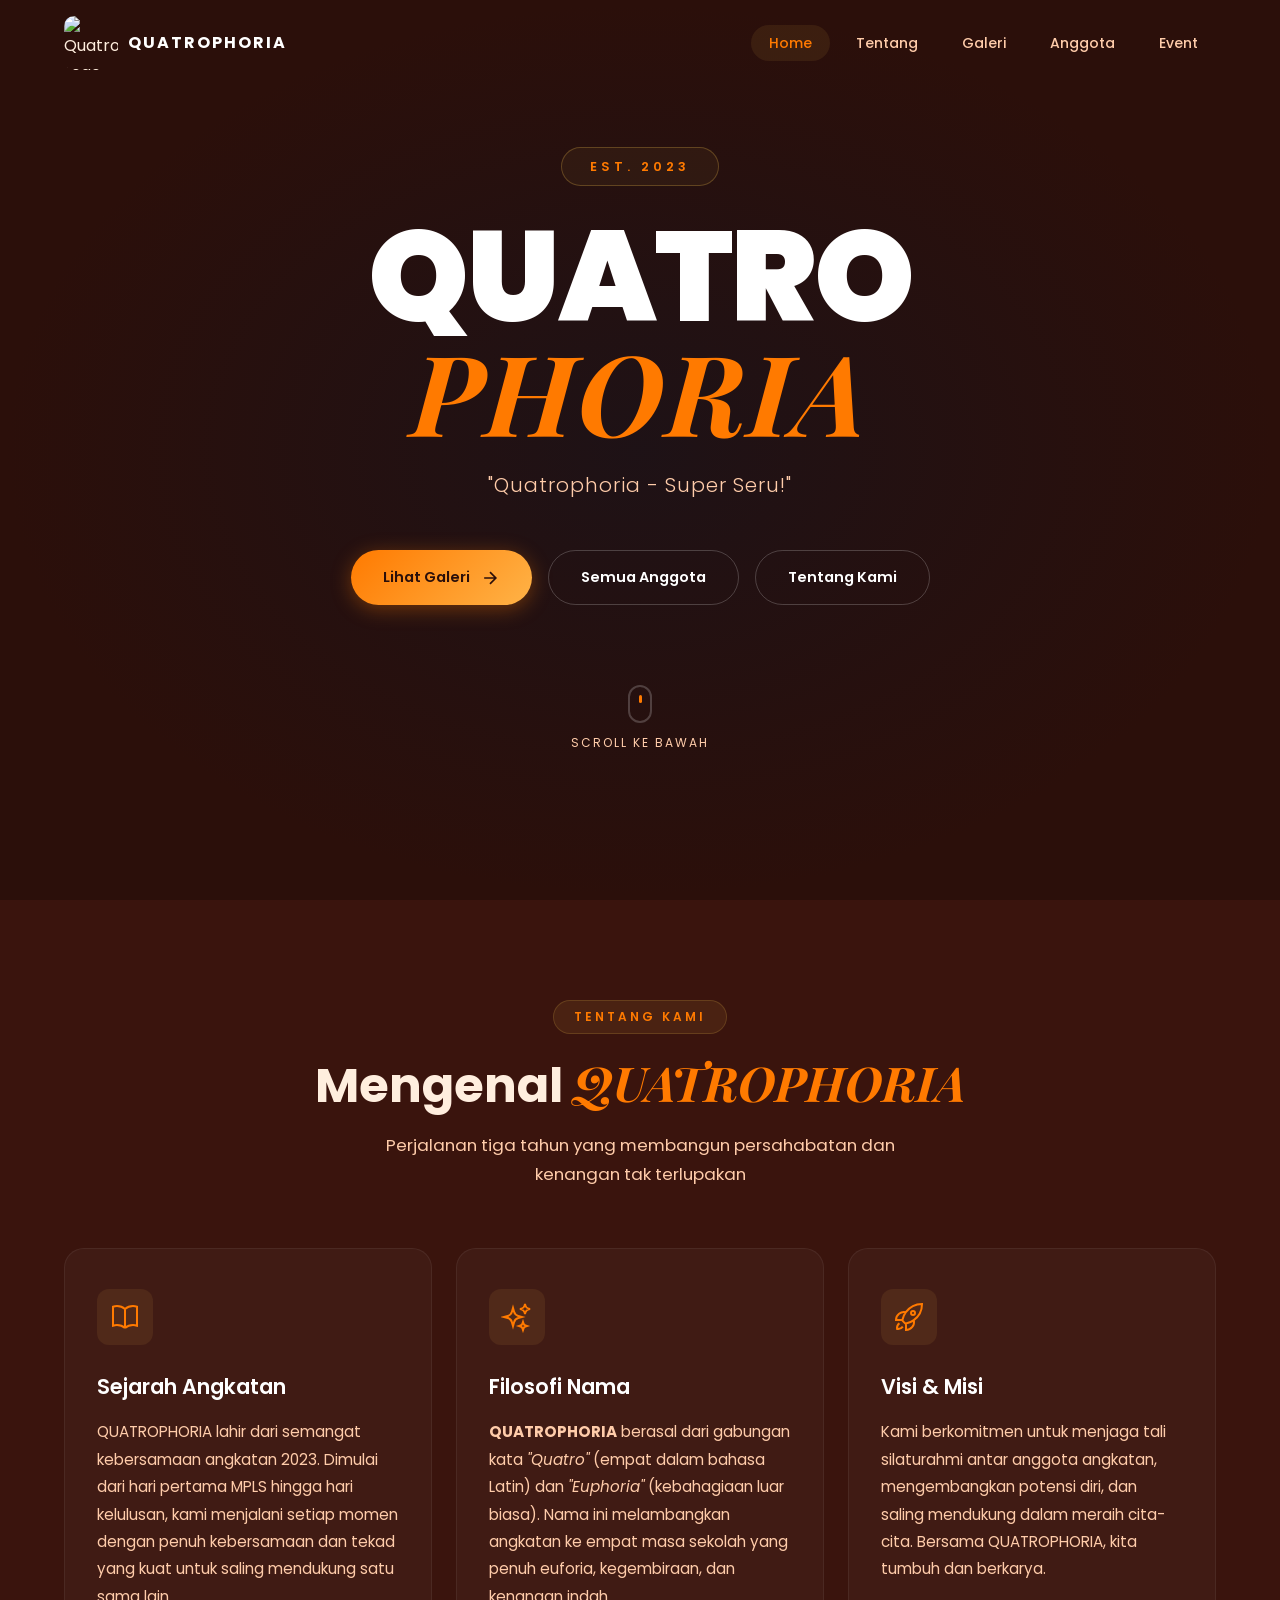
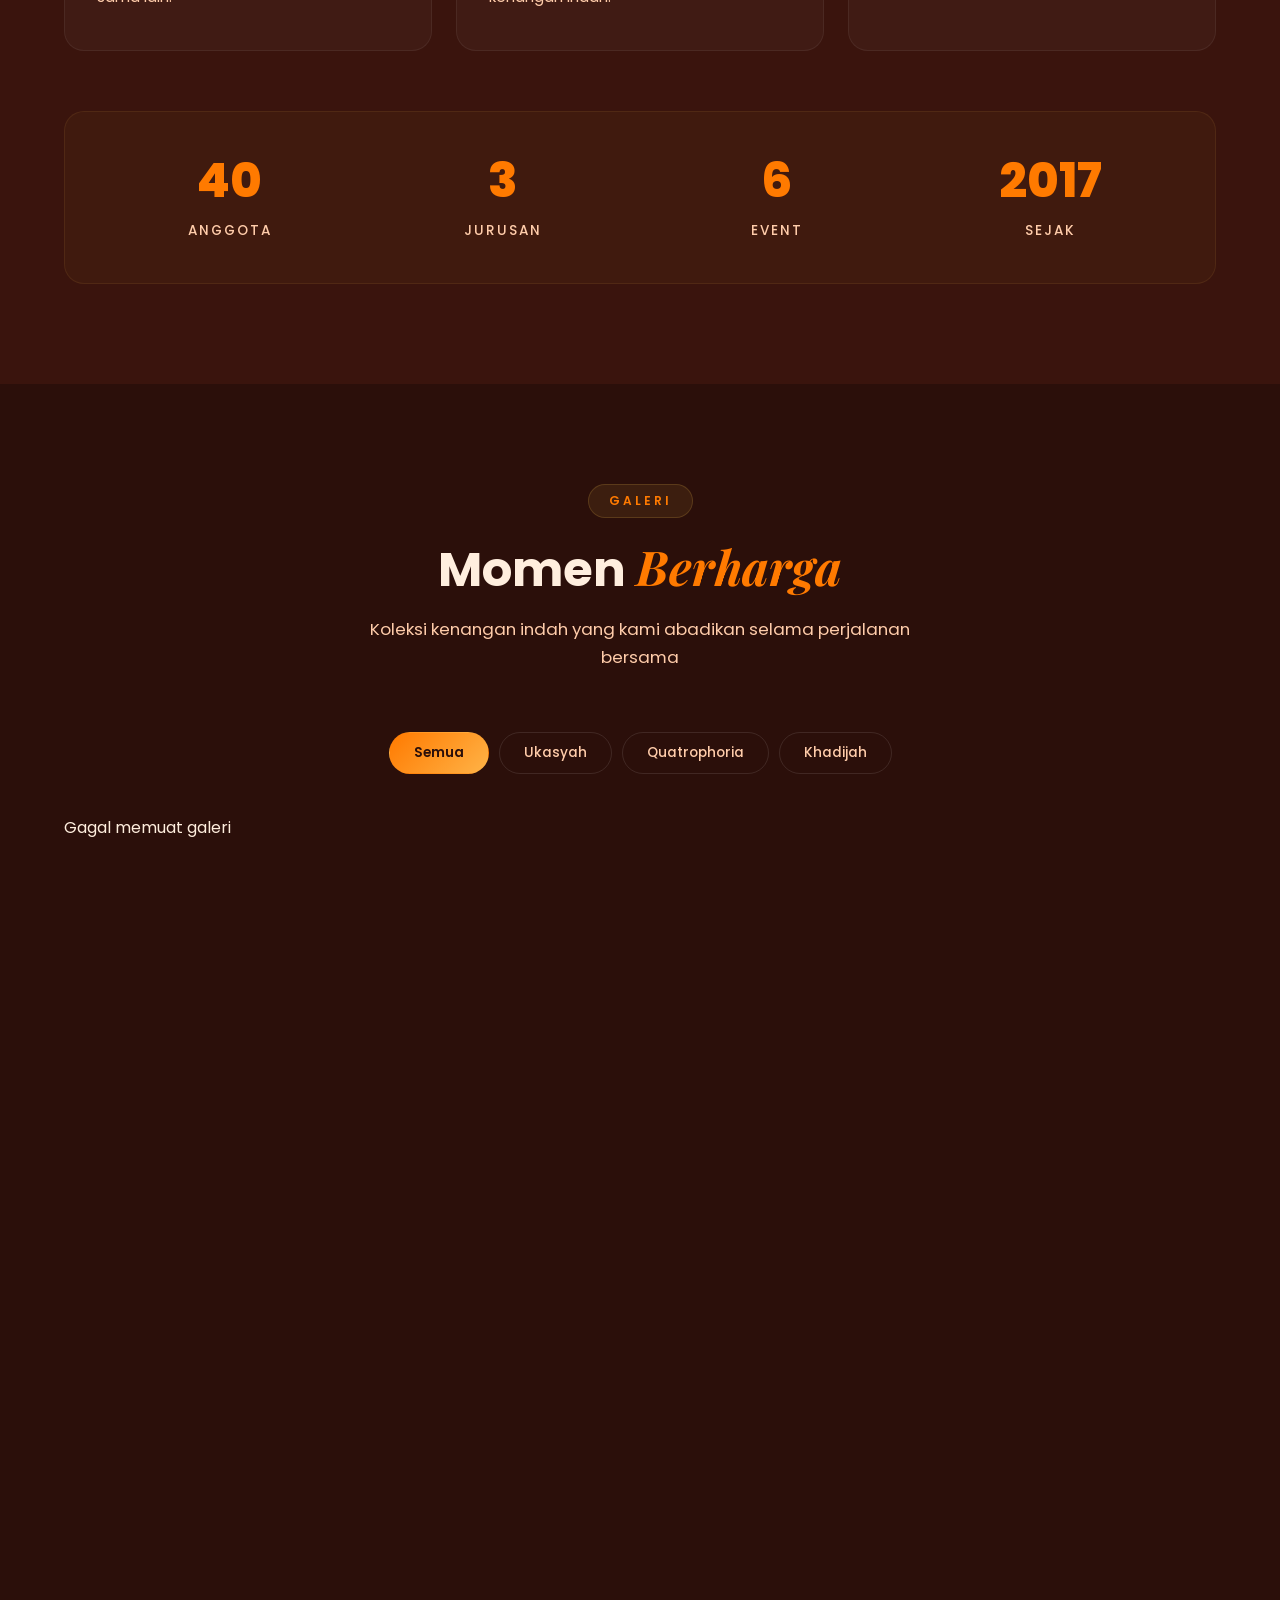
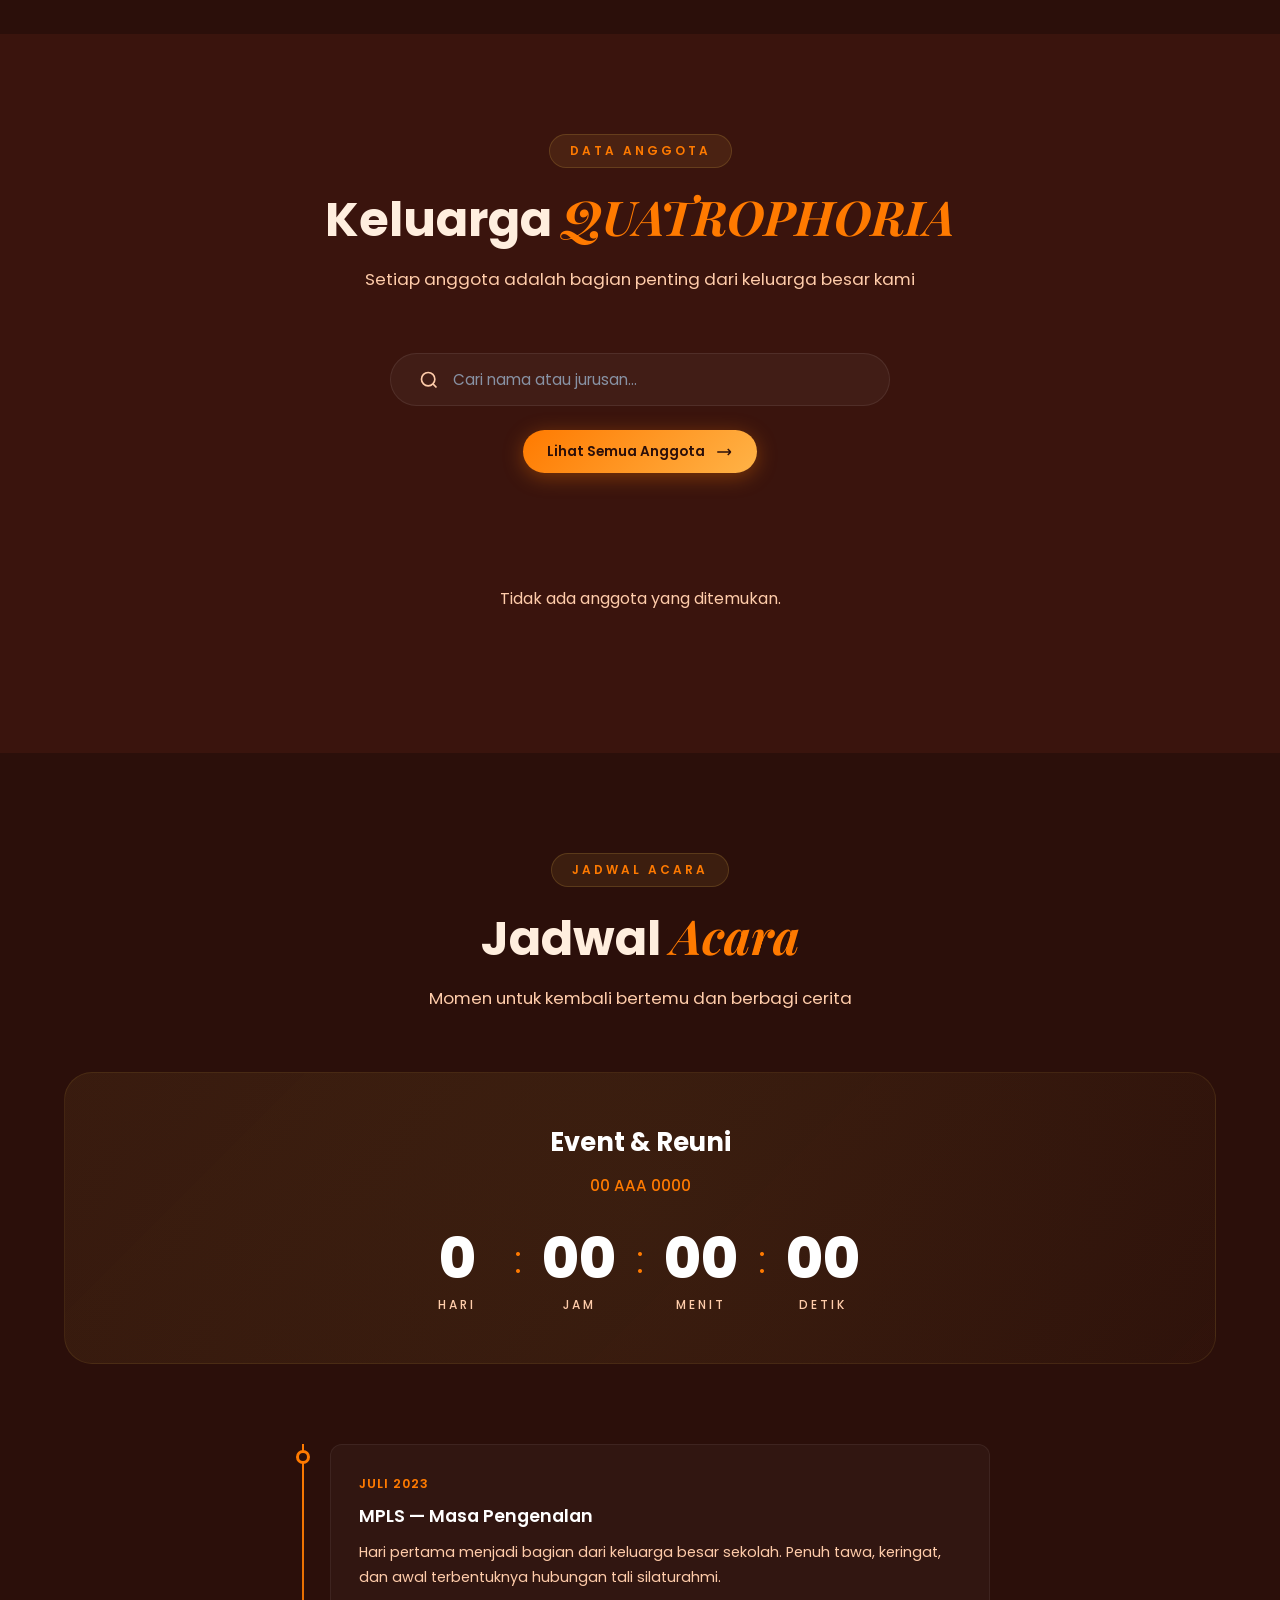
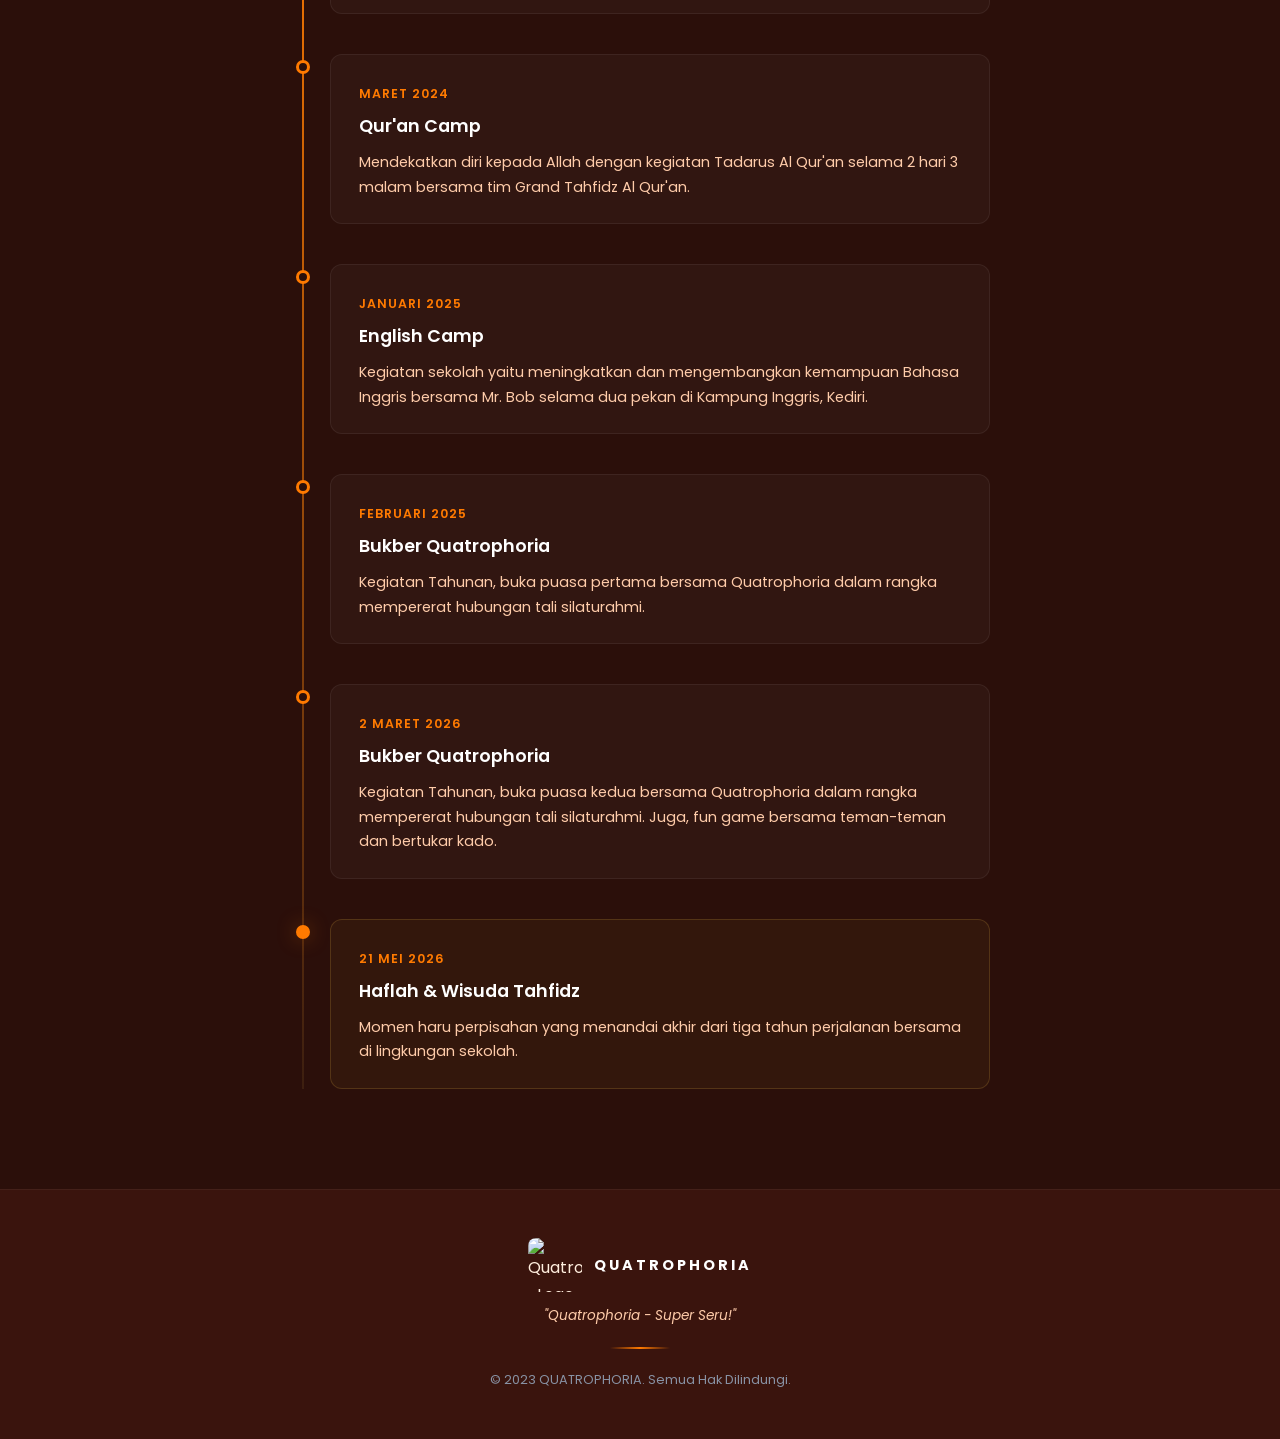
==== commit 86900eaf: "update event" ====
--- a/index.html
+++ b/index.html
@@ -216,7 +216,7 @@
     <section id="event" class="section event">
         <div class="container">
             <div class="section-header animate-on-scroll">
-                <span class="section-tag">Event & Reuni</span>
+                <span class="section-tag">Jadwal Acara</span>
                 <h2 class="section-title">Jadwal <span class="text-accent">Acara</span></h2>
                 <p class="section-subtitle">Momen untuk kembali bertemu dan berbagi cerita</p>
             </div>
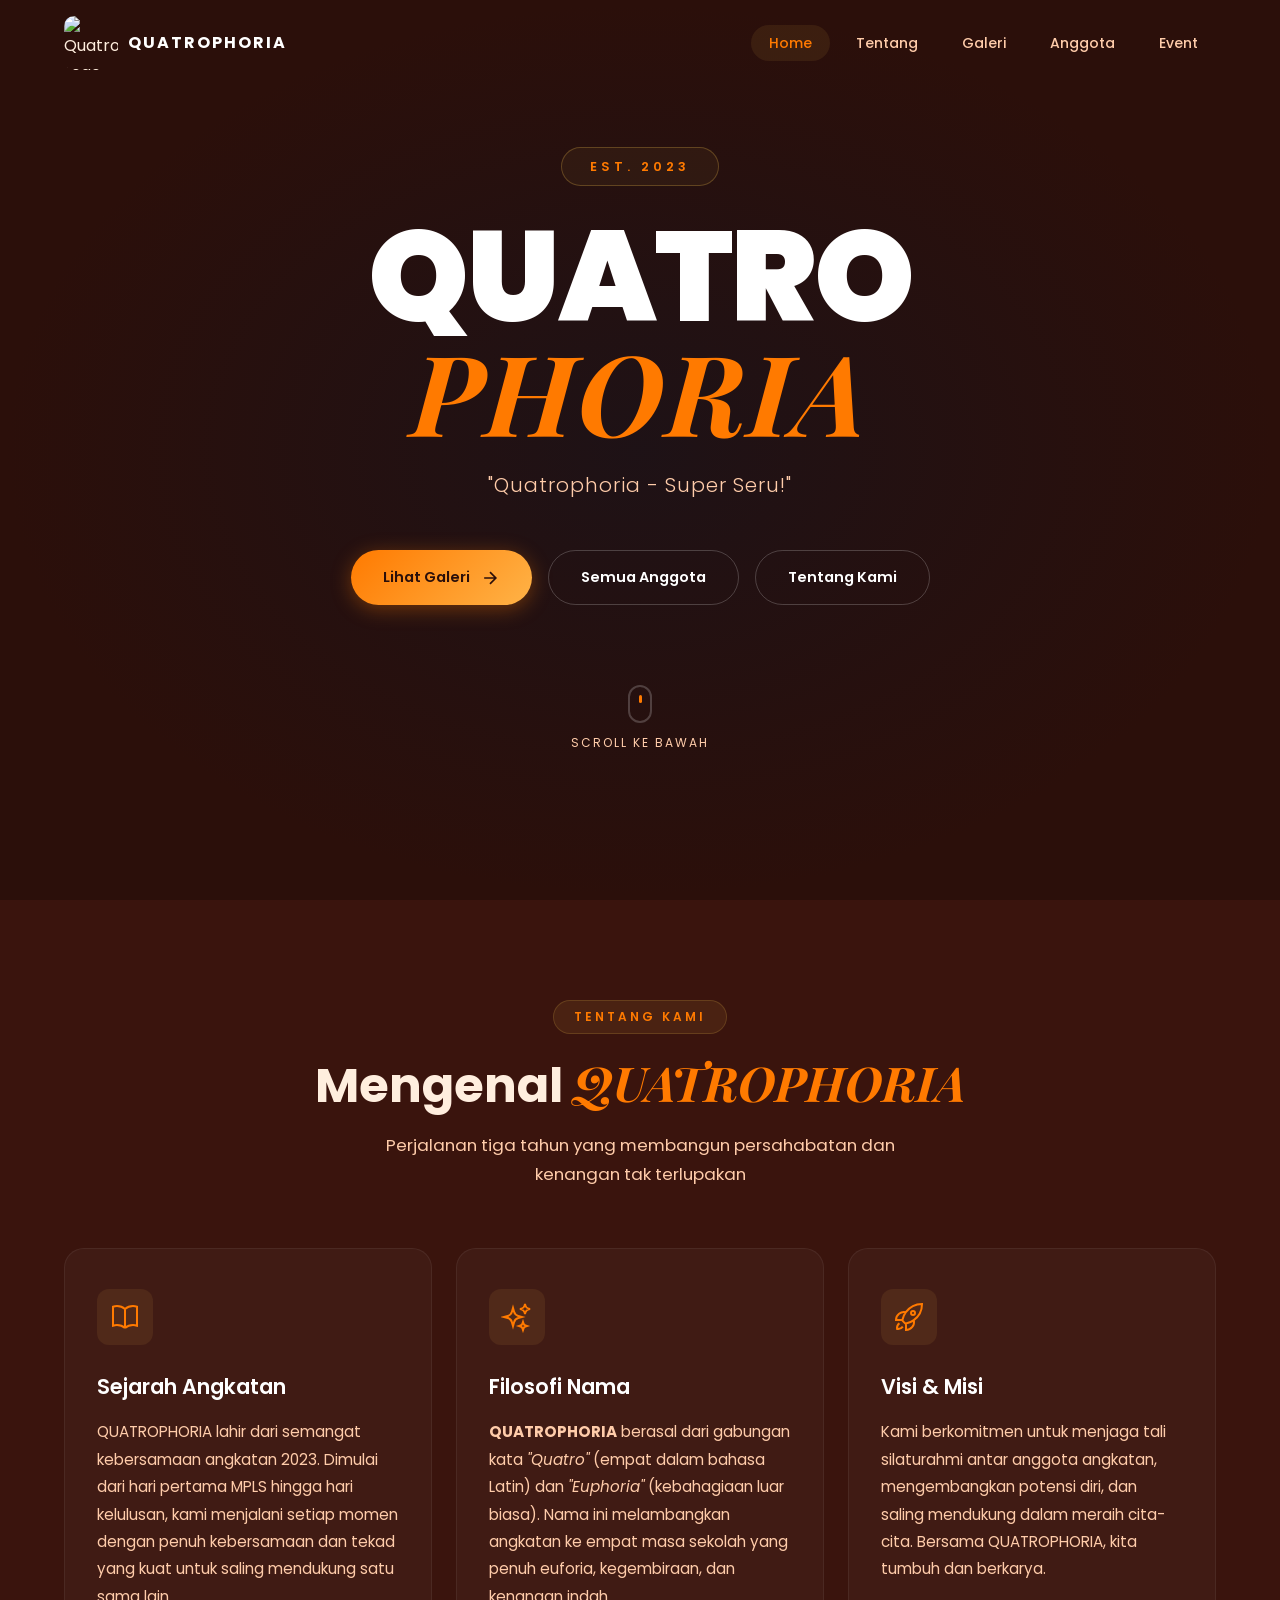
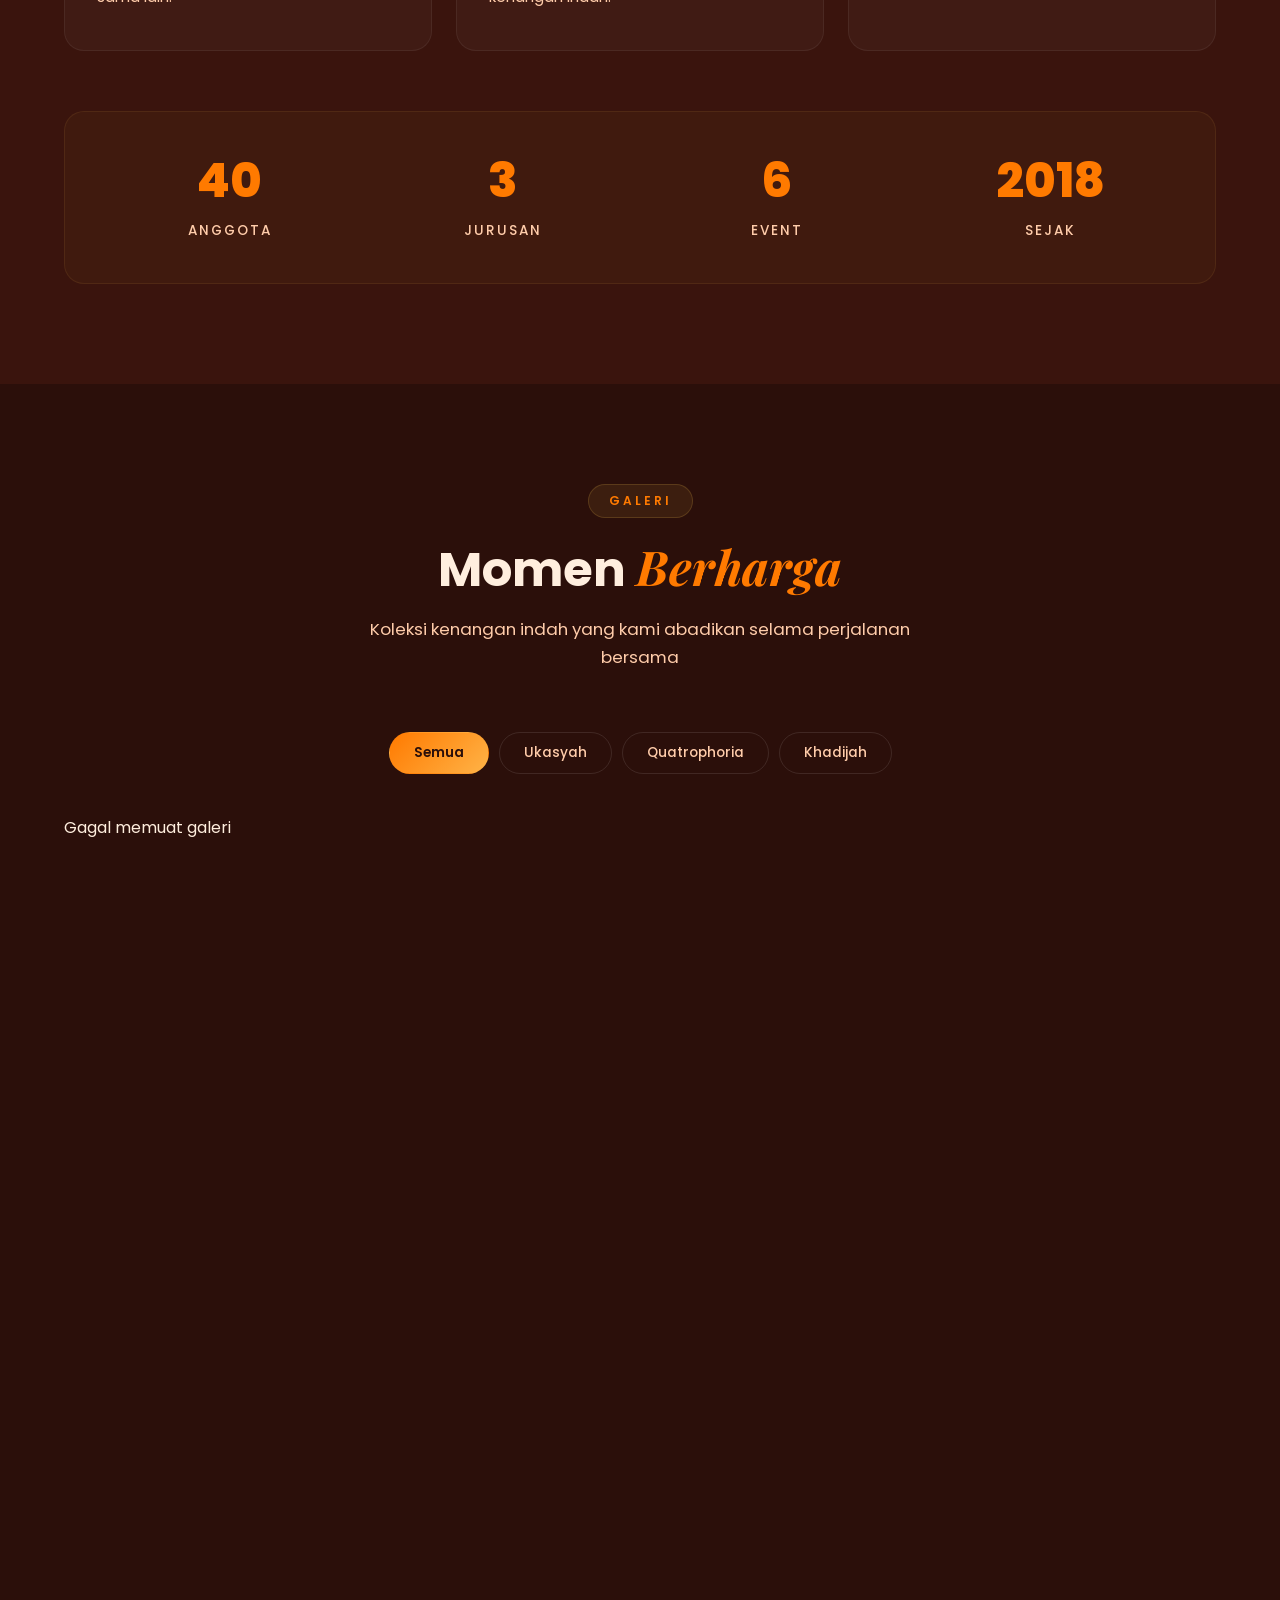
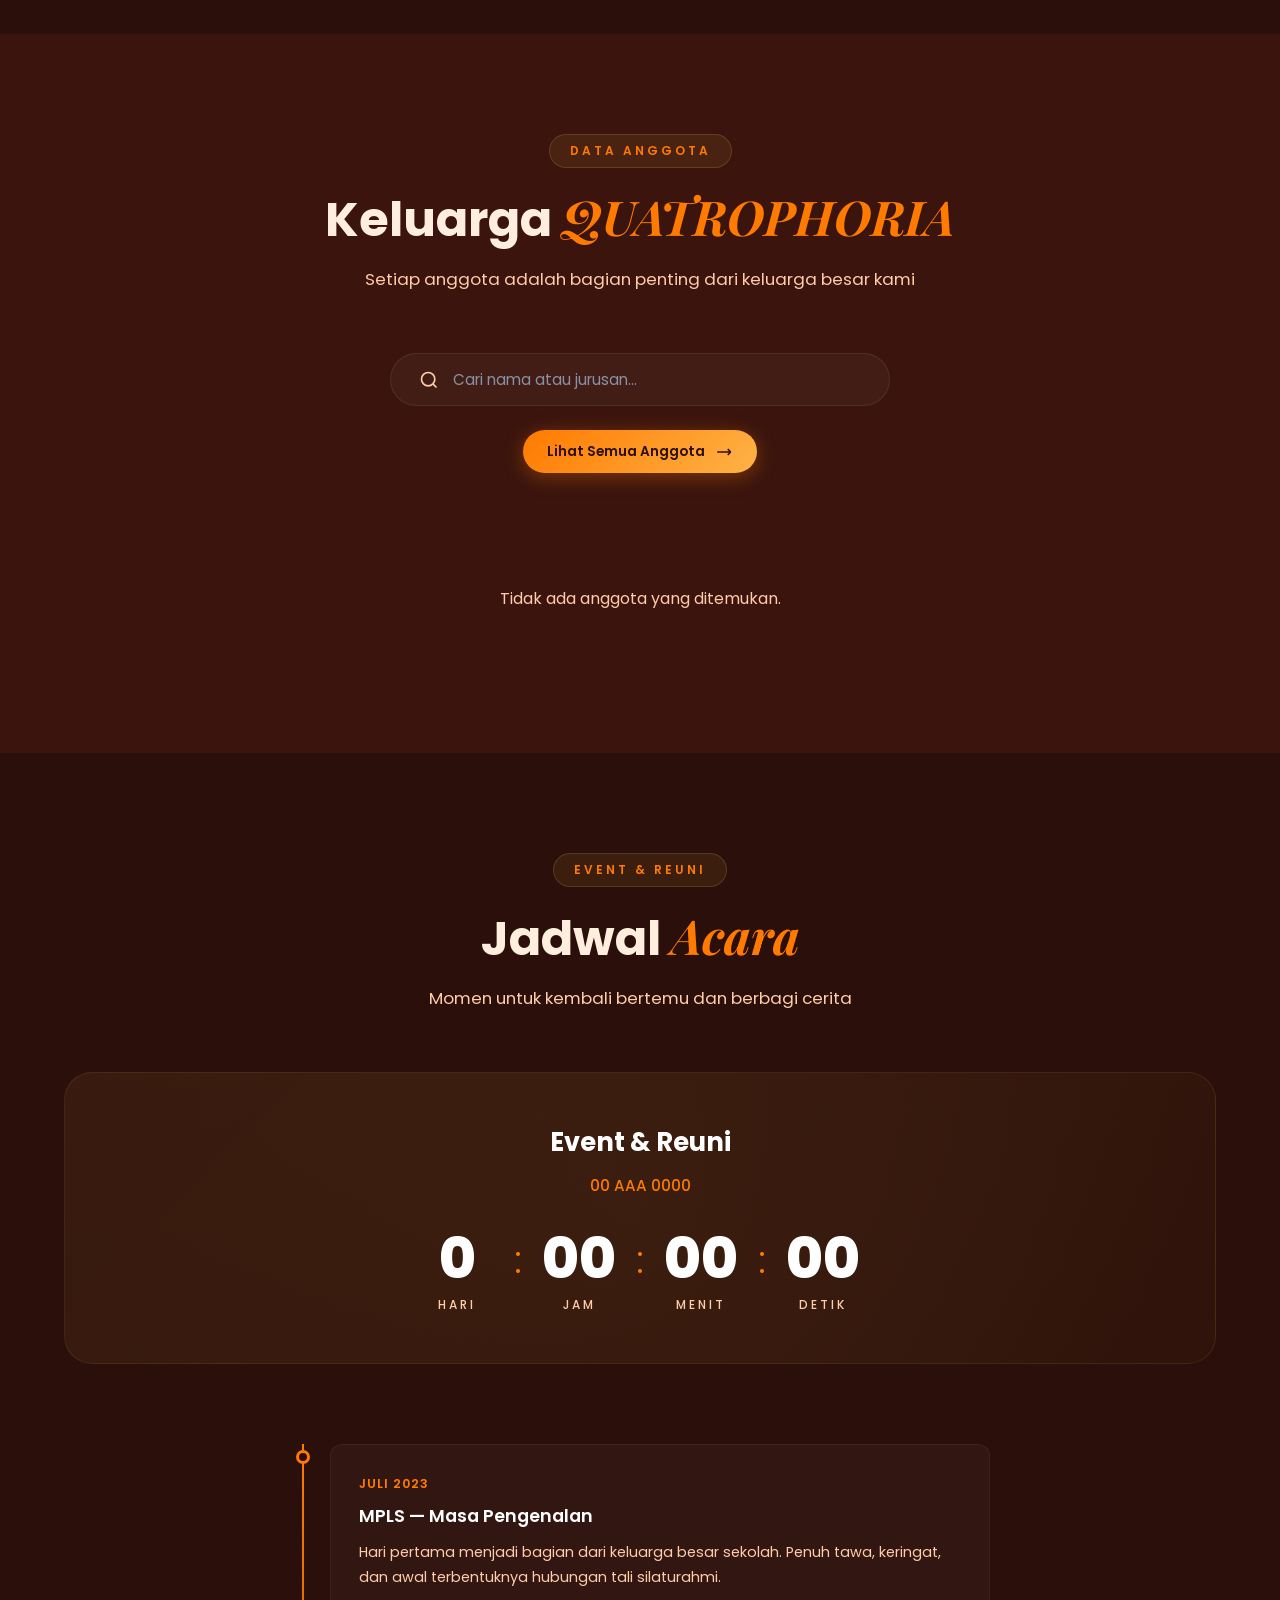
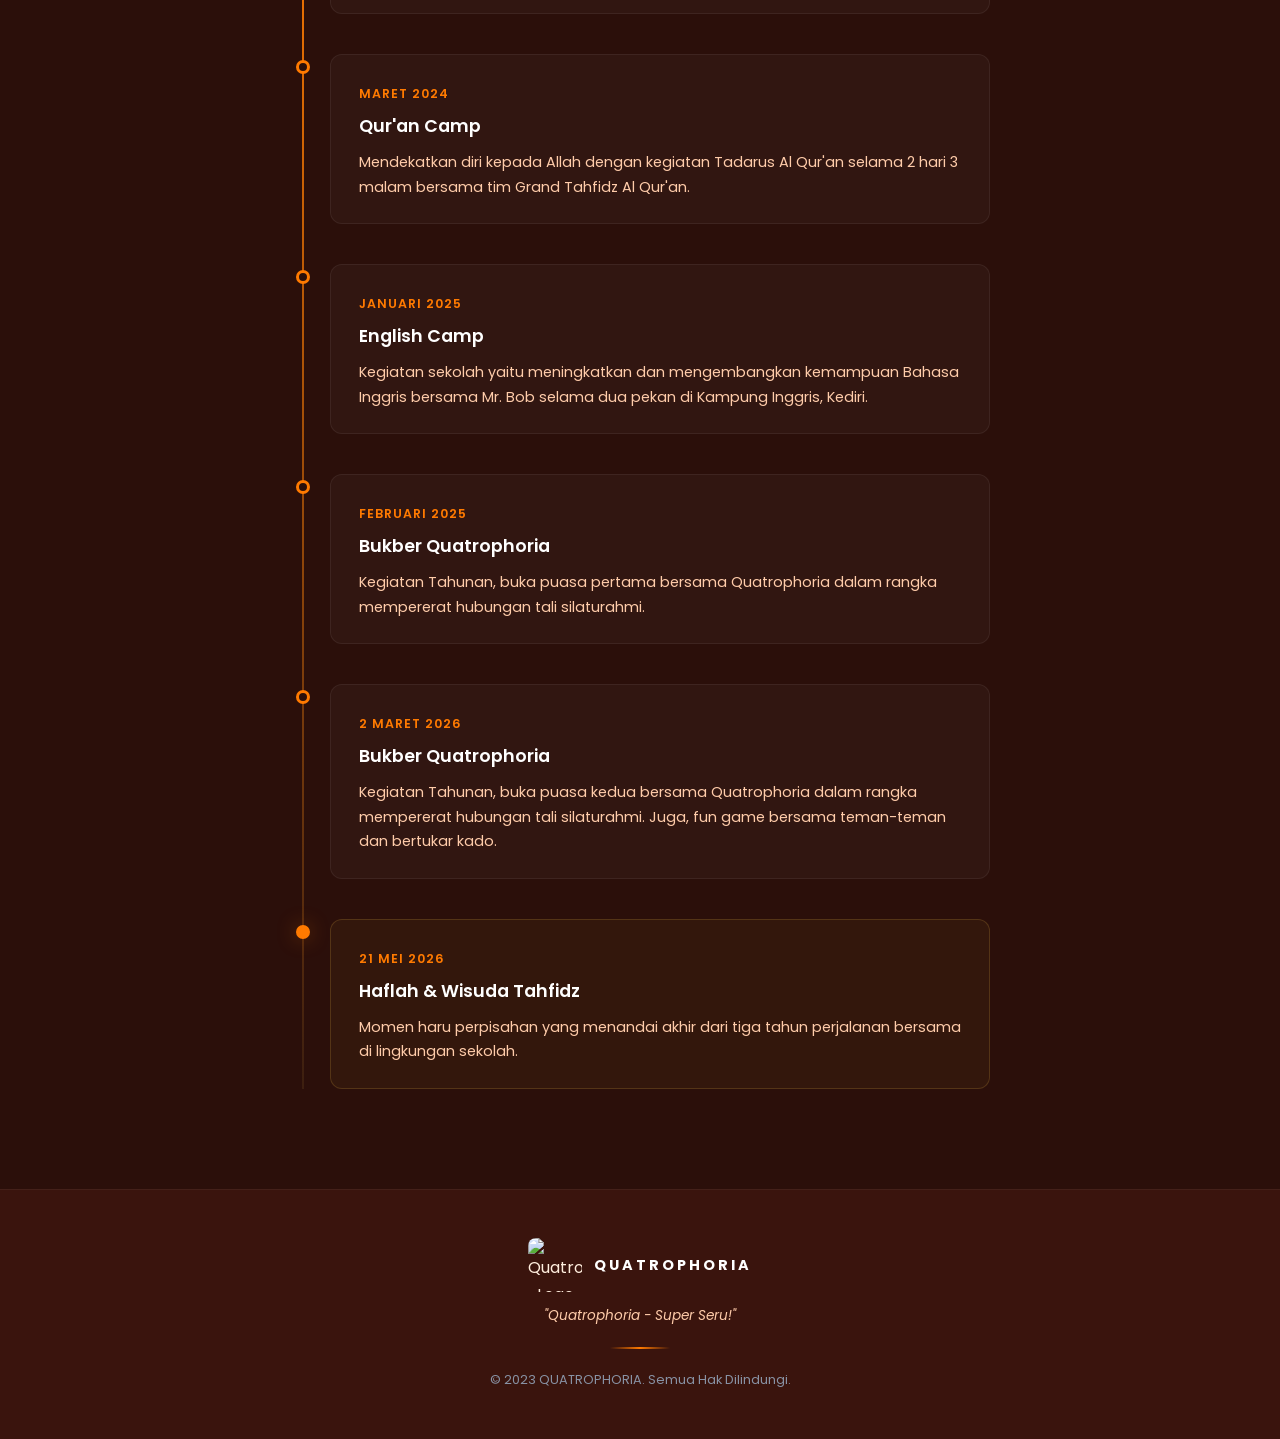
==== commit 4bca5736: "update event" ====
--- a/index.html
+++ b/index.html
@@ -216,7 +216,7 @@
     <section id="event" class="section event">
         <div class="container">
             <div class="section-header animate-on-scroll">
-                <span class="section-tag">Jadwal Acara</span>
+                <span class="section-tag">Event & Reuni</span>
                 <h2 class="section-title">Jadwal <span class="text-accent">Acara</span></h2>
                 <p class="section-subtitle">Momen untuk kembali bertemu dan berbagi cerita</p>
             </div>
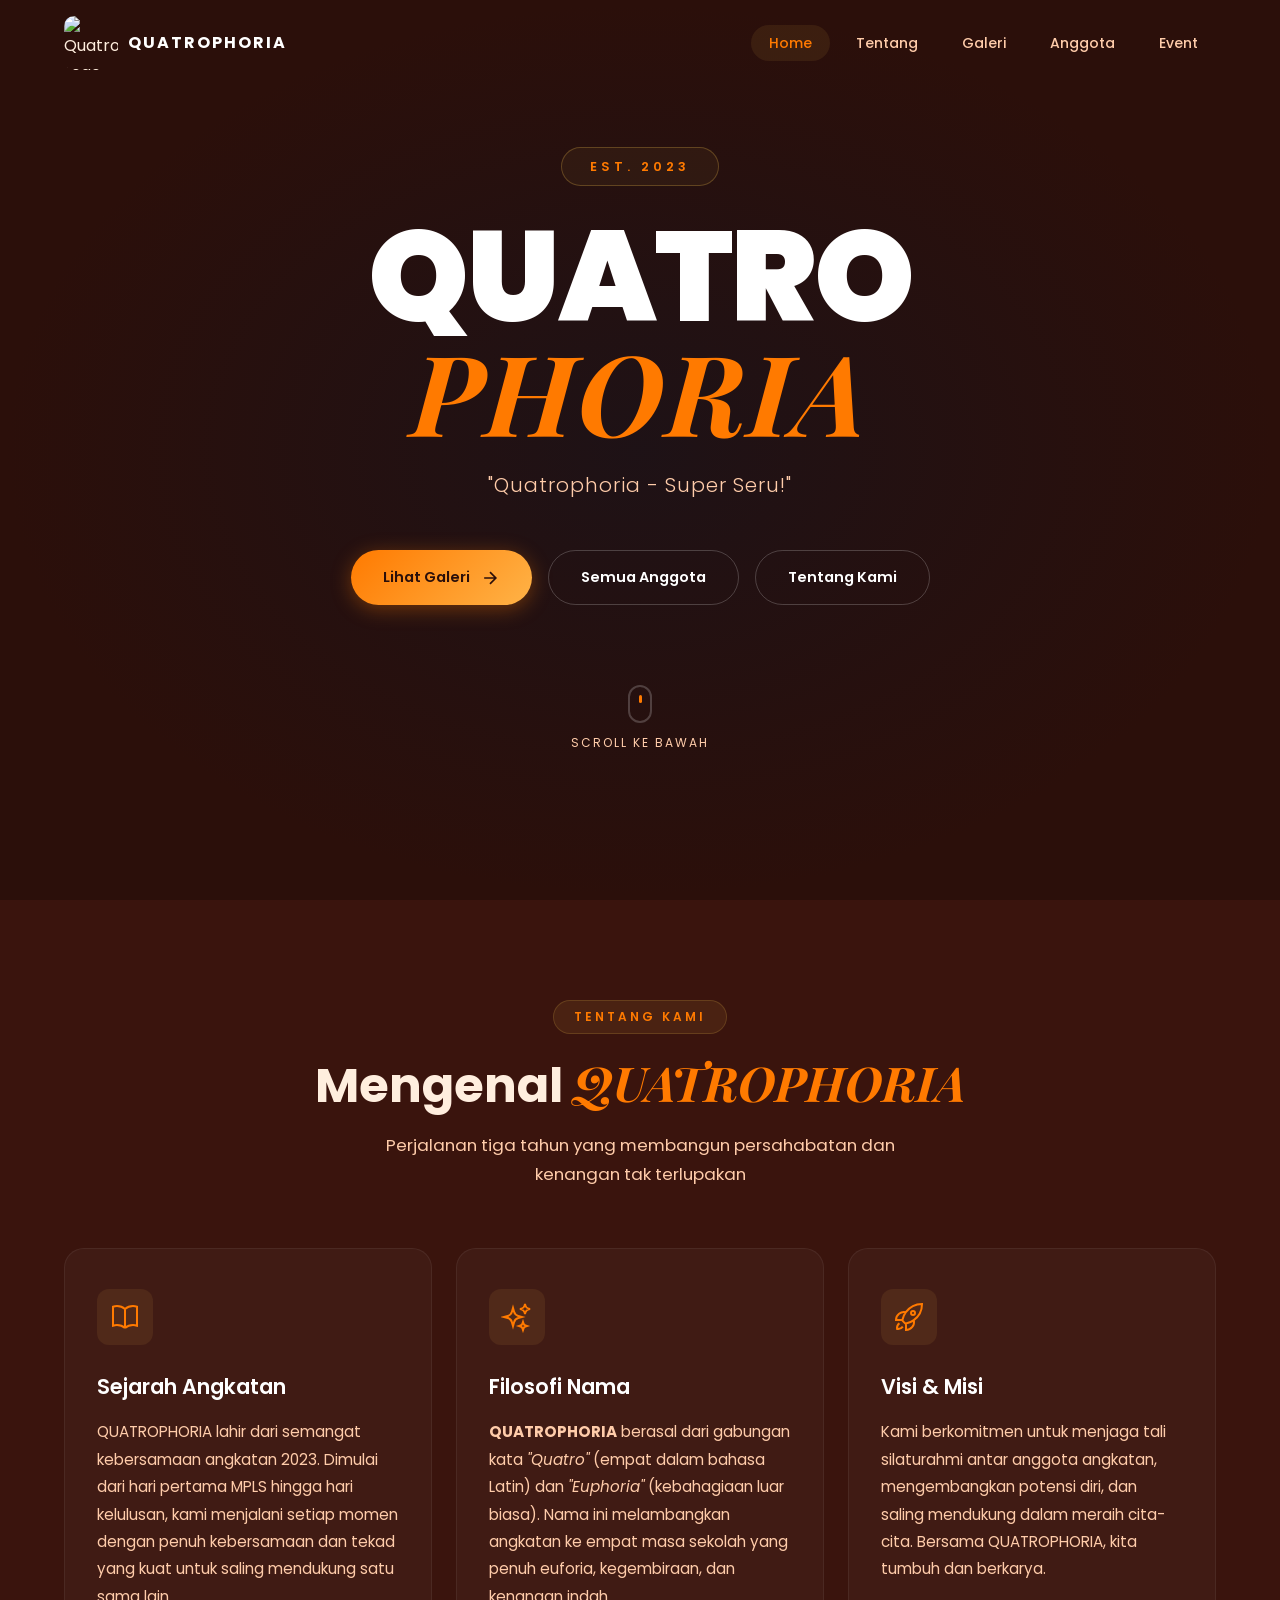
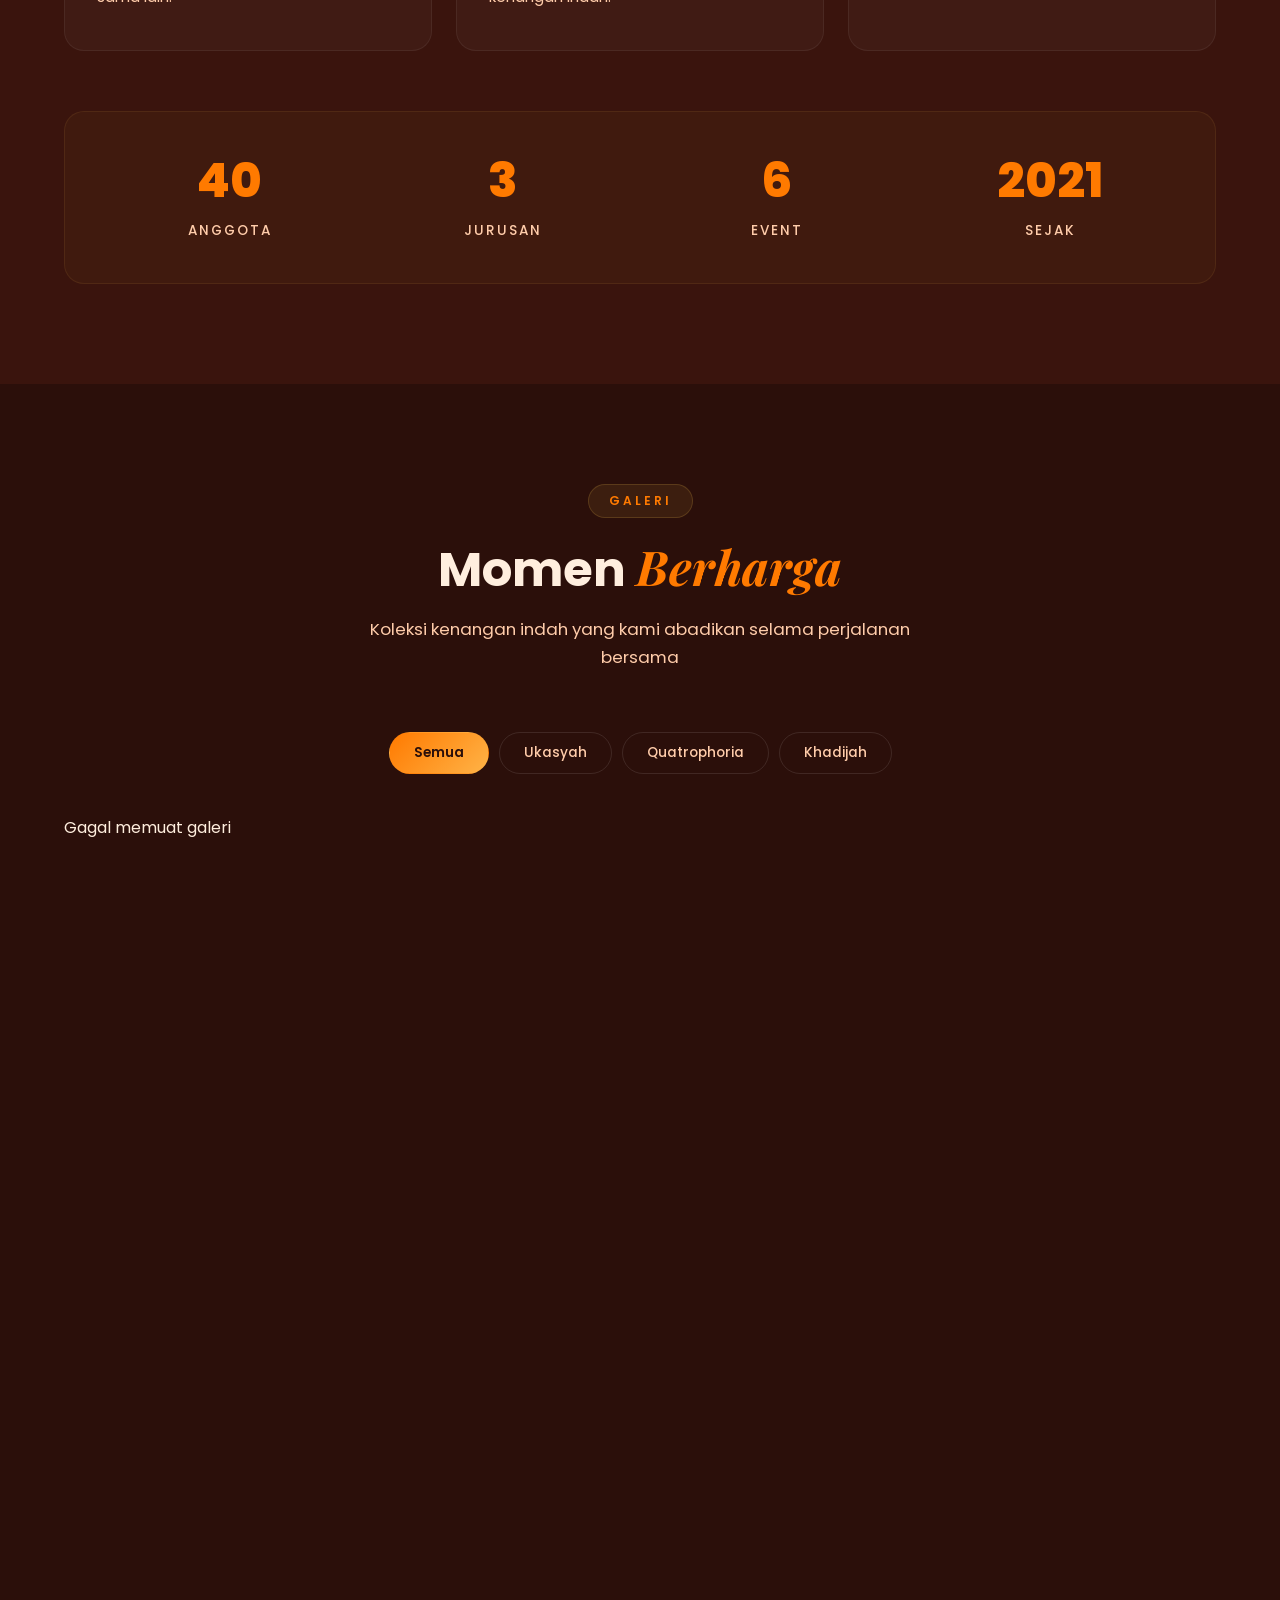
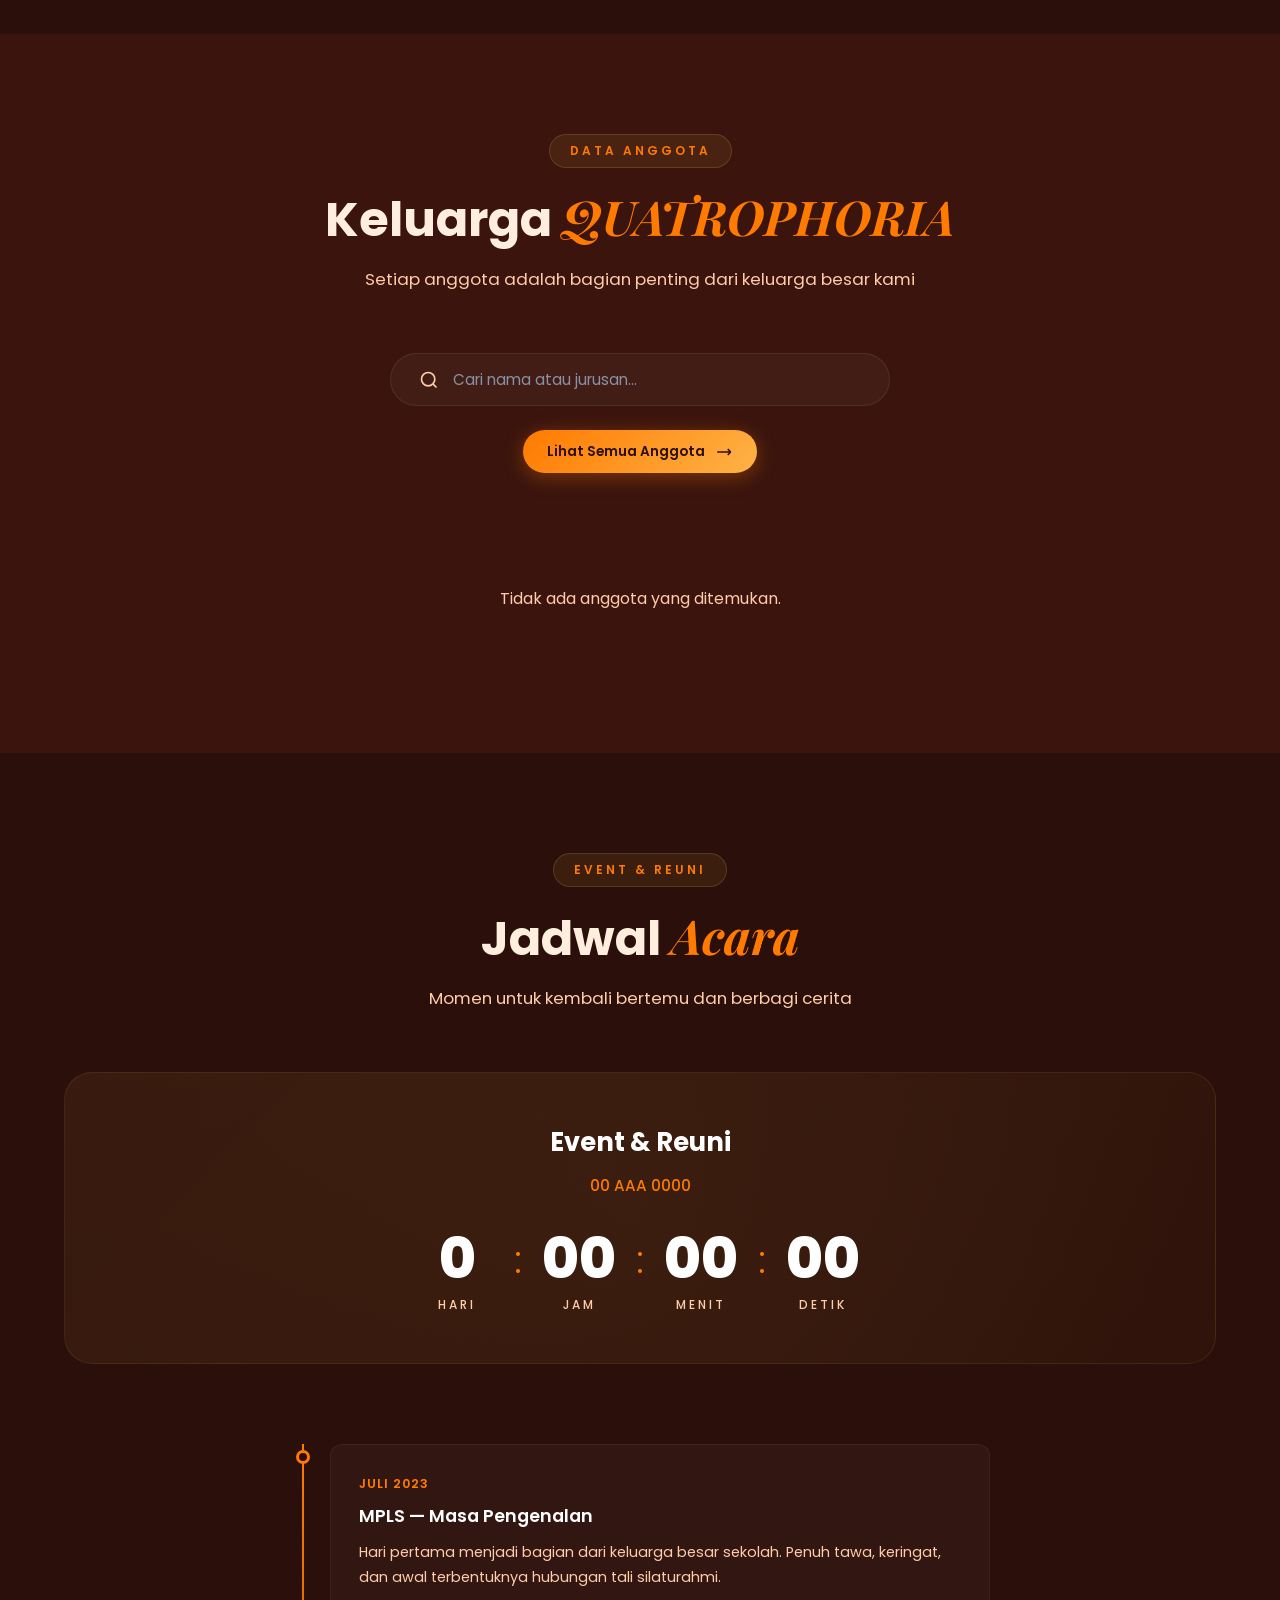
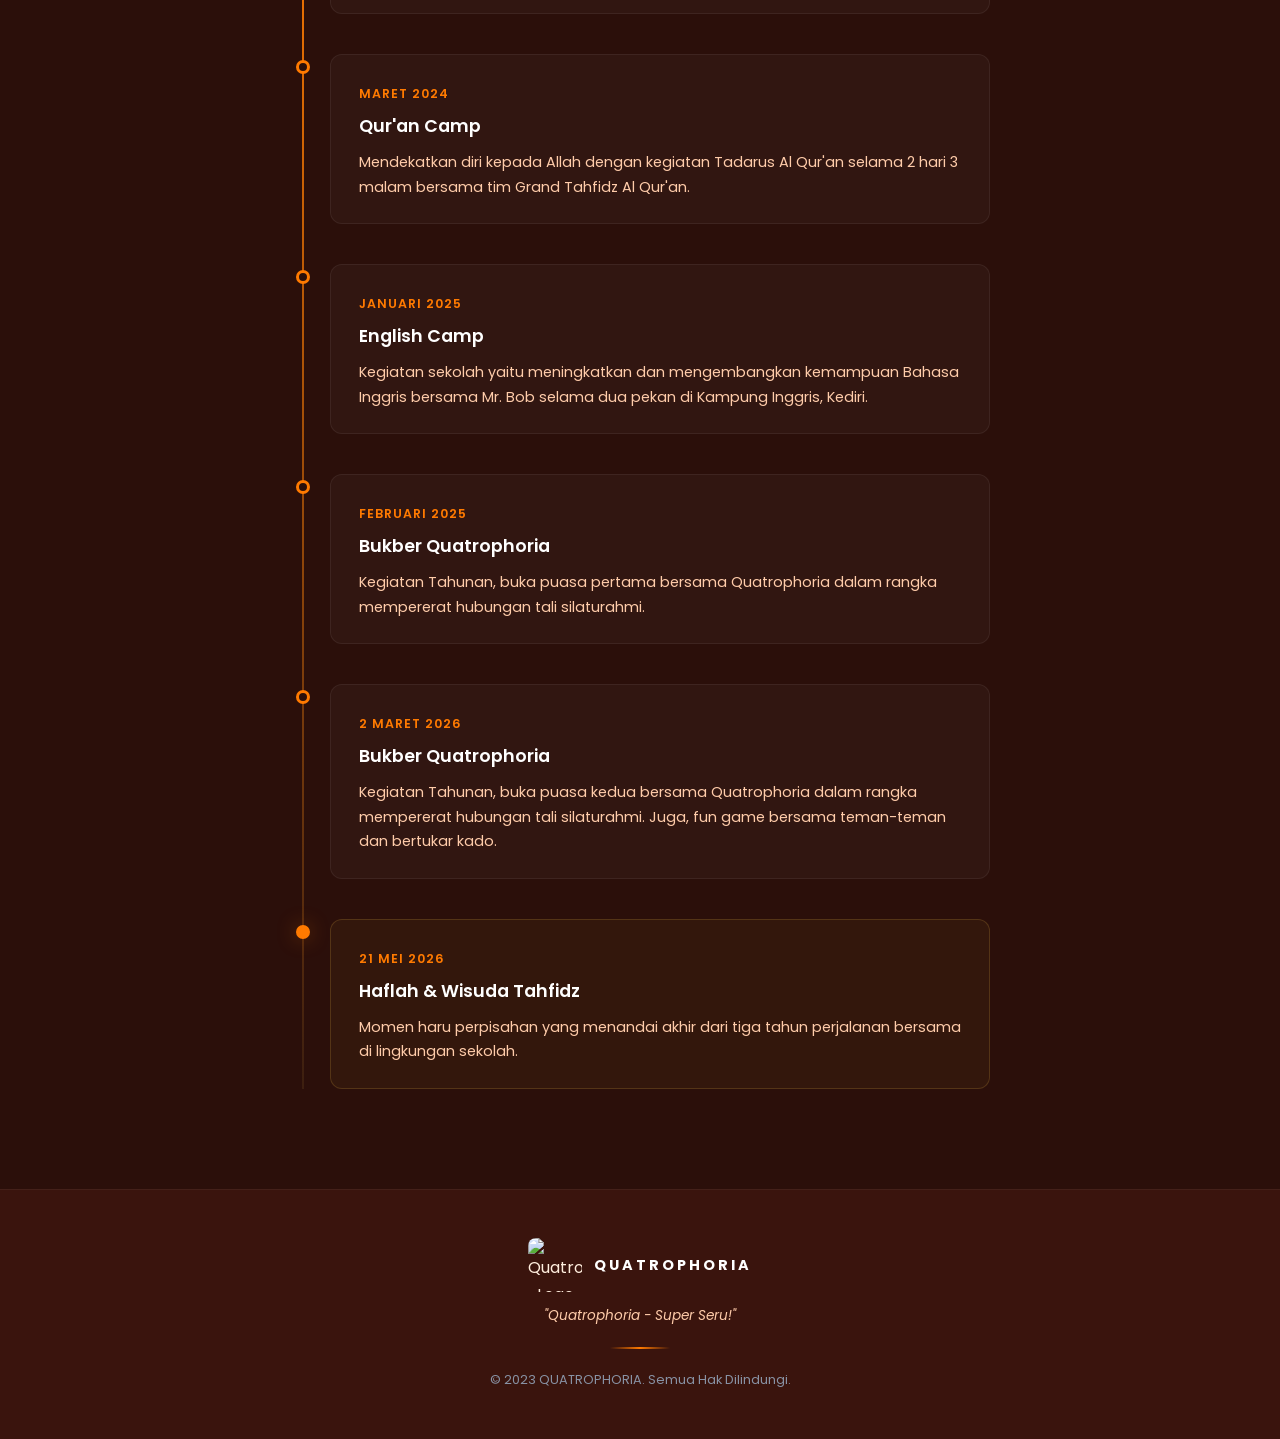
==== commit acd72707: "update icon" ====
--- a/index.html
+++ b/index.html
@@ -12,6 +12,8 @@
         href="https://fonts.googleapis.com/css2?family=Poppins:wght@300;400;500;600;700;800;900&family=Playfair+Display:ital,wght@0,700;1,700&display=swap"
         rel="stylesheet">
     <link rel="stylesheet" href="./css/style.css?=v2">
+    <link rel="icon" type="image/png" href="https://drive.google.com/thumbnail?id=1sFWus6RyGcG6wTHuTiCwCtSND3wlVfTt&sz=w200">
+
 </head>
 
 <body>
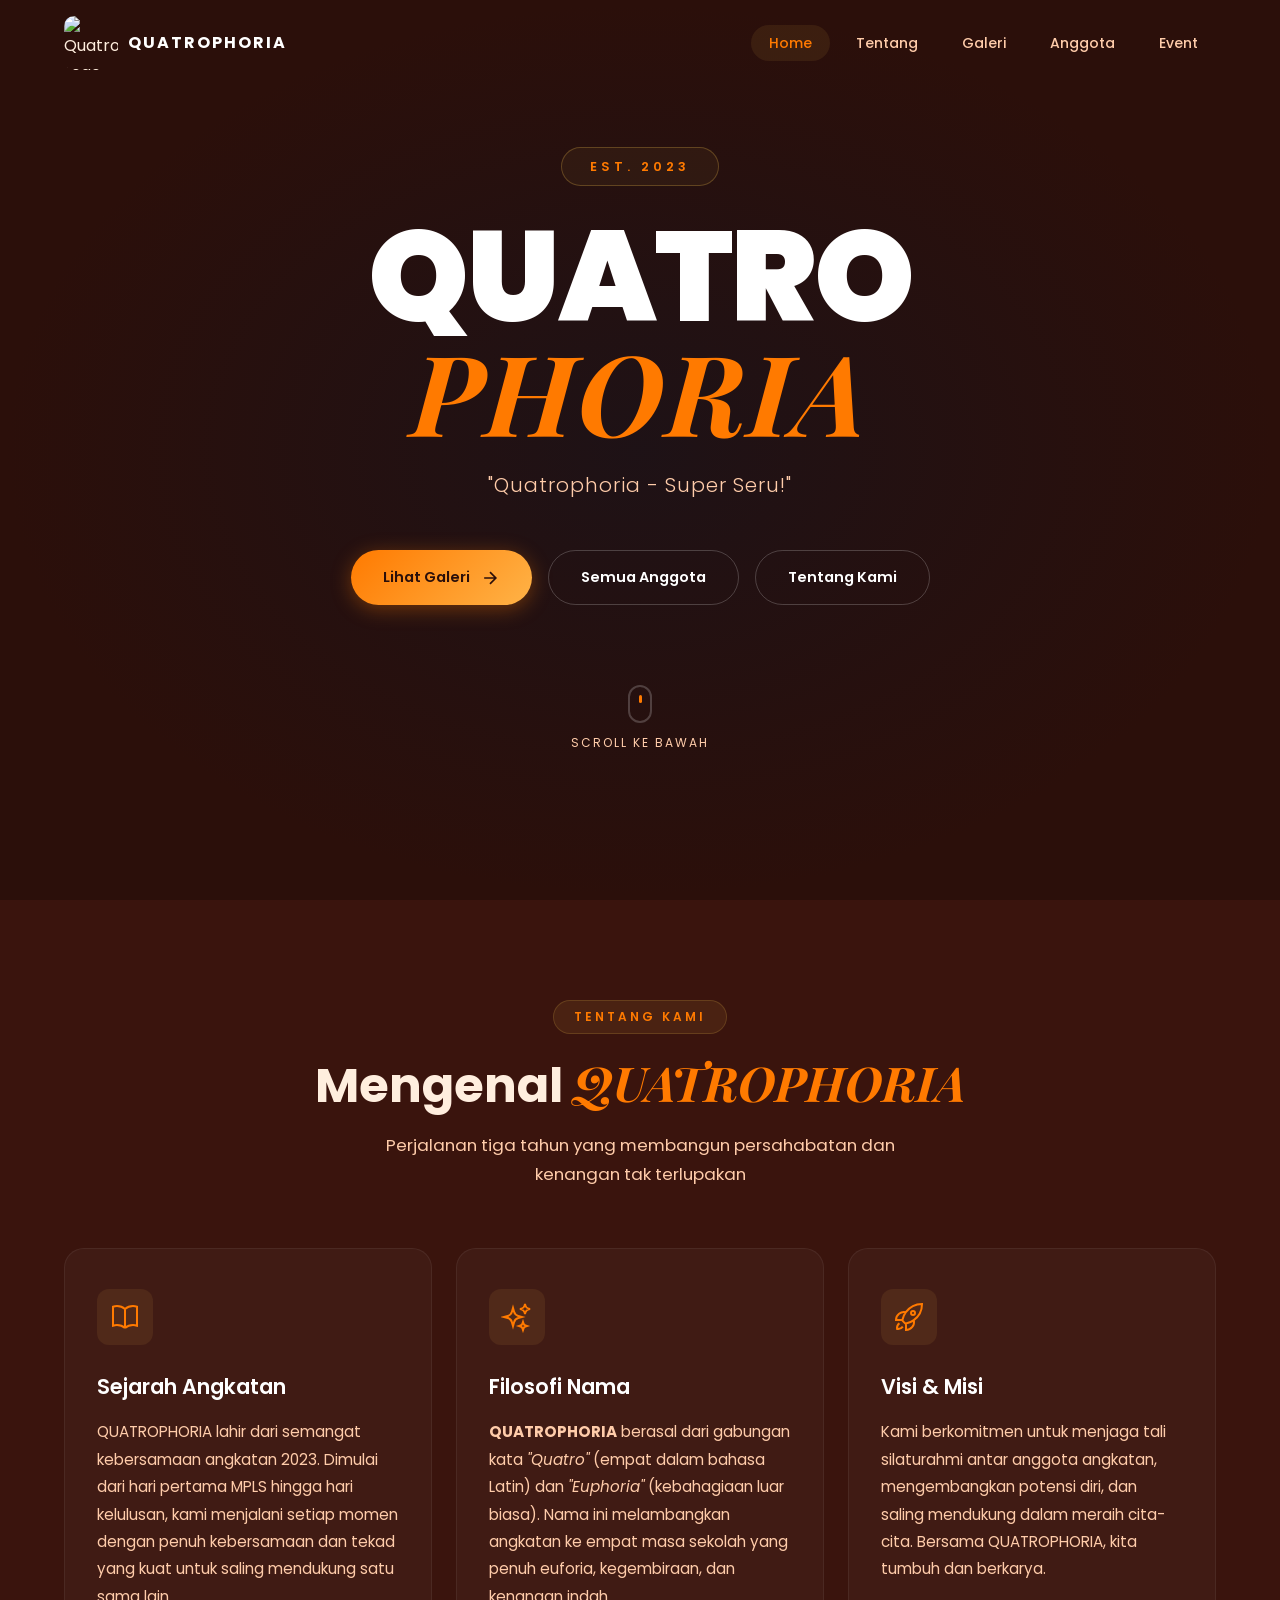
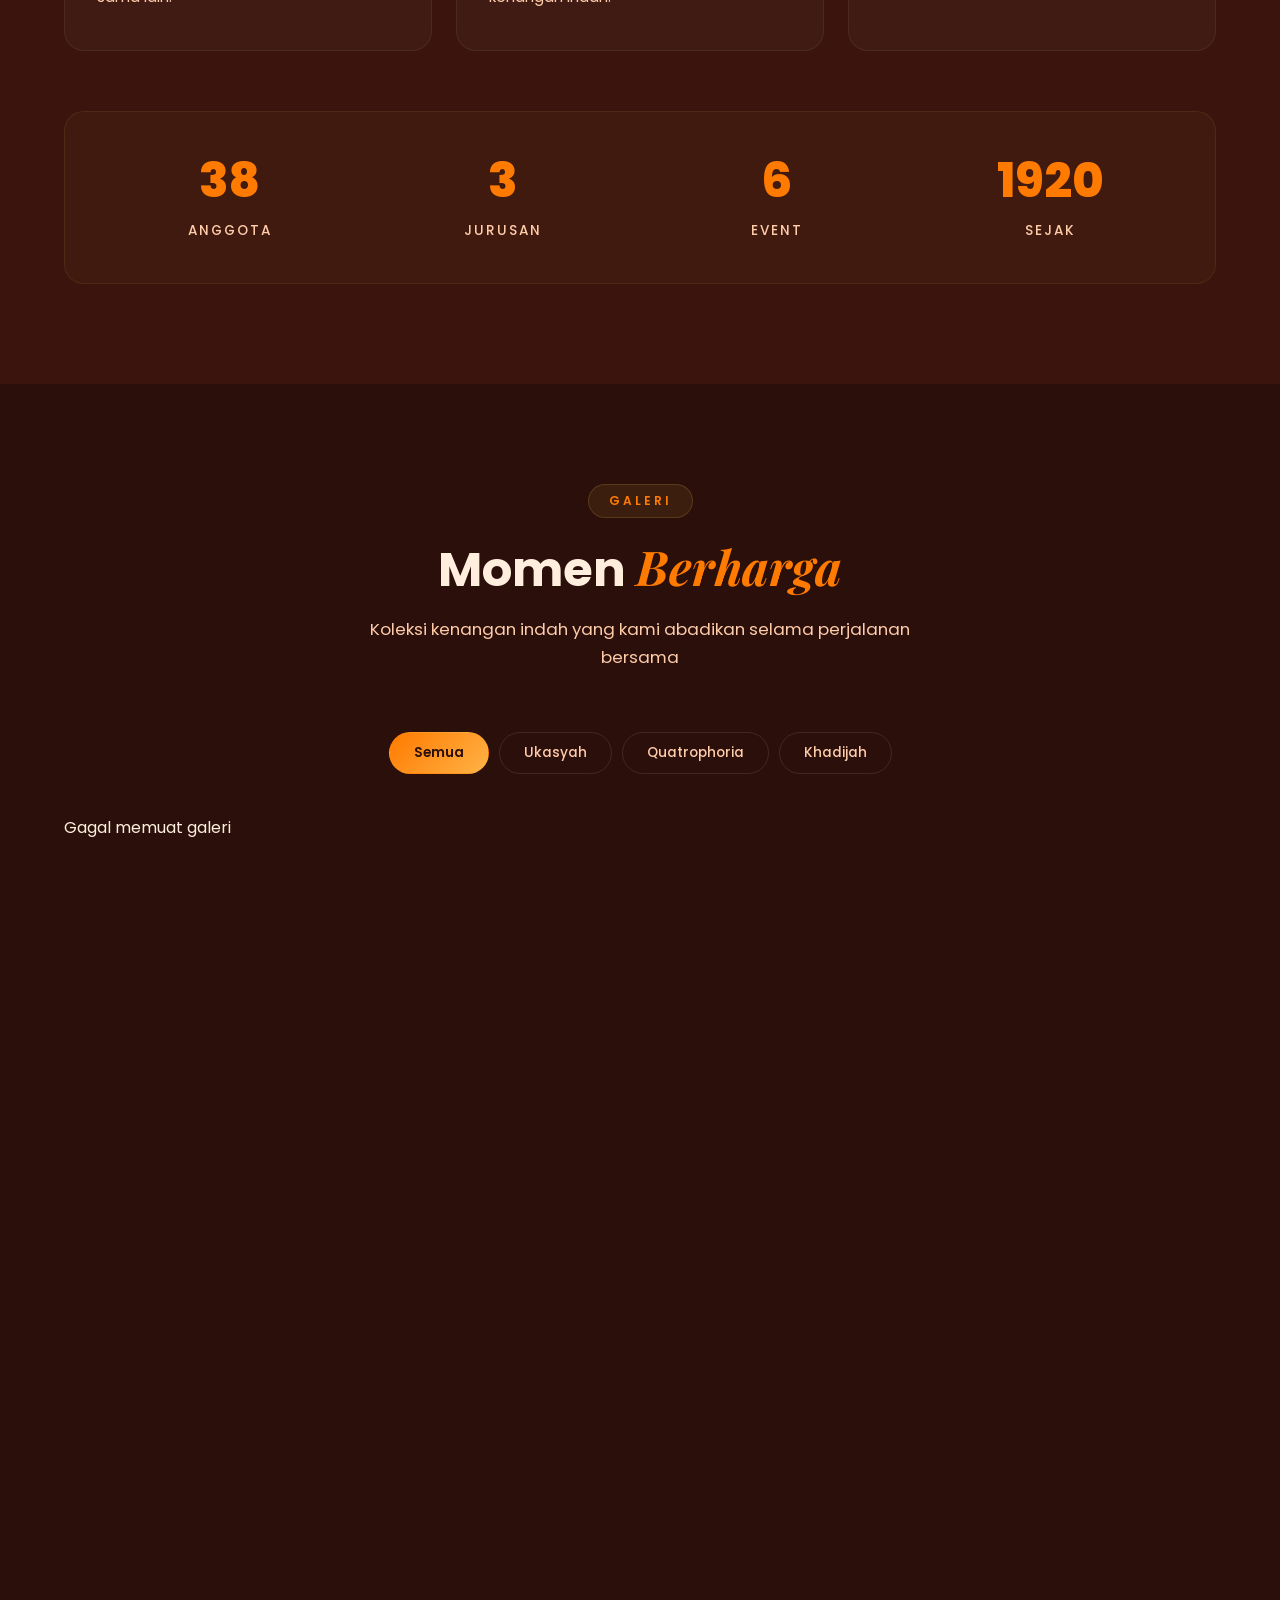
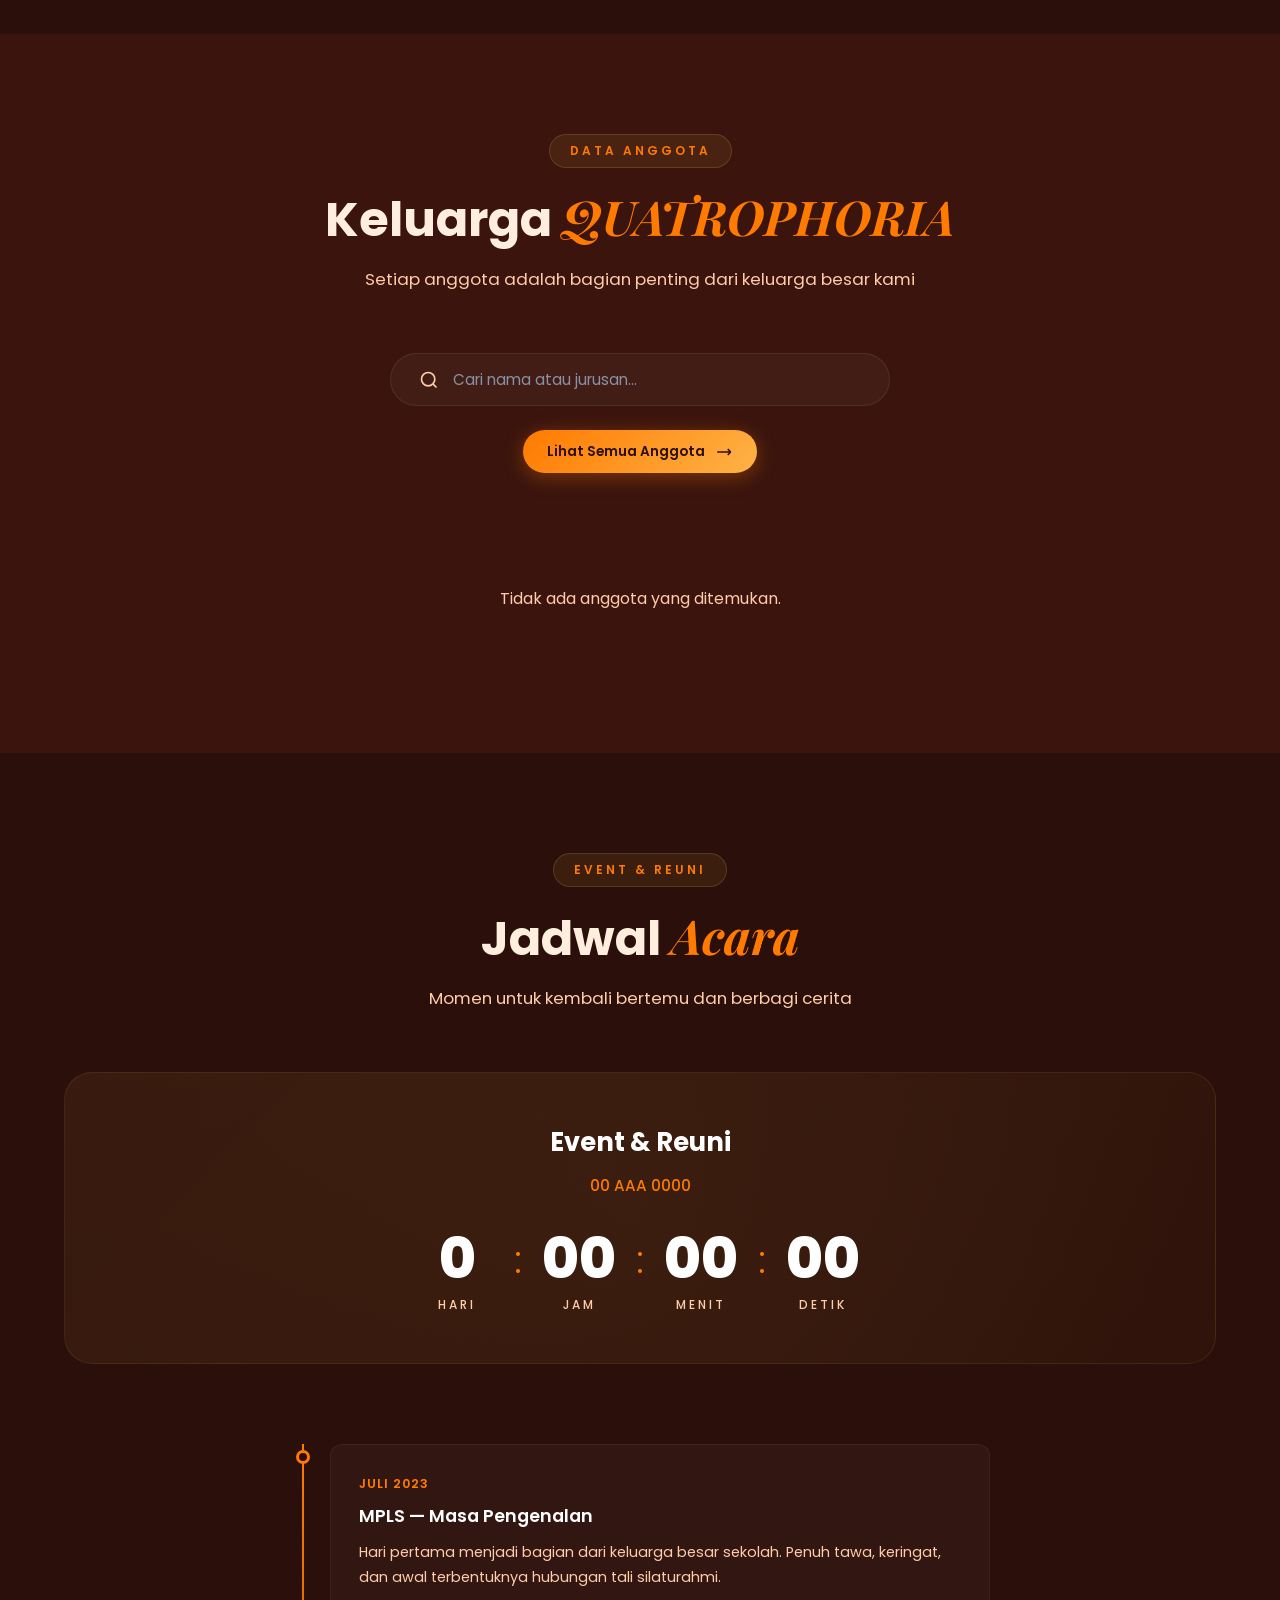
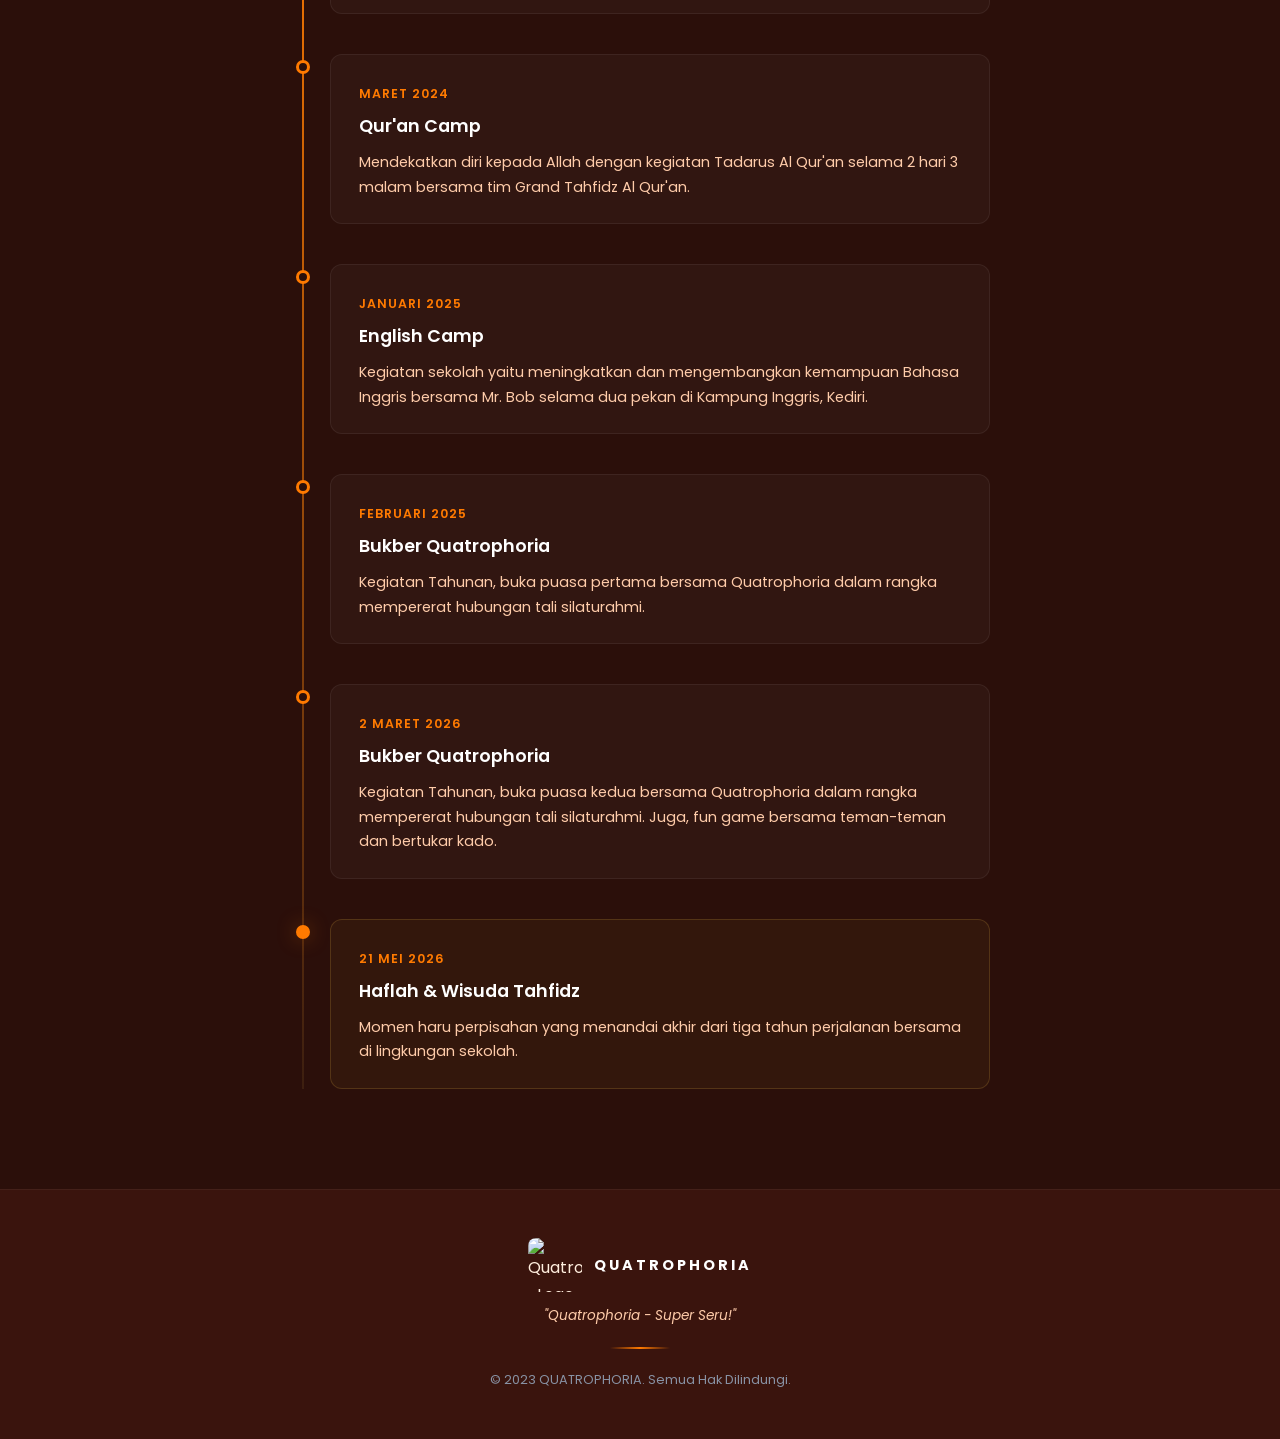
==== commit 01ad205c: "update icon" ====
--- a/index.html
+++ b/index.html
@@ -12,7 +12,7 @@
         href="https://fonts.googleapis.com/css2?family=Poppins:wght@300;400;500;600;700;800;900&family=Playfair+Display:ital,wght@0,700;1,700&display=swap"
         rel="stylesheet">
     <link rel="stylesheet" href="./css/style.css?=v2">
-    <link rel="icon" type="image/png" href="https://drive.google.com/thumbnail?id=1sFWus6RyGcG6wTHuTiCwCtSND3wlVfTt&sz=w200">
+    <link rel="icon" type="image/x-icon" href="https://drive.google.com/thumbnail?id=1sFWus6RyGcG6wTHuTiCwCtSND3wlVfTt&sz=w200">
 
 </head>
 
